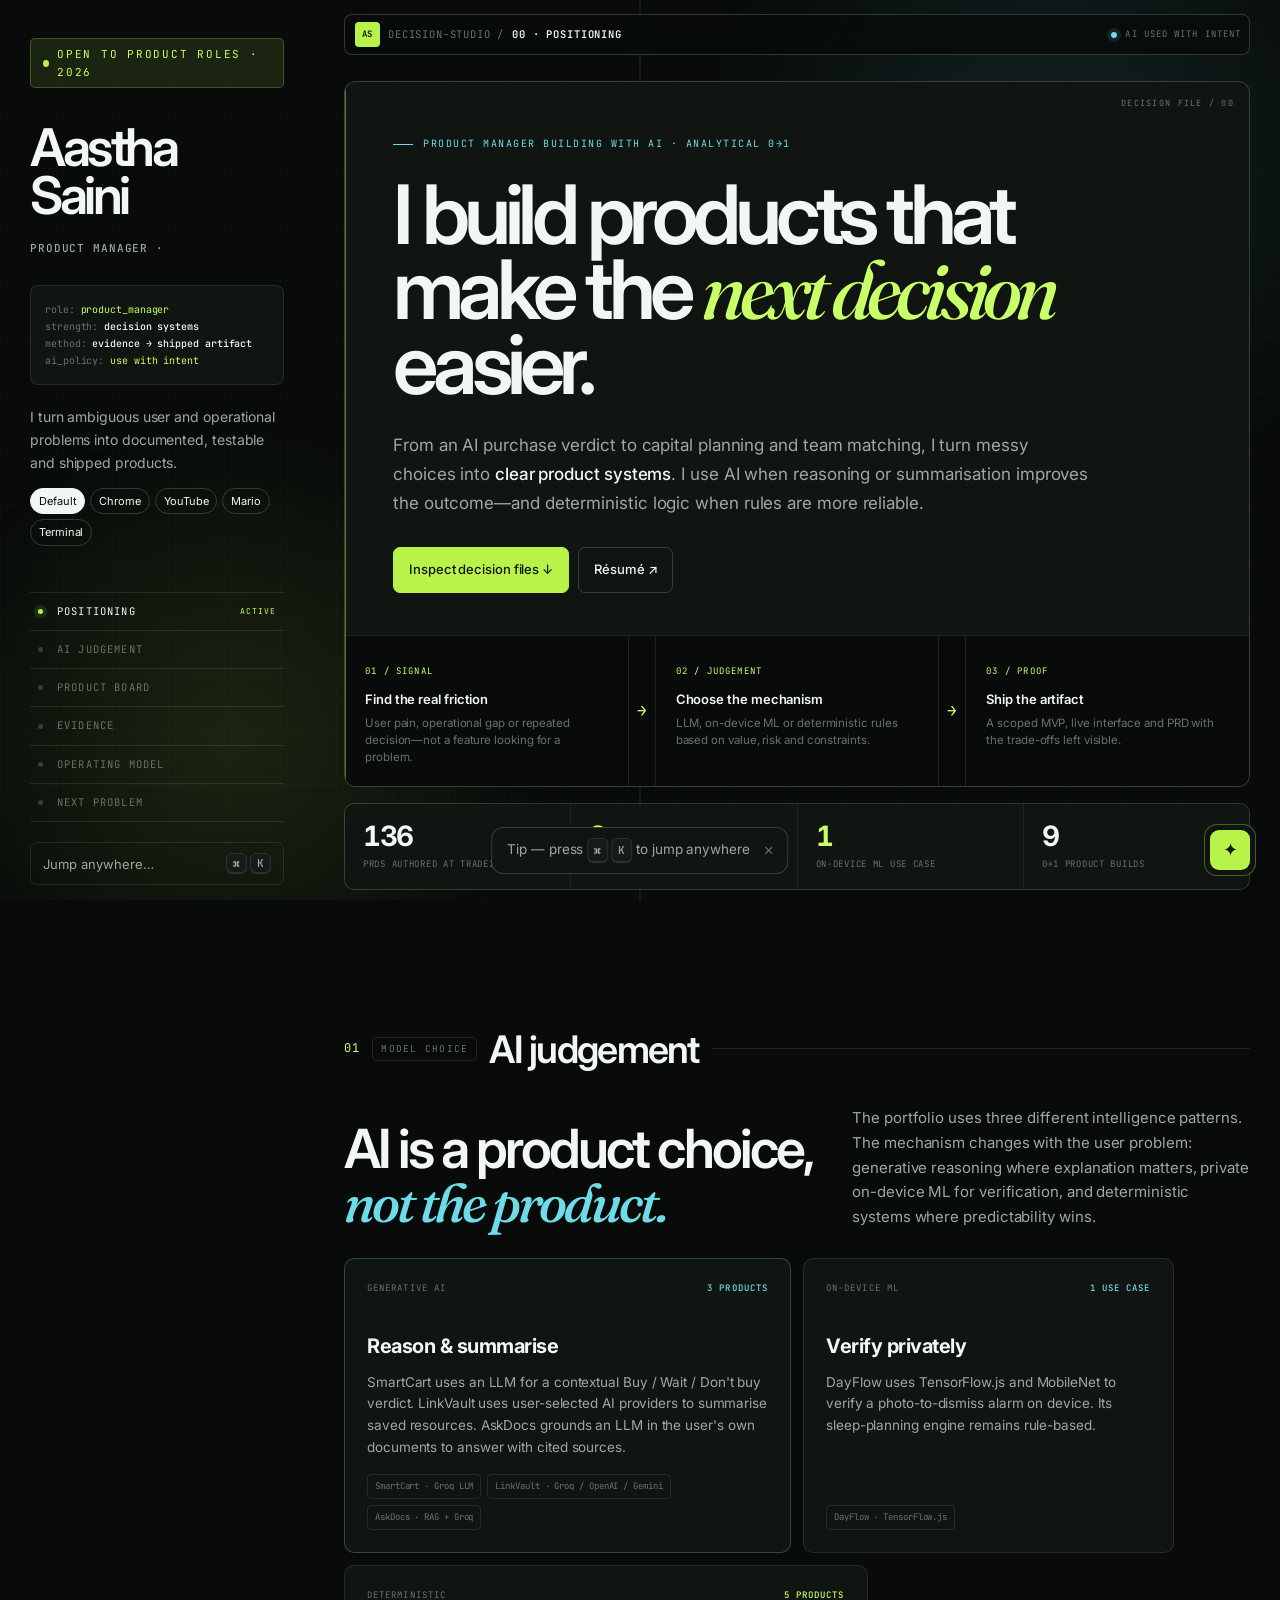
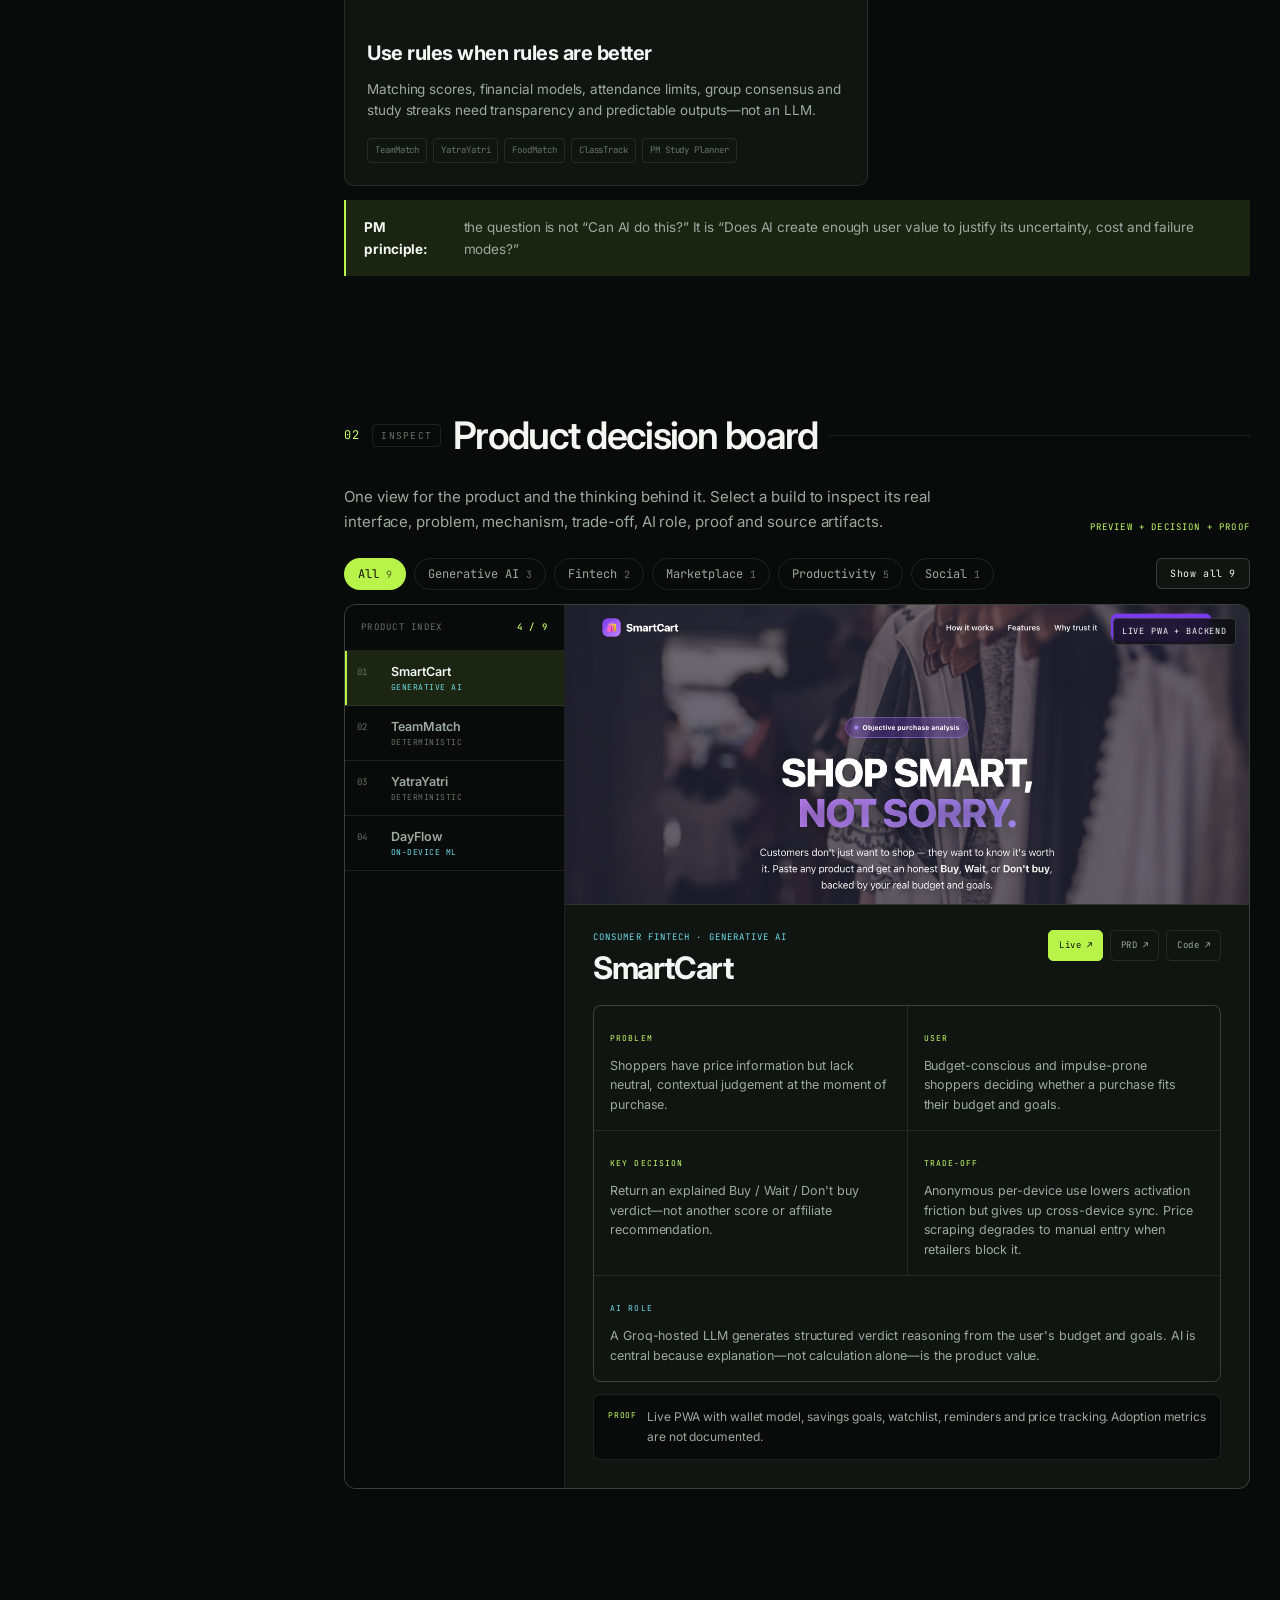
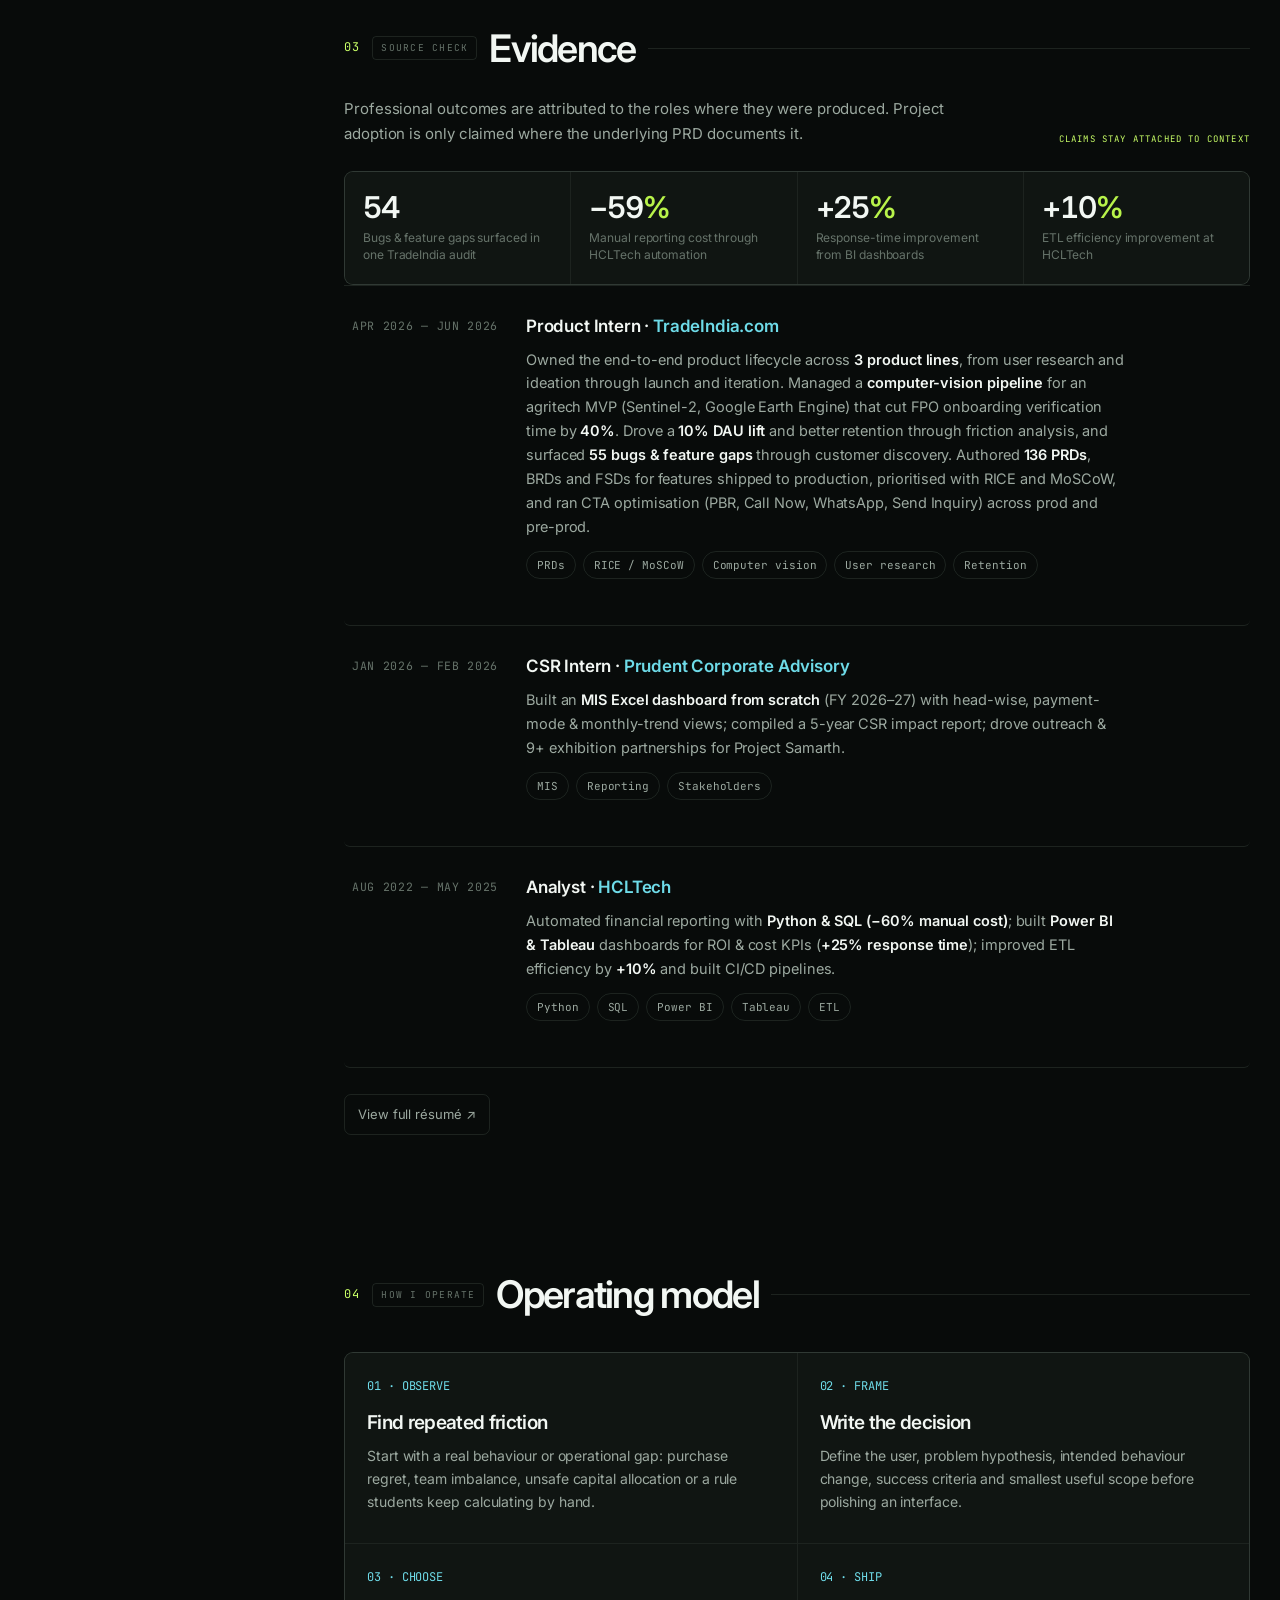
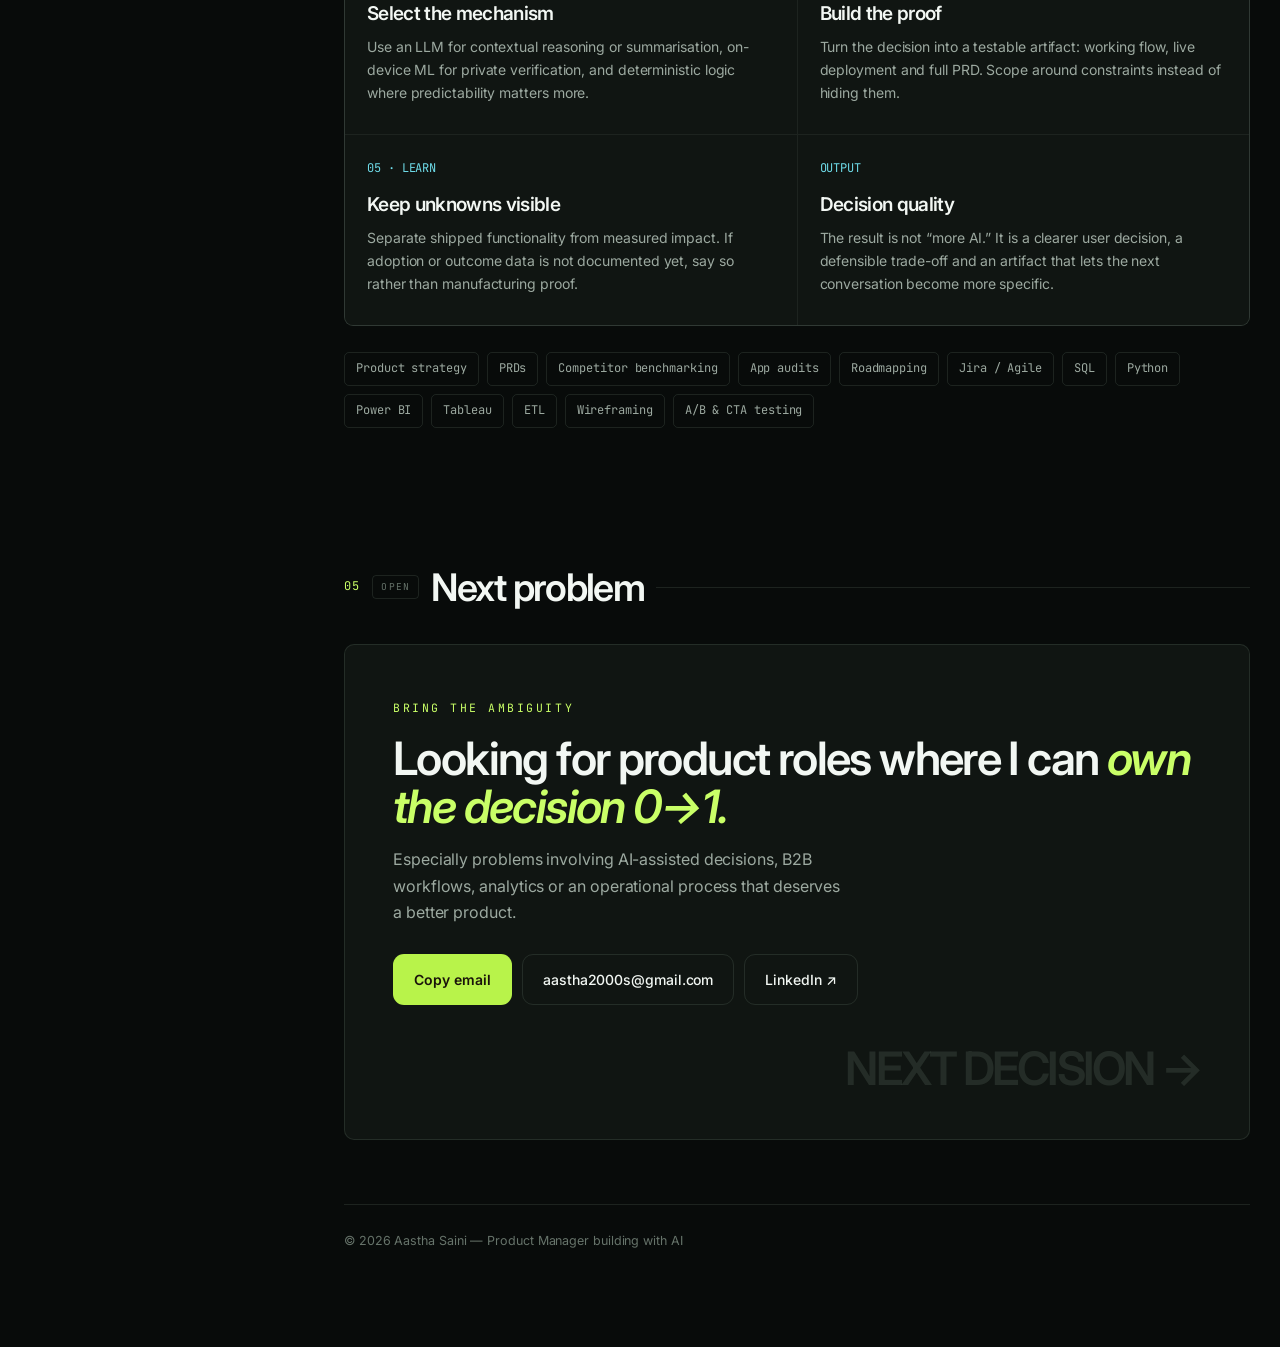
==== index.html @ 3dfda57a "Set YouTube watch-page title to "Product Manager building with AI" Co-authored-by: Copilot <22355621" ====
<!DOCTYPE html>
<html lang="en" data-theme="dark">
<head>
<meta charset="UTF-8" />
<meta name="viewport" content="width=device-width, initial-scale=1.0" />
<meta name="color-scheme" content="dark light" />
<title>Aastha Saini — Product Manager Building with AI</title>
<meta name="description" content="Aastha Saini is an analytical 0→1 product manager building, B2B workflows and useful tools. Nine products shipped; 136 PRDs authored." />
<meta name="author" content="Aastha Saini" />

<!-- Open Graph -->
<meta property="og:type" content="website" />
<meta property="og:title" content="Aastha Saini — Product Manager Building with AI" />
<meta property="og:description" content="AI when reasoning adds value. Deterministic when rules are better. Nine shipped product builds and 136 PRDs." />
<meta property="og:url" content="https://aastha381.github.io/portfolio" />
<meta property="og:image" content="https://aastha381.github.io/portfolio/assets/og.png" />
<meta property="og:image:width" content="1200" />
<meta property="og:image:height" content="630" />
<meta name="twitter:card" content="summary_large_image" />
<meta name="twitter:title" content="Aastha Saini — Product Manager Building with AI" />
<meta name="twitter:description" content="AI when reasoning adds value. Deterministic when rules are better. Nine shipped product builds and 136 PRDs." />
<meta name="twitter:image" content="https://aastha381.github.io/portfolio/assets/og.png" />

<link rel="preconnect" href="https://fonts.googleapis.com" />
<link rel="preconnect" href="https://fonts.gstatic.com" crossorigin />
<link href="https://fonts.googleapis.com/css2?family=Fraunces:opsz,wght@9..144,400;9..144,500;9..144,600;9..144,700&family=Inter:wght@400;450;500;600&family=JetBrains+Mono:wght@400;500&family=Press+Start+2P&display=swap" rel="stylesheet" />

<style>
  :root{
    --bg:#080b0a;
    --surface:#101512;
    --surface-2:#151c18;
    --ink:#f2f7f3;
    --muted:#9ca9a0;
    --faint:#66736a;
    --line:rgba(215,255,226,.10);
    --line-strong:rgba(215,255,226,.19);
    --accent:#b8f34a;
    --accent-soft:rgba(184,243,74,.11);
    --accent-ink:#c9ff67;
    --signal:#6edbe8;
    --signal-soft:rgba(110,219,232,.11);
    --sel:rgba(184,243,74,.22);
    --shadow:0 24px 60px -30px rgba(0,0,0,.7);
    --maxw:1180px;
    --ease:cubic-bezier(.2,.7,.2,1);
  }
  [data-theme="light"]{
    --bg:#eef2eb;
    --surface:#fbfdf8;
    --surface-2:#e4eadf;
    --ink:#101510;
    --muted:#4f5d52;
    --faint:#748078;
    --line:rgba(16,21,16,.11);
    --line-strong:rgba(16,21,16,.20);
    --accent:#5f8d0e;
    --accent-soft:rgba(95,141,14,.11);
    --accent-ink:#3f6500;
    --signal:#007f8c;
    --signal-soft:rgba(0,127,140,.09);
    --sel:rgba(95,141,14,.18);
    --shadow:0 24px 50px -30px rgba(40,30,10,.28);
  }

  *{box-sizing:border-box;margin:0;padding:0;}
  html{scroll-behavior:smooth;}
  @media (prefers-reduced-motion:reduce){html{scroll-behavior:auto;}}
  body{
    font-family:'Inter',-apple-system,BlinkMacSystemFont,'Segoe UI',sans-serif;
    background:var(--bg);color:var(--ink);
    line-height:1.65;-webkit-font-smoothing:antialiased;text-rendering:optimizeLegibility;
    overflow-x:hidden;transition:background .4s var(--ease),color .4s var(--ease);
  }
  ::selection{background:var(--sel);color:var(--ink);}
  a{color:inherit;text-decoration:none;}

  /* Grain / vignette backdrop */
  .backdrop{position:fixed;inset:0;z-index:-2;pointer-events:none;
    background:
      radial-gradient(120% 80% at 15% 0%, rgba(224,164,88,.06), transparent 55%),
      radial-gradient(90% 90% at 100% 100%, rgba(224,164,88,.04), transparent 60%);}
  .canvas-grid{position:fixed;inset:0 0 0 38%;z-index:-1;pointer-events:none;opacity:.28;
    background-image:linear-gradient(var(--line) 1px,transparent 1px),linear-gradient(90deg,var(--line) 1px,transparent 1px);
    background-size:44px 44px;
    -webkit-mask-image:linear-gradient(to bottom,transparent 0,#000 12%,#000 88%,transparent 100%);
    mask-image:linear-gradient(to bottom,transparent 0,#000 12%,#000 88%,transparent 100%);}
  @media(max-width:960px){.canvas-grid{inset:0;opacity:.16;}}
  .spot{position:fixed;width:520px;height:520px;border-radius:50%;z-index:-1;pointer-events:none;
    background:radial-gradient(circle, var(--accent-soft), transparent 65%);
    transform:translate(-50%,-50%);opacity:0;transition:opacity .5s ease;filter:blur(20px);}

  .mono{font-family:'JetBrains Mono',ui-monospace,SFMono-Regular,Menlo,monospace;}
  .serif{font-family:'Fraunces',Georgia,serif;}
  .sr-only{position:absolute;width:1px;height:1px;padding:0;margin:-1px;overflow:hidden;clip:rect(0,0,0,0);white-space:nowrap;border:0;}
  .label{font-family:'JetBrains Mono',monospace;font-size:11.5px;letter-spacing:.22em;text-transform:uppercase;color:var(--accent-ink);}
  .num{font-variant-numeric:tabular-nums;}

  /* ---------- Shell ---------- */
  .shell{max-width:var(--maxw);margin:0 auto;padding:0 28px;
    display:grid;grid-template-columns:minmax(300px,4fr) 6fr;gap:56px;}
  @media(max-width:960px){.shell{grid-template-columns:1fr;gap:0;padding:0 22px;}}

  /* ---------- Left rail ---------- */
  aside{position:sticky;top:0;height:100vh;display:flex;flex-direction:column;overflow-y:auto;
    padding:72px 0 40px;}
  aside::after{content:"";position:absolute;right:-28px;top:56px;bottom:40px;width:1px;background:linear-gradient(transparent,var(--line-strong) 12%,var(--line-strong) 88%,transparent);}
  @media(max-width:960px){aside{position:static;height:auto;padding:72px 0 24px;}}
  @media(max-width:960px){aside::after{display:none;}}

  .avail{display:inline-flex;align-items:center;gap:8px;font-family:'JetBrains Mono',monospace;
    font-size:11px;letter-spacing:.16em;text-transform:uppercase;color:var(--muted);
    border:1px solid var(--line);border-radius:999px;padding:6px 12px;margin-bottom:28px;width:fit-content;}
  .avail .dot{width:7px;height:7px;border-radius:50%;background:#5ec27a;box-shadow:0 0 0 0 rgba(94,194,122,.5);animation:pulse 2.4s infinite;}
  @keyframes pulse{0%{box-shadow:0 0 0 0 rgba(94,194,122,.45);}70%{box-shadow:0 0 0 8px rgba(94,194,122,0);}100%{box-shadow:0 0 0 0 rgba(94,194,122,0);}}

  .name{font-family:'Fraunces',serif;font-weight:600;font-size:clamp(40px,6vw,58px);line-height:.98;letter-spacing:-.02em;}
  .role{font-size:17px;font-weight:500;margin-top:14px;}
  .role b{color:var(--accent-ink);font-weight:600;}
  .rail-lead{color:var(--muted);font-size:15px;margin-top:16px;max-width:340px;}

  /* Section nav */
  nav.rail-nav{margin-top:40px;display:flex;flex-direction:column;gap:2px;}
  @media(max-width:960px){nav.rail-nav{display:none;}}
  nav.rail-nav a{display:flex;align-items:center;gap:14px;padding:8px 0;color:var(--faint);
    font-family:'JetBrains Mono',monospace;font-size:12px;letter-spacing:.14em;text-transform:uppercase;
    transition:color .25s var(--ease);}
  nav.rail-nav a .bar{width:26px;height:1.5px;background:var(--line-strong);transition:all .25s var(--ease);}
  nav.rail-nav a:hover{color:var(--ink);} nav.rail-nav a:hover .bar{background:var(--muted);width:34px;}
  nav.rail-nav a.active{color:var(--ink);} nav.rail-nav a.active .bar{background:var(--accent);width:48px;}

  .socials{margin-top:auto;display:flex;gap:6px;align-items:center;padding-top:28px;flex-wrap:wrap;}
  @media(max-width:960px){.socials{margin-top:32px;}}
  .icbtn{display:inline-flex;align-items:center;gap:8px;font-size:13px;color:var(--muted);
    padding:9px 13px;border:1px solid var(--line);border-radius:10px;transition:all .22s var(--ease);}
  .icbtn:hover{color:var(--ink);border-color:var(--line-strong);transform:translateY(-1px);}
  .icbtn.solid{background:var(--ink);color:var(--bg);border-color:transparent;}
  .icbtn.solid:hover{background:var(--accent);color:#1a130a;}

  .theme{margin-left:auto;width:38px;height:38px;border-radius:10px;border:1px solid var(--line);
    background:transparent;color:var(--muted);cursor:pointer;display:grid;place-items:center;transition:all .22s var(--ease);}
  .theme:hover{color:var(--ink);border-color:var(--line-strong);}
  @media(max-width:960px){.theme{margin-left:0;}}

  /* ---------- Right content ---------- */
  main{padding:16px 0 96px;min-width:0;position:relative;}
  @media(max-width:960px){main{padding:8px 0 72px;}}
  section{margin-bottom:112px;scroll-margin-top:72px;}
  section:last-child{margin-bottom:0;}
  .workspace-bar{position:sticky;top:14px;z-index:70;display:flex;align-items:center;justify-content:space-between;gap:14px;
    margin-bottom:52px;padding:8px 9px 8px 12px;border:1px solid var(--line-strong);border-radius:12px;
    background:color-mix(in srgb,var(--surface) 84%,transparent);backdrop-filter:blur(14px);-webkit-backdrop-filter:blur(14px);box-shadow:var(--shadow);transition:top .3s var(--ease);}
  [data-spec="on"] .workspace-bar{top:76px;}
  .ws-file{min-width:0;display:flex;align-items:center;gap:8px;font-family:'JetBrains Mono',monospace;font-size:10.5px;letter-spacing:.08em;text-transform:uppercase;color:var(--faint);}
  .ws-mark{width:25px;height:25px;border-radius:7px;background:var(--ink);color:var(--bg);display:grid;place-items:center;font-size:9px;font-weight:600;flex:none;}
  .ws-file b{color:var(--accent-ink);font-weight:600;white-space:nowrap;overflow:hidden;text-overflow:ellipsis;}
  .ws-lens{display:flex;align-items:center;gap:3px;padding:3px;border:1px solid var(--line);border-radius:9px;background:var(--bg);flex:none;}
  .ws-lens>span{font-family:'JetBrains Mono',monospace;font-size:9px;letter-spacing:.12em;color:var(--faint);padding:0 6px;}
  .ws-lens button{border:0;background:transparent;color:var(--faint);font-family:inherit;font-size:11px;font-weight:500;padding:5px 9px;border-radius:6px;cursor:pointer;transition:all .2s var(--ease);}
  .ws-lens button:hover{color:var(--ink);}
  .ws-lens button.active{background:var(--surface-2);color:var(--ink);box-shadow:inset 0 0 0 1px var(--line);}
  @media(max-width:650px){.workspace-bar{top:8px;margin-bottom:38px}.ws-file .ws-root,.ws-lens>span{display:none}.ws-lens button{padding:5px 7px;font-size:10px;}}

  .sec-head{display:flex;align-items:center;gap:12px;margin-bottom:34px;}
  .sec-head .idx{font-family:'JetBrains Mono',monospace;font-size:12px;color:var(--accent-ink);letter-spacing:.1em;}
  .sec-head .phase{font-family:'JetBrains Mono',monospace;font-size:9.5px;letter-spacing:.13em;color:var(--faint);border:1px solid var(--line);border-radius:999px;padding:3px 8px;transition:all .25s var(--ease);}
  section.current .sec-head .phase{color:#1a130a;background:var(--accent);border-color:transparent;}
  .sec-head h2{font-family:'Fraunces',serif;font-weight:600;font-size:clamp(24px,3.4vw,32px);letter-spacing:-.01em;}
  .sec-head .rule{flex:1;height:1px;background:var(--line);align-self:center;}

  /* About */
  .prose p{color:var(--muted);font-size:16.5px;margin-bottom:18px;max-width:640px;}
  .prose p b{color:var(--ink);font-weight:600;}
  .prose a.link{color:var(--ink);border-bottom:1px solid var(--accent);transition:color .2s;}
  .prose a.link:hover{color:var(--accent-ink);}

  .evidence-label{display:flex;align-items:center;justify-content:space-between;gap:12px;margin:30px 2px 10px;
    font-family:'JetBrains Mono',monospace;font-size:9.5px;letter-spacing:.13em;text-transform:uppercase;color:var(--faint);}
  .evidence-label span:first-child{color:var(--accent-ink);}

  .stats{display:grid;grid-template-columns:repeat(4,1fr);gap:1px;margin-top:0;
    background:var(--line);border:1px solid var(--line);border-radius:14px;overflow:hidden;}
  @media(max-width:620px){.stats{grid-template-columns:1fr 1fr;}}
  .stat{background:var(--bg);padding:20px 18px;}
  .stat .n{font-family:'Fraunces',serif;font-weight:600;font-size:30px;line-height:1;letter-spacing:-.02em;}
  .stat .n .u{color:var(--accent);}
  .stat .t{color:var(--faint);font-size:12px;margin-top:8px;line-height:1.4;}

  /* Selected work — feature cards */
  .feature{display:grid;grid-template-columns:1fr 1fr;gap:0;border:1px solid var(--line);
    border-radius:18px;overflow:hidden;background:var(--surface);margin-bottom:22px;
    transition:border-color .3s var(--ease),transform .3s var(--ease);}
  .feature:hover{border-color:var(--line-strong);}
  @media(max-width:720px){.feature{grid-template-columns:1fr;}}
  .feature .media{position:relative;overflow:hidden;min-height:260px;background:var(--surface-2);border-right:1px solid var(--line);}
  @media(max-width:720px){.feature .media{border-right:none;border-bottom:1px solid var(--line);min-height:210px;}}
  .feature .media img{position:absolute;inset:0;width:100%;height:100%;object-fit:cover;object-position:top center;
    transition:transform .7s var(--ease);}
  .feature:hover .media img{transform:scale(1.04);}
  .feature .body{padding:30px 30px 26px;display:flex;flex-direction:column;}
  .feature .kicker{display:flex;align-items:center;gap:10px;margin-bottom:12px;}
  .feature .kicker .dom{font-family:'JetBrains Mono',monospace;font-size:11px;letter-spacing:.12em;text-transform:uppercase;color:var(--accent-ink);}
  .feature h3{font-family:'Fraunces',serif;font-weight:600;font-size:25px;letter-spacing:-.01em;}
  .feature .blurb{color:var(--muted);font-size:15px;margin:10px 0 16px;flex:1;}
  .feature .metric{font-size:13.5px;color:var(--ink);margin-bottom:16px;}
  .feature .metric b{font-family:'Fraunces',serif;color:var(--accent-ink);font-weight:600;}
  .tags{display:flex;flex-wrap:wrap;gap:7px;margin-bottom:20px;}
  .tag{font-family:'JetBrains Mono',monospace;font-size:11px;color:var(--muted);
    border:1px solid var(--line);border-radius:999px;padding:4px 10px;}
  .acts{display:flex;gap:8px;flex-wrap:wrap;}
  .acts a{font-size:13px;font-weight:500;padding:8px 14px;border-radius:9px;border:1px solid var(--line);
    color:var(--muted);transition:all .2s var(--ease);}
  .acts a:hover{color:var(--ink);border-color:var(--line-strong);}
  .acts a.primary{background:var(--accent);color:#1a130a;border-color:transparent;font-weight:600;}
  .acts a.primary:hover{filter:brightness(1.08);}

  /* Project gallery + filters */
  .work-intro{color:var(--muted);font-size:15.5px;margin:-14px 0 20px;}
  .work-intro span{color:var(--faint);}
  .filters{display:flex;flex-wrap:wrap;gap:8px;margin-bottom:26px;}
  .chip{font-family:'JetBrains Mono',monospace;font-size:12px;color:var(--muted);background:transparent;
    border:1px solid var(--line);border-radius:999px;padding:7px 13px;cursor:pointer;
    display:inline-flex;align-items:center;gap:7px;transition:all .2s var(--ease);font-family:inherit;}
  .chip{font-family:'JetBrains Mono',monospace;}
  .chip:hover{color:var(--ink);border-color:var(--line-strong);}
  .chip.active{color:#1a130a;background:var(--accent);border-color:transparent;}
  .chip .c-n{font-size:10px;opacity:.65;}

  .gallery{display:grid;grid-template-columns:1fr 1fr;gap:18px;}
  @media(max-width:720px){.gallery{grid-template-columns:1fr;}}
  .card{display:flex;flex-direction:column;position:relative;background:var(--surface);border:1px solid var(--line);
    border-radius:16px;overflow:hidden;box-shadow:0 1px 0 rgba(255,255,255,.03);transition:border-color .3s var(--ease),transform .3s var(--ease),box-shadow .3s var(--ease);}
  .card::before{content:"";position:absolute;inset:0 0 auto;height:2px;z-index:5;background:var(--accent);transform:scaleX(0);transform-origin:left;transition:transform .35s var(--ease);}
  .card::after{content:"#" attr(data-index) " · " attr(data-state);position:absolute;right:10px;top:10px;z-index:4;
    font-family:'JetBrains Mono',monospace;font-size:9px;letter-spacing:.09em;color:#fff;background:rgba(13,12,11,.72);backdrop-filter:blur(8px);padding:4px 8px;border:1px solid rgba(255,255,255,.13);border-radius:6px;}
  .card:hover{border-color:var(--line-strong);transform:translateY(-4px);box-shadow:0 18px 38px -28px rgba(0,0,0,.55);}
  .card:hover::before{transform:scaleX(1);}
  .card.feat{border-color:var(--line-strong);}
  .card.hide{display:none;}
  .card.pop{animation:cardIn .4s var(--ease) both;}
  @keyframes cardIn{from{opacity:0;transform:translateY(10px) scale(.98);}to{opacity:1;transform:none;}}
  .card-media{position:relative;display:block;aspect-ratio:16/10;overflow:hidden;background:var(--surface-2);border-bottom:1px solid var(--line);}
  .card-media img{width:100%;height:100%;object-fit:cover;object-position:top center;transition:transform .6s var(--ease);}
  .card:hover .card-media img{transform:scale(1.04);}
  .feat-badge{position:absolute;top:10px;left:10px;z-index:2;font-family:'JetBrains Mono',monospace;font-size:10px;letter-spacing:.1em;text-transform:uppercase;
    background:var(--accent);color:#1a130a;padding:3px 8px;border-radius:6px;font-weight:600;}
  .card-media.fallback{display:grid;place-items:center;
    background:linear-gradient(135deg,var(--surface-2),var(--surface)),repeating-linear-gradient(45deg,transparent 0 13px,rgba(224,164,88,.05) 13px 14px);}
  .card-media.fallback .fb{display:flex;flex-direction:column;align-items:center;gap:12px;text-align:center;padding:16px;}
  .card-media.fallback .fb-mark{font-family:'Fraunces',serif;font-size:38px;font-weight:600;color:var(--accent-ink);
    width:80px;height:80px;border-radius:20px;border:1px solid var(--line-strong);display:grid;place-items:center;background:var(--surface);}
  .card-media.fallback .fb-note{font-family:'JetBrains Mono',monospace;font-size:10.5px;letter-spacing:.08em;text-transform:uppercase;color:var(--faint);}
  .card-body{padding:18px 20px 20px;display:flex;flex-direction:column;flex:1;}
  .card-dom{font-family:'JetBrains Mono',monospace;font-size:10.5px;letter-spacing:.1em;text-transform:uppercase;color:var(--accent-ink);margin-bottom:8px;}
  .card-body h3{font-family:'Fraunces',serif;font-weight:600;font-size:22px;letter-spacing:-.01em;}
  .card-body p{color:var(--muted);font-size:14px;margin:8px 0 14px;flex:1;}
  .card-body p b{color:var(--ink);font-weight:600;}
  .card .acts{margin-top:auto;}
  .gallery-empty{grid-column:1/-1;padding:34px;text-align:center;color:var(--faint);font-family:'JetBrains Mono',monospace;font-size:13px;}
  .gallery-more{margin-top:22px;display:flex;justify-content:center;}
  .more-btn{display:inline-flex;align-items:center;gap:9px;font-family:'JetBrains Mono',monospace;font-size:12.5px;letter-spacing:.03em;
    color:var(--muted);background:transparent;border:1px solid var(--line);border-radius:999px;padding:11px 22px;cursor:pointer;transition:all .2s var(--ease);}
  .more-btn:hover{color:var(--ink);border-color:var(--line-strong);background:var(--surface);}
  .more-btn::after{content:"↓";font-size:12px;transition:transform .2s var(--ease);}
  .more-btn[aria-expanded="true"]::after{transform:rotate(180deg);}
  @media (prefers-reduced-motion:reduce){.card.pop{animation:none;} .card:hover .card-media img{transform:none;}}

  /* Product view lenses */
  .prose,.stats,.now,.card-body p,.card .tags,.acts,.xrow p,.xrow .tags{transition:opacity .3s var(--ease),filter .3s var(--ease);}
  [data-lens="evidence"] .prose,[data-lens="evidence"] .now,[data-lens="evidence"] .card-body p,[data-lens="evidence"] .card .tags{opacity:.38;}
  [data-lens="evidence"] .stat{background:var(--accent-soft);}
  [data-lens="evidence"] .stat .n,[data-lens="evidence"] .card-body b,[data-lens="evidence"] .xrow p b{color:var(--accent-ink);}
  [data-lens="artifacts"] .prose,[data-lens="artifacts"] .stats,[data-lens="artifacts"] .now,[data-lens="artifacts"] .card-body p,[data-lens="artifacts"] .card .tags,[data-lens="artifacts"] .xrow p{opacity:.3;}
  [data-lens="artifacts"] .card .acts a,[data-lens="artifacts"] #experience .icbtn{border-color:var(--accent);color:var(--accent-ink);background:var(--accent-soft);}
  @media(prefers-reduced-motion:reduce){.prose,.stats,.now,.card-body p,.card .tags,.acts,.xrow p,.xrow .tags{transition:none;}}

  /* Archive list (more projects) */
  .archive{border-top:1px solid var(--line);margin-top:8px;}
  .arow{display:grid;grid-template-columns:1.1fr 1.7fr auto;gap:20px;align-items:center;
    padding:18px 8px;border-bottom:1px solid var(--line);transition:background .25s var(--ease),padding .25s var(--ease);}
  @media(max-width:720px){.arow{grid-template-columns:1fr;gap:6px;}}
  .archive:hover .arow{opacity:.45;}
  .archive .arow:hover{opacity:1;background:var(--surface);padding-left:16px;padding-right:16px;border-radius:10px;}
  .arow .aname{font-family:'Fraunces',serif;font-size:19px;font-weight:600;display:flex;align-items:center;gap:9px;}
  .arow .aname .adom{font-family:'JetBrains Mono',monospace;font-size:10px;letter-spacing:.1em;text-transform:uppercase;color:var(--accent-ink);}
  .arow .adesc{color:var(--muted);font-size:14px;}
  .arow .alinks{display:flex;gap:14px;justify-self:end;}
  @media(max-width:720px){.arow .alinks{justify-self:start;margin-top:6px;}}
  .arow .alinks a{font-family:'JetBrains Mono',monospace;font-size:11px;letter-spacing:.06em;color:var(--faint);
    border-bottom:1px solid transparent;transition:all .2s;}
  .arow .alinks a:hover{color:var(--accent-ink);border-color:var(--accent);}

  /* Experience */
  .xp{border-top:1px solid var(--line);}
  .xrow{display:grid;grid-template-columns:150px 1fr;gap:24px;padding:26px 8px;border-bottom:1px solid var(--line);
    transition:background .25s var(--ease);border-radius:10px;}
  @media(max-width:620px){.xrow{grid-template-columns:1fr;gap:6px;}}
  .xp:hover .xrow{opacity:.5;} .xp .xrow:hover{opacity:1;background:var(--surface);padding-left:16px;padding-right:16px;}
  .xrow .when{font-family:'JetBrains Mono',monospace;font-size:11.5px;letter-spacing:.06em;color:var(--faint);padding-top:5px;}
  .xrow h3{font-size:17px;font-weight:600;letter-spacing:-.01em;}
  .xrow h3 .co{color:var(--accent-ink);}
  .xrow p{color:var(--muted);font-size:14.5px;margin:8px 0 12px;max-width:600px;}
  .xrow p b{color:var(--ink);font-weight:600;}

  /* Approach */
  .principles{display:grid;grid-template-columns:1fr 1fr;gap:1px;background:var(--line);
    border:1px solid var(--line);border-radius:14px;overflow:hidden;}
  @media(max-width:620px){.principles{grid-template-columns:1fr;}}
  .principle{background:var(--bg);padding:24px 22px;}
  .principle .pn{font-family:'JetBrains Mono',monospace;font-size:12px;color:var(--accent-ink);}
  .principle h4{font-family:'Fraunces',serif;font-size:19px;font-weight:600;margin:10px 0 6px;letter-spacing:-.01em;}
  .principle p{color:var(--muted);font-size:14px;}
  .skills{display:flex;flex-wrap:wrap;gap:8px;margin-top:26px;}
  .skill{font-family:'JetBrains Mono',monospace;font-size:12px;color:var(--muted);
    border:1px solid var(--line);border-radius:8px;padding:6px 11px;transition:all .2s var(--ease);}
  .skill:hover{color:var(--ink);border-color:var(--accent);}

  /* Contact */
  .contact-card{border:1px solid var(--line);border-radius:20px;background:var(--surface);
    padding:44px 40px;overflow:hidden;position:relative;}
  .contact-card h2{font-family:'Fraunces',serif;font-weight:600;font-size:clamp(30px,5vw,46px);letter-spacing:-.02em;line-height:1.05;}
  .contact-card h2 em{font-style:italic;color:var(--accent-ink);}
  .contact-card p{color:var(--muted);font-size:16px;margin:16px 0 28px;max-width:460px;}
  .contact-actions{display:flex;gap:10px;flex-wrap:wrap;}
  .cbtn{display:inline-flex;align-items:center;gap:9px;font-size:14px;font-weight:500;padding:13px 20px;border-radius:11px;
    border:1px solid var(--line);color:var(--ink);transition:all .22s var(--ease);cursor:pointer;background:transparent;font-family:inherit;}
  .cbtn:hover{border-color:var(--line-strong);transform:translateY(-1px);}
  .cbtn.solid{background:var(--accent);color:#1a130a;border-color:transparent;font-weight:600;}
  .cbtn.solid:hover{filter:brightness(1.08);}
  .cbtn.copied{border-color:#5ec27a;color:#5ec27a;}

  footer{border-top:1px solid var(--line);margin-top:64px;padding-top:26px;
    display:flex;justify-content:space-between;flex-wrap:wrap;gap:10px;color:var(--faint);font-size:12.5px;}
  footer .mono{font-size:11.5px;}
  footer a{color:var(--muted);border-bottom:1px solid var(--line-strong);}
  footer a:hover{color:var(--accent-ink);}

  /* Hero rotating verb + hand-drawn flourish */
  .rail-verb{font-family:'Fraunces',serif;font-size:21px;font-weight:500;margin-top:16px;color:var(--ink);
    display:inline-flex;align-items:baseline;gap:8px;}
  .rotator{position:relative;display:inline-block;height:1.32em;overflow:hidden;vertical-align:bottom;}
  .rotator .r-track{display:flex;flex-direction:column;transition:transform .55s var(--ease);}
  .rotator .r-item{height:1.32em;line-height:1.32em;color:var(--accent-ink);white-space:nowrap;}
  .flourish{display:block;height:11px;width:210px;max-width:60%;color:var(--accent);margin-top:-3px;overflow:visible;}
  .flourish path{fill:none;stroke:currentColor;stroke-width:2.4;stroke-linecap:round;stroke-dasharray:230;stroke-dashoffset:230;}
  .flourish.draw path{animation:drawFl 1s var(--ease) forwards;}
  @keyframes drawFl{to{stroke-dashoffset:0;}}

  /* Command palette */
  .cmdk-trigger{margin-top:26px;display:inline-flex;align-items:center;justify-content:space-between;gap:16px;width:100%;max-width:300px;
    padding:10px 12px;border:1px solid var(--line);border-radius:11px;background:var(--surface);color:var(--muted);
    font-size:13px;cursor:pointer;transition:all .22s var(--ease);font-family:inherit;}
  .cmdk-trigger:hover{border-color:var(--line-strong);color:var(--ink);}
  @media(max-width:960px){.cmdk-trigger{max-width:none;}}
  .mode-picker{margin:14px 0 16px;display:flex;flex-wrap:wrap;gap:5px;align-items:center;font-size:11px;}
  .mode-picker a{color:var(--ink);text-decoration:none;border:1px solid var(--line-strong);border-radius:999px;padding:3px 8px;white-space:nowrap;}
  .mode-picker a:hover{border-color:var(--ink);}
  .kbd{display:inline-flex;gap:3px;flex:none;}
  .kbd b{font-family:'JetBrains Mono',monospace;font-size:11px;background:var(--surface-2);border:1px solid var(--line);
    border-bottom-width:2px;border-radius:6px;padding:2px 6px;color:var(--muted);font-weight:500;}

  .cmdk{position:fixed;inset:0;z-index:200;display:none;align-items:flex-start;justify-content:center;padding:13vh 20px 20px;}
  .cmdk.open{display:flex;}
  .cmdk-scrim{position:absolute;inset:0;background:rgba(0,0,0,.5);backdrop-filter:blur(4px);opacity:0;transition:opacity .2s;}
  .cmdk.open .cmdk-scrim{opacity:1;}
  .cmdk-box{position:relative;width:100%;max-width:560px;background:var(--surface);border:1px solid var(--line-strong);
    border-radius:16px;box-shadow:0 40px 100px -30px rgba(0,0,0,.7);overflow:hidden;
    transform:translateY(-10px) scale(.985);opacity:0;transition:transform .2s var(--ease),opacity .2s;}
  .cmdk.open .cmdk-box{transform:none;opacity:1;}
  .cmdk-in{display:flex;align-items:center;gap:12px;padding:15px 18px;border-bottom:1px solid var(--line);}
  .cmdk-in svg{flex:none;color:var(--faint);}
  .cmdk-in input{flex:1;background:transparent;border:none;outline:none;color:var(--ink);font-family:inherit;font-size:16px;}
  .cmdk-in input::placeholder{color:var(--faint);}
  .cmdk-esc{font-family:'JetBrains Mono',monospace;font-size:10px;color:var(--faint);border:1px solid var(--line);border-radius:6px;padding:3px 6px;}
  .cmdk-list{max-height:min(52vh,430px);overflow:auto;padding:8px;scrollbar-width:thin;}
  .cmdk-group{font-family:'JetBrains Mono',monospace;font-size:10px;letter-spacing:.16em;text-transform:uppercase;color:var(--faint);padding:12px 12px 6px;}
  .cmdk-item{display:flex;align-items:center;gap:12px;padding:10px 12px;border-radius:10px;cursor:pointer;color:var(--muted);font-size:14.5px;}
  .cmdk-item .ci-ic{width:27px;height:27px;border-radius:7px;background:var(--surface-2);display:grid;place-items:center;font-size:12px;flex:none;
    font-family:'JetBrains Mono',monospace;color:var(--accent-ink);}
  .cmdk-item .ci-meta{margin-left:auto;font-family:'JetBrains Mono',monospace;font-size:10px;letter-spacing:.08em;text-transform:uppercase;color:var(--faint);}
  .cmdk-item.sel,.cmdk-item:hover{background:var(--accent-soft);color:var(--ink);}
  .cmdk-empty{padding:28px 16px;text-align:center;color:var(--faint);font-size:14px;}

  /* Top scroll progress */
  #progress{position:fixed;top:0;left:0;height:2px;width:0;background:var(--accent);z-index:150;transition:width .12s linear;}

  /* First-visit ⌘K hint */
  .khint{position:fixed;left:50%;bottom:26px;transform:translateX(-50%) translateY(20px);z-index:160;
    display:none;align-items:center;gap:12px;background:var(--surface);border:1px solid var(--line-strong);
    border-radius:12px;padding:10px 12px 10px 15px;box-shadow:var(--shadow);opacity:0;transition:opacity .3s var(--ease),transform .3s var(--ease);}
  .khint.show{display:flex;opacity:1;transform:translateX(-50%) translateY(0);}
  .khint span.t{font-size:13.5px;color:var(--muted);}
  .khint button{background:none;border:none;color:var(--faint);cursor:pointer;font-size:17px;line-height:1;padding:0 2px;}
  .khint button:hover{color:var(--ink);}

  /* Three.js surprise game launcher */
  .surprise-launch{position:fixed;right:24px;bottom:24px;z-index:175;width:52px;height:52px;
    display:grid;place-items:center;padding:5px;
    border:1px solid rgba(184,243,74,.34);border-radius:13px;background:color-mix(in srgb,var(--surface) 90%,transparent);
    backdrop-filter:blur(15px);-webkit-backdrop-filter:blur(15px);box-shadow:0 18px 46px -24px rgba(0,0,0,.8);
    transition:transform .22s var(--ease),border-color .22s var(--ease),box-shadow .22s var(--ease);}
  .surprise-launch:hover{transform:translateY(-4px);border-color:var(--accent);box-shadow:0 22px 52px -24px rgba(184,243,74,.28);}
  .surprise-mark{width:40px;height:40px;display:grid;place-items:center;border-radius:9px;background:var(--accent);color:#10150c;
    font-size:18px;box-shadow:0 0 0 0 rgba(184,243,74,.28);animation:surprisePulse 2.8s ease-out infinite;}
  .surprise-copy{position:absolute;right:0;bottom:calc(100% + 10px);width:260px;padding:11px 13px;line-height:1.28;
    border:1px solid var(--line-strong);border-radius:9px;background:var(--surface);box-shadow:var(--shadow);
    opacity:0;visibility:hidden;transform:translateY(6px);pointer-events:none;
    transition:opacity .2s var(--ease),transform .2s var(--ease),visibility .2s;}
  .surprise-copy small{display:block;margin-bottom:3px;font-family:'JetBrains Mono',monospace;font-size:8px;letter-spacing:.14em;text-transform:uppercase;color:var(--signal);}
  .surprise-copy strong{display:block;font-size:11.5px;font-weight:600;color:var(--ink);}
  .surprise-launch:hover .surprise-copy,.surprise-launch:focus-visible .surprise-copy{opacity:1;visibility:visible;transform:none;}
  .surprise-arrow{display:none;}
  @keyframes surprisePulse{0%,55%,100%{box-shadow:0 0 0 0 rgba(184,243,74,.24)}72%{box-shadow:0 0 0 9px rgba(184,243,74,0)}}
  @media(max-width:650px){
    .surprise-launch{right:16px;bottom:16px;width:48px;height:48px;}
    .surprise-mark{width:36px;height:36px;}
    .surprise-copy{display:none;}
    body:has(.khint.show) .surprise-launch{bottom:76px;}
  }
  @media(prefers-reduced-motion:reduce){.surprise-mark{animation:none}.surprise-launch:hover{transform:none}.surprise-launch:hover .surprise-arrow{transform:none}}

  .feature .media{cursor:pointer;}

  /* Utility visibility */
  .print-only{display:none;}

  /* NOW strip */
  .now{margin-top:22px;display:flex;align-items:center;gap:16px;flex-wrap:wrap;
    border:1px solid var(--line);border-radius:14px;padding:14px 18px;background:var(--surface);}
  .now .now-l{font-family:'JetBrains Mono',monospace;font-size:11px;letter-spacing:.18em;text-transform:uppercase;color:var(--accent-ink);}
  .now ul{display:flex;gap:9px;flex-wrap:wrap;list-style:none;}
  .now li{display:inline-flex;align-items:center;gap:8px;font-size:13px;color:var(--muted);}
  .now li::before{content:"";width:6px;height:6px;border-radius:50%;background:var(--accent);flex:none;}
  .now li b{color:var(--ink);font-weight:600;}

  /* SPEC VIEW */
  .spec-tag{display:none;}
  .spec-banner{display:none;}
  [data-spec="on"] main section, [data-spec="on"] aside{position:relative;outline:1.5px dashed var(--accent);outline-offset:12px;border-radius:4px;}
  [data-spec="on"] .spec-tag{display:inline-flex;position:absolute;top:-11px;right:0;z-index:5;
    font-family:'JetBrains Mono',monospace;font-size:10px;letter-spacing:.1em;text-transform:uppercase;
    background:var(--accent);color:#1a130a;padding:4px 10px;border-radius:6px;font-weight:600;white-space:nowrap;box-shadow:var(--shadow);}
  @media(max-width:960px){[data-spec="on"] .spec-tag{position:static;display:inline-flex;align-self:flex-start;margin:0 0 12px;box-shadow:none;}}
  .spec-banner{position:fixed;top:18px;left:50%;transform:translateX(-50%) translateY(-16px);z-index:190;align-items:center;gap:12px;
    background:color-mix(in srgb, var(--surface) 82%, transparent);backdrop-filter:blur(12px);-webkit-backdrop-filter:blur(12px);
    border:1px solid var(--line-strong);border-radius:999px;padding:7px 8px 7px 8px;box-shadow:var(--shadow);max-width:calc(100vw - 32px);
    opacity:0;transition:opacity .35s var(--ease),transform .35s var(--ease);}
  [data-spec="on"] .spec-banner{display:flex;opacity:1;transform:translateX(-50%) translateY(0);}
  .sb-badge{display:inline-flex;align-items:center;gap:7px;font-family:'JetBrains Mono',monospace;font-size:10px;letter-spacing:.16em;font-weight:600;
    color:#1a130a;background:var(--accent);padding:6px 11px;border-radius:999px;flex:none;}
  .sb-badge .sb-dot{width:6px;height:6px;border-radius:50%;background:#1a130a;opacity:.85;animation:sbpulse 1.8s ease infinite;}
  @keyframes sbpulse{0%,100%{opacity:.3;}50%{opacity:.9;}}
  .sb-text{font-size:13px;color:var(--ink);white-space:nowrap;overflow:hidden;text-overflow:ellipsis;}
  .sb-text b{color:var(--accent-ink);font-weight:600;}
  @media(max-width:560px){.sb-text{display:none;}}
  .sb-exit{flex:none;background:transparent;border:1px solid var(--line);color:var(--muted);font-family:inherit;
    font-size:12px;font-weight:500;padding:6px 14px;border-radius:999px;cursor:pointer;transition:all .2s var(--ease);}
  .sb-exit:hover{color:var(--ink);border-color:var(--line-strong);background:var(--surface-2);}
  @media (prefers-reduced-motion:reduce){.sb-badge .sb-dot{animation:none;} .spec-banner{transition:none;}}

  /* PRINT — clean one-pager */
  @media print{
    @page{margin:14mm;}
    .backdrop,.canvas-grid,.spot,#progress,.khint,.surprise-launch,.cmdk,.spec-banner,.spec-tag,.cmdk-trigger,.theme,#specBtn,aside,.workspace-bar,.evidence-label,.work-intro,.gallery-more,
    .rotator,.flourish,.filters,.verdict,.card-media,.now,.avail .dot,.socials{display:none!important;}
    *{background:#fff!important;color:#111!important;box-shadow:none!important;outline:none!important;text-shadow:none!important;}
    .card.hide{display:flex!important;}
    .print-only{display:block!important;}
    body{font-size:11pt;line-height:1.4;}
    .shell{display:block;max-width:none;padding:0;gap:0;}
    aside{position:static;height:auto;padding:0 0 6px;}
    main{padding:0;}
    .name{font-size:26pt;}
    .role,.rail-verb,.rail-lead,.avail{font-size:10pt;}
    section{margin-bottom:16px;scroll-margin-top:0;page-break-inside:avoid;}
    .sec-head h2{font-size:14pt;}
    .reveal{opacity:1!important;transform:none!important;}
    .stats{grid-template-columns:repeat(4,1fr);border:1px solid #ccc;}
    .stat{border:none;} .stat .n{font-size:16pt;} .stat .n .u{color:#111!important;}
    .gallery{display:grid;grid-template-columns:1fr 1fr;gap:8px;}
    .card{border:1px solid #ccc;break-inside:avoid;transform:none!important;}
    .card::before,.card::after{display:none!important;}
    .prose,.stats,.now,.card-body p,.card .tags,.acts,.xrow p,.xrow .tags{opacity:1!important;filter:none!important;}
    .card-body{padding:8px 10px;} .card-body h3{font-size:12pt;} .card-body p{font-size:9pt;margin:4px 0 6px;}
    .card .acts a{color:#111!important;border:none;padding:0;font-size:8pt;text-decoration:underline;}
    .tag,.skill{border-color:#ccc!important;color:#333!important;font-size:8pt;}
    .xrow,.principle{break-inside:avoid;} .xrow{opacity:1!important;background:none!important;}
    .contact-card{border:1px solid #ccc;padding:14px;}
    .contact-card h2{font-size:16pt;} .contact-card h2 em{color:#111!important;}
    footer{border-top:1px solid #ccc;}
    .print-head{border-bottom:2px solid #111;padding-bottom:8px;margin-bottom:14px;}
    .print-head .ph-name{font-family:'Fraunces',serif;font-size:20pt;font-weight:700;}
    .print-head .ph-links{font-size:9.5pt;margin-top:4px;}
  }

  /* Reveal */
  .reveal{opacity:0;transform:translateY(18px);transition:opacity .7s var(--ease),transform .7s var(--ease);}
  .reveal.in{opacity:1;transform:none;}
  @media (prefers-reduced-motion:reduce){
    .reveal{opacity:1!important;transform:none!important;}
    .avail .dot{animation:none;}
    .feature:hover .media img{transform:none;}
    .rotator .r-track{transition:none;}
    .flourish.draw path{animation:none;stroke-dashoffset:0;}
  }

  /* ==========================================================
     PRODUCT DECISION STUDIO
     AI is treated as a product choice, not a visual costume.
     ========================================================== */
  body{letter-spacing:-.005em;}
  .backdrop{
    background:
      linear-gradient(90deg,transparent 0 49.9%,var(--line) 50%,transparent 50.1%),
      radial-gradient(circle at 82% 18%,var(--signal-soft),transparent 28%),
      radial-gradient(circle at 18% 82%,var(--accent-soft),transparent 25%);
  }
  .canvas-grid{inset:0;opacity:.22;background-size:56px 56px;}
  .shell{max-width:1320px;grid-template-columns:280px minmax(0,1fr);gap:34px;padding:0 30px;}
  aside{padding:38px 26px 30px 0;}
  aside::after{right:-17px;top:0;bottom:0;background:var(--line-strong);}
  .avail{border-radius:5px;margin-bottom:36px;background:var(--accent-soft);border-color:rgba(184,243,74,.25);color:var(--accent-ink);}
  .avail .dot{background:var(--accent);}
  .name{font-family:'Inter',sans-serif;font-size:clamp(38px,5vw,52px);font-weight:600;line-height:.92;letter-spacing:-.065em;}
  .role{font-family:'JetBrains Mono',monospace;font-size:11px;line-height:1.55;letter-spacing:.08em;text-transform:uppercase;margin-top:20px;color:var(--muted);}
  .role b{color:var(--signal);font-weight:500;}
  .rail-verb,.flourish{display:none;}
  .rail-code{margin-top:28px;padding:15px 14px;border:1px solid var(--line);border-radius:8px;background:var(--surface);font-family:'JetBrains Mono',monospace;font-size:10px;line-height:1.7;color:var(--faint);}
  .rail-code span{color:var(--accent-ink);}
  .rail-code b{color:var(--ink);font-weight:500;}
  .rail-lead{font-size:14px;line-height:1.65;margin-top:20px;}
  nav.rail-nav{margin-top:30px;gap:0;border-top:1px solid var(--line);}
  nav.rail-nav a{position:relative;padding:10px 8px;border-bottom:1px solid var(--line);font-size:10.5px;letter-spacing:.11em;}
  nav.rail-nav a .bar{width:5px;height:5px;border-radius:50%;}
  nav.rail-nav a:hover .bar,nav.rail-nav a.active .bar{width:5px;background:var(--accent);box-shadow:0 0 0 4px var(--accent-soft);}
  nav.rail-nav a.active::after{content:"ACTIVE";margin-left:auto;font-size:8px;color:var(--accent-ink);letter-spacing:.12em;}
  .cmdk-trigger{margin-top:20px;border-radius:7px;background:transparent;}
  .icbtn,.theme{border-radius:7px;}

  main{padding-top:14px;}
  .workspace-bar{top:10px;margin-bottom:26px;border-radius:8px;padding:7px 8px 7px 10px;background:color-mix(in srgb,var(--bg) 82%,transparent);box-shadow:0 16px 40px -30px #000;}
  .ws-mark{border-radius:4px;background:var(--accent);color:#10150c;}
  .ws-file b{color:var(--ink);}
  .ws-status{display:flex;align-items:center;gap:8px;font-family:'JetBrains Mono',monospace;font-size:9px;letter-spacing:.12em;text-transform:uppercase;color:var(--faint);}
  .ws-status::before{content:"";width:6px;height:6px;border-radius:50%;background:var(--signal);box-shadow:0 0 0 4px var(--signal-soft);}

  section{margin-bottom:128px;}
  .sec-head{align-items:center;margin-bottom:26px;}
  .sec-head .idx{color:var(--accent-ink);}
  .sec-head .phase{border-radius:4px;}
  section.current .sec-head .phase{background:var(--accent);color:#11170b;}
  .sec-head h2{font-family:'Inter',sans-serif;font-weight:600;letter-spacing:-.045em;font-size:clamp(26px,3.4vw,38px);}

  /* Product positioning / decision graph */
  .studio-hero{position:relative;overflow:hidden;border:1px solid var(--line-strong);border-radius:12px;background:var(--surface);}
  .studio-hero::before{content:"DECISION FILE / 00";position:absolute;top:14px;right:15px;font-family:'JetBrains Mono',monospace;font-size:8.5px;letter-spacing:.15em;color:var(--faint);}
  .studio-hero::after{content:"";position:absolute;top:0;bottom:0;width:1px;background:var(--accent);opacity:.45;animation:scanStudio 7s linear infinite;pointer-events:none;}
  @keyframes scanStudio{from{left:0}to{left:100%}}
  .hero-copy{padding:54px 48px 42px;}
  .hero-eyebrow{display:flex;align-items:center;gap:10px;font-family:'JetBrains Mono',monospace;font-size:10px;letter-spacing:.15em;text-transform:uppercase;color:var(--signal);}
  .hero-eyebrow::before{content:"";width:20px;height:1px;background:var(--signal);}
  .studio-hero h2{max-width:760px;margin-top:24px;font-family:'Inter',sans-serif;font-size:clamp(44px,7vw,82px);font-weight:600;letter-spacing:-.07em;line-height:.92;}
  .studio-hero h2 em{font-family:'Fraunces',serif;font-weight:500;color:var(--accent-ink);}
  .hero-lead{max-width:700px;margin-top:28px;color:var(--muted);font-size:17px;line-height:1.7;}
  .hero-lead b{color:var(--ink);font-weight:500;}
  .hero-actions{display:flex;gap:9px;flex-wrap:wrap;margin-top:30px;}
  .hero-action{display:inline-flex;align-items:center;gap:9px;padding:11px 15px;border:1px solid var(--line-strong);border-radius:7px;font-size:13px;font-weight:500;transition:all .2s var(--ease);}
  .hero-action.primary{background:var(--accent);color:#10150c;border-color:var(--accent);}
  .hero-action:hover{transform:translateY(-2px);border-color:var(--accent);}
  .decision-pipeline{display:grid;grid-template-columns:1fr 28px 1fr 28px 1fr;border-top:1px solid var(--line);background:var(--bg);}
  .pipe-node{padding:19px 20px;min-height:112px;}
  .pipe-node .pnum{font-family:'JetBrains Mono',monospace;font-size:9px;color:var(--accent-ink);letter-spacing:.13em;}
  .pipe-node b{display:block;margin:8px 0 4px;font-size:13px;font-weight:600;}
  .pipe-node p{font-size:11.5px;line-height:1.5;color:var(--faint);}
  .pipe-arrow{display:grid;place-items:center;color:var(--accent-ink);border-left:1px solid var(--line);border-right:1px solid var(--line);font-family:'JetBrains Mono',monospace;}

  .studio-stats{display:grid;grid-template-columns:repeat(4,1fr);gap:1px;background:var(--line);border:1px solid var(--line);margin-top:16px;border-radius:10px;overflow:hidden;}
  .studio-stat{background:var(--surface);padding:18px;}
  .studio-stat b{display:block;font-family:'Inter',sans-serif;font-size:28px;line-height:1;color:var(--ink);letter-spacing:-.05em;}
  .studio-stat:nth-child(2) b,.studio-stat:nth-child(3) b{color:var(--accent-ink);}
  .studio-stat span{display:block;margin-top:8px;font-family:'JetBrains Mono',monospace;font-size:9px;letter-spacing:.08em;text-transform:uppercase;color:var(--faint);line-height:1.45;}

  /* AI product judgement */
  .ai-thesis{display:grid;grid-template-columns:1.1fr .9fr;gap:22px;align-items:end;margin-bottom:28px;}
  .ai-thesis h3{font-family:'Inter',sans-serif;font-size:clamp(30px,5vw,54px);line-height:1;letter-spacing:-.055em;font-weight:600;}
  .ai-thesis h3 em{font-family:'Fraunces',serif;color:var(--signal);font-weight:500;}
  .ai-thesis p{color:var(--muted);font-size:15px;}
  .ai-map{display:grid;grid-template-columns:repeat(12,1fr);gap:12px;}
  .ai-card{position:relative;display:flex;flex-direction:column;min-height:220px;padding:22px;border:1px solid var(--line);border-radius:10px;background:var(--surface);overflow:hidden;transition:transform .25s var(--ease),border-color .25s var(--ease);}
  .ai-card:hover{transform:translateY(-3px);border-color:var(--line-strong);}
  .ai-card.core{grid-column:span 6;border-color:rgba(110,219,232,.27);}
  .ai-card.ml{grid-column:span 5;}
  .ai-card.rules{grid-column:span 7;}
  .ai-mode{display:flex;justify-content:space-between;gap:10px;font-family:'JetBrains Mono',monospace;font-size:9px;letter-spacing:.12em;text-transform:uppercase;color:var(--faint);}
  .ai-mode b{color:var(--signal);font-weight:500;}
  .ai-card.rules .ai-mode b{color:var(--accent-ink);}
  .ai-card h4{font-size:20px;letter-spacing:-.025em;margin:34px 0 9px;}
  .ai-card p{font-size:13.5px;color:var(--muted);line-height:1.6;}
  .ai-card .ai-products{margin-top:auto;padding-top:16px;display:flex;gap:6px;flex-wrap:wrap;}
  .ai-products span{font-family:'JetBrains Mono',monospace;font-size:9px;border:1px solid var(--line);padding:4px 7px;border-radius:4px;color:var(--faint);}
  .ai-principle{display:flex;align-items:flex-start;gap:13px;margin-top:14px;padding:16px 18px;border-left:2px solid var(--accent);background:var(--accent-soft);font-size:13.5px;color:var(--muted);}
  .ai-principle b{color:var(--ink);}

  /* Interactive decision case file */
  .decision-intro{display:flex;justify-content:space-between;align-items:end;gap:20px;margin:-8px 0 24px;}
  .decision-intro p{max-width:620px;color:var(--muted);font-size:15px;}
  .decision-intro span{font-family:'JetBrains Mono',monospace;font-size:9px;letter-spacing:.13em;text-transform:uppercase;color:var(--accent-ink);white-space:nowrap;}
  .board-toolbar{display:flex;align-items:flex-start;justify-content:space-between;gap:14px;margin-bottom:14px;}
  .board-toolbar .filters{margin:0;flex:1;}
  .board-toolbar .chip,.board-more{scroll-margin-top:74px;}
  .board-more{flex:none;padding:8px 13px;border:1px solid var(--line-strong);border-radius:6px;background:var(--surface);color:var(--ink);font-family:'JetBrains Mono',monospace;font-size:10px;letter-spacing:.06em;cursor:pointer;transition:all .2s var(--ease);}
  .board-more:hover{border-color:var(--accent);color:var(--accent-ink);transform:translateY(-1px);}
  .board-more[hidden]{display:none;}
  .decision-explorer{display:grid;grid-template-columns:220px minmax(0,1fr);min-height:650px;border:1px solid var(--line-strong);border-radius:12px;overflow:hidden;background:var(--surface);}
  .case-index{border-right:1px solid var(--line);background:var(--bg);}
  .case-index-head{display:flex;justify-content:space-between;gap:8px;padding:15px 16px;border-bottom:1px solid var(--line);font-family:'JetBrains Mono',monospace;font-size:9px;letter-spacing:.14em;text-transform:uppercase;color:var(--faint);}
  .case-index-head b{color:var(--accent-ink);font-weight:500;}
  .case-tab{width:100%;display:grid;grid-template-columns:25px 1fr;gap:9px;text-align:left;padding:13px 12px;border:0;border-bottom:1px solid var(--line);background:transparent;color:var(--muted);cursor:pointer;font-family:inherit;transition:all .2s var(--ease);}
  .case-tab{scroll-margin-top:90px;}
  .case-tab:hover{background:var(--surface);color:var(--ink);}
  .case-tab.active{background:var(--accent-soft);color:var(--ink);box-shadow:inset 2px 0 var(--accent);}
  .case-tab .ct-num{font-family:'JetBrains Mono',monospace;font-size:9px;color:var(--faint);padding-top:2px;}
  .case-tab b{display:block;font-size:12.5px;font-weight:600;}
  .case-tab small{display:block;margin-top:3px;font-family:'JetBrains Mono',monospace;font-size:8px;letter-spacing:.06em;text-transform:uppercase;color:var(--faint);}
  .case-tab small.ai{color:var(--signal);}
  .case-file{min-width:0;display:flex;flex-direction:column;}
  .case-visual{position:relative;aspect-ratio:16/7;overflow:hidden;background:var(--surface-2);border-bottom:1px solid var(--line);}
  .case-visual img{width:100%;height:100%;object-fit:cover;object-position:top center;transition:opacity .25s var(--ease),transform .6s var(--ease);}
  .case-visual.team-preview img{object-position:center 12%;}
  .case-visual.extension-preview{background:#070b14;}
  .case-visual.extension-preview img{object-fit:contain;padding:16px 22px;object-position:center;}
  .case-visual:hover img{transform:scale(1.025);}
  .case-fallback{height:100%;display:grid;place-items:center;font-family:'Inter',sans-serif;font-size:72px;font-weight:600;letter-spacing:-.08em;color:var(--accent-ink);background:repeating-linear-gradient(90deg,transparent 0 55px,var(--line) 56px);}
  .case-state{position:absolute;top:13px;right:13px;padding:5px 8px;border:1px solid rgba(255,255,255,.16);border-radius:4px;background:rgba(8,11,10,.8);backdrop-filter:blur(8px);font-family:'JetBrains Mono',monospace;font-size:8.5px;letter-spacing:.1em;text-transform:uppercase;color:#f2f7f3;}
  .case-content{padding:25px 28px 28px;}
  .case-title-row{display:flex;align-items:flex-start;justify-content:space-between;gap:18px;margin-bottom:22px;}
  .case-kicker{font-family:'JetBrains Mono',monospace;font-size:9px;letter-spacing:.12em;text-transform:uppercase;color:var(--signal);}
  .case-title-row h3{margin-top:7px;font-size:31px;line-height:1;letter-spacing:-.045em;}
  .case-links{display:flex;gap:7px;flex-wrap:wrap;justify-content:flex-end;}
  .case-links a{padding:7px 10px;border:1px solid var(--line);border-radius:5px;font-family:'JetBrains Mono',monospace;font-size:9px;letter-spacing:.05em;color:var(--muted);transition:all .2s;}
  .case-links a:hover,.case-links a.primary{background:var(--accent);color:#11170b;border-color:var(--accent);}
  .case-grid{display:grid;grid-template-columns:1fr 1fr;gap:1px;background:var(--line);border:1px solid var(--line);border-radius:8px;overflow:hidden;}
  .case-cell{background:var(--surface);padding:16px;min-height:122px;}
  .case-cell.wide{grid-column:1/-1;min-height:auto;}
  .case-cell .cc-label{font-family:'JetBrains Mono',monospace;font-size:8px;letter-spacing:.14em;text-transform:uppercase;color:var(--accent-ink);}
  .case-cell.ai-cell .cc-label{color:var(--signal);}
  .case-cell p{margin-top:8px;color:var(--muted);font-size:12.5px;line-height:1.55;}
  .case-cell p strong{color:var(--ink);font-weight:500;}
  .case-proof{margin-top:12px;display:flex;align-items:flex-start;gap:10px;padding:12px 14px;border:1px solid var(--line);border-radius:7px;background:var(--bg);color:var(--muted);font-size:12px;}
  .case-proof::before{content:"PROOF";font-family:'JetBrains Mono',monospace;font-size:8px;letter-spacing:.1em;color:var(--accent-ink);padding-top:2px;}
  .archive-label{display:flex;align-items:center;gap:14px;margin:40px 0 20px;font-family:'JetBrains Mono',monospace;font-size:9px;letter-spacing:.14em;text-transform:uppercase;color:var(--faint);}
  .archive-label::after{content:"";height:1px;flex:1;background:var(--line);}

  /* Existing evidence, experience and principles now share the studio language */
  .stats,.principles{border-radius:9px;}
  .stat,.principle{background:var(--surface);}
  .stat .n,.principle h4,.card-body h3,.contact-card h2{font-family:'Inter',sans-serif;letter-spacing:-.035em;}
  .card,.contact-card{border-radius:10px;}
  .card::after{border-radius:4px;}
  .feature,.card,.contact-card,.now{background:var(--surface);}
  .xrow{border-radius:6px;}
  .xrow h3 .co{color:var(--signal);}
  .principle{position:relative;min-height:190px;}
  .principle .pn{color:var(--signal);}
  .skill{border-radius:5px;}
  .contact-card{padding:48px;background:var(--surface);}
  .contact-card::after{content:"NEXT DECISION →";display:block;margin-top:40px;text-align:right;font-family:'Inter',sans-serif;font-size:clamp(26px,3.6vw,50px);font-weight:600;letter-spacing:-.06em;line-height:1;color:var(--line);white-space:nowrap;overflow:hidden;pointer-events:none;}
  .contact-card>*{position:relative;z-index:1;}

  @media(max-width:960px){
    .shell{grid-template-columns:1fr;padding:0 22px;}
    aside{height:auto;padding:48px 0 20px;}
    .rail-code{max-width:470px;}
    .workspace-bar{margin-top:10px;}
  }
  @media(max-width:760px){
    section{margin-bottom:92px;}
    .hero-copy{padding:46px 25px 30px;}
    .studio-hero h2{font-size:clamp(42px,13vw,66px);}
    .decision-pipeline{grid-template-columns:1fr;}
    .pipe-arrow{height:28px;border:0;border-top:1px solid var(--line);border-bottom:1px solid var(--line);transform:none;}
    .pipe-arrow span{transform:rotate(90deg);}
    .pipe-node{min-height:auto;}
    .studio-stats{grid-template-columns:1fr 1fr;}
    .ai-thesis{grid-template-columns:1fr;align-items:start;}
    .ai-card.core,.ai-card.ml,.ai-card.rules{grid-column:1/-1;}
    .decision-explorer{grid-template-columns:1fr;min-height:0;}
    .case-index{display:flex;overflow-x:auto;border-right:0;border-bottom:1px solid var(--line);scrollbar-width:thin;}
    .case-index-head{display:none;}
    .case-tab{min-width:145px;border-right:1px solid var(--line);border-bottom:0;}
    .case-tab.active{box-shadow:inset 0 -2px var(--accent);}
    .case-visual{aspect-ratio:16/9;}
    .case-content{padding:22px 18px;}
    .case-title-row{display:block;}
    .case-links{justify-content:flex-start;margin-top:16px;}
    .case-grid{grid-template-columns:1fr;}
    .case-cell.wide{grid-column:auto;}
  }
  @media(max-width:520px){
    .workspace-bar .ws-root,.workspace-bar .ws-status{display:none;}
    .studio-stat{padding:15px 12px;}
    .studio-stat b{font-size:24px;}
    .studio-hero::after{display:none;}
    .ai-card{min-height:0;}
    .ai-card .ai-products{position:static;margin-top:18px;}
    .ai-principle{display:block;}
    .ai-principle b{display:block;margin-bottom:5px;}
    .decision-intro{display:block;}
    .decision-intro span{display:block;margin-top:10px;}
    .board-toolbar{display:block;}
    .board-more{width:100%;margin-top:10px;}
    .case-visual.extension-preview{aspect-ratio:4/3;}
    .case-visual.extension-preview img{padding:10px;}
    .contact-card{padding:34px 22px;}
  }
  @media(prefers-reduced-motion:reduce){.studio-hero::after{animation:none;display:none;}}

  @media print{
    #ai,.decision-explorer,.decision-pipeline,.hero-actions,.archive-label,.board-toolbar{display:none!important;}
    .studio-hero{border:0!important;}
    .studio-hero::before,.studio-hero::after{display:none!important;}
    .hero-copy{padding:0!important;}
    .studio-hero h2{font-size:24pt!important;line-height:1!important;}
    .hero-lead{font-size:10pt!important;margin-top:8px!important;}
    .studio-stats{grid-template-columns:repeat(4,1fr)!important;margin-top:10px!important;}
    .studio-stat{padding:8px!important;}
    .studio-stat b{font-size:15pt!important;}
  }
  /* Layout modes: the picker re-skins the whole portfolio in place */
  :root{--top-h:0px;--bot-h:0px;}
  .mode-picker a.on{background:var(--ink);color:var(--bg);border-color:var(--ink);}
  #modeTop,#modeBottom{display:none;}
  html[data-mode] #modeTop{display:block;position:fixed;top:0;left:0;right:0;z-index:120;height:var(--top-h);}
  html[data-mode] #modeBottom:not(:empty){display:block;position:fixed;bottom:0;left:0;right:0;z-index:120;height:var(--bot-h);}
  html[data-mode] :is(.backdrop,.canvas-grid,.spot,.khint,#progress,#themeBtn){display:none;}
  html[data-mode] .shell{padding-top:var(--top-h);padding-bottom:var(--bot-h);}
  html[data-mode] aside{top:var(--top-h);height:calc(100vh - var(--top-h) - var(--bot-h));}
  html[data-mode] section{scroll-margin-top:calc(var(--top-h) + 16px);}
  @media (max-width:960px){html[data-mode] aside{position:static;height:auto;}}

  html[data-mode="chrome"]{--top-h:84px;--bot-h:0px;--bg:#ffffff;--surface:#ffffff;--surface-2:#f1f3f4;--ink:#202124;--muted:#5f6368;--faint:#80868b;--line:rgba(60,64,67,.16);--line-strong:rgba(60,64,67,.32);--accent:#1a73e8;--accent-soft:rgba(26,115,232,.10);--accent-ink:#1a66d1;--signal:#188038;--signal-soft:rgba(24,128,56,.10);--sel:rgba(26,115,232,.2);--shadow:0 2px 8px rgba(60,64,67,.18);}
  html[data-mode="youtube"]{--top-h:104px;--bot-h:0px;--bg:#0f0f0f;--surface:#181818;--surface-2:#272727;--ink:#f1f1f1;--muted:#aaaaaa;--faint:#777777;--line:rgba(255,255,255,.10);--line-strong:rgba(255,255,255,.22);--accent:#ff0033;--accent-soft:rgba(255,0,51,.14);--accent-ink:#ff4e6b;--signal:#3ea6ff;--signal-soft:rgba(62,166,255,.12);--sel:rgba(255,0,51,.3);--shadow:none;}
  html[data-mode="terminal"]{--top-h:36px;--bot-h:40px;--bg:#1e1e2e;--surface:#181825;--surface-2:#24273a;--ink:#cdd6f4;--muted:#a6adc8;--faint:#6c7086;--line:rgba(205,214,244,.10);--line-strong:rgba(205,214,244,.22);--accent:#a6e3a1;--accent-soft:rgba(166,227,161,.12);--accent-ink:#a6e3a1;--signal:#89b4fa;--signal-soft:rgba(137,180,250,.12);--sel:rgba(166,227,161,.25);--shadow:none;}
  html[data-mode="mario"]{--top-h:72px;--bot-h:84px;--bg:#5c94fc;--surface:#ffffff;--surface-2:#fbd39b;--ink:#000000;--muted:#222222;--faint:#333333;--line:#000000;--line-strong:#000000;--accent:#e45c10;--accent-soft:#fbd39b;--accent-ink:#8a2c00;--signal:#00a800;--signal-soft:#c8f0c8;--sel:#fbd39b;--shadow:none;}

  html[data-mode="terminal"] body, html[data-mode="terminal"] body *{font-family:'JetBrains Mono',ui-monospace,Menlo,monospace !important;}
  html[data-mode="mario"] body, html[data-mode="mario"] body *{font-family:'JetBrains Mono',ui-monospace,Menlo,monospace !important;}
  html[data-mode="mario"] :is(.card,.feature,.studio-hero,.studio-stat,.principle,.xrow,.phase,.pipe-node,.case-cell,.ai-card,.skill,.tag,.chip,.icbtn,.cbtn,.stat){border:3px solid #000 !important;border-radius:0 !important;box-shadow:4px 4px 0 #000;}
  html[data-mode="chrome"] body{background:#ffffff;}

  /* Chrome bars */
  .mb-chrome{height:100%;display:flex;flex-direction:column;background:#dee1e6;color:#202124;font-family:'Inter',-apple-system,'Segoe UI',sans-serif;font-size:13px;}
  .mb-tabs{display:flex;align-items:flex-end;gap:4px;height:38px;padding:8px 8px 0;overflow:hidden;}
  .mb-tab{display:flex;align-items:center;gap:8px;height:30px;min-width:0;max-width:190px;padding:0 14px;border:0;border-radius:8px 8px 0 0;background:#cfd3d9;color:#3c4043;font:inherit;font-size:12px;cursor:pointer;white-space:nowrap;}
  .mb-tab span{overflow:hidden;text-overflow:ellipsis;}
  .mb-tab.on{background:#ffffff;color:#202124;}
  .mb-fav{width:14px;height:14px;flex:none;display:grid;place-items:center;border-radius:3px;background:#1a73e8;color:#fff;font-style:normal;font-size:9px;font-weight:700;}
  .mb-bar{flex:1;display:flex;align-items:center;gap:6px;padding:0 12px;background:#ffffff;border-bottom:1px solid #dadce0;}
  .mb-btn{width:28px;height:28px;flex:none;display:grid;place-items:center;border:0;border-radius:50%;background:transparent;color:#5f6368;font:inherit;font-size:16px;cursor:pointer;}
  .mb-btn.dis{opacity:.4;}
  .mb-url{flex:1;min-width:0;display:flex;align-items:center;gap:8px;height:32px;padding:0 14px;border-radius:999px;background:#f1f3f4;color:#202124;white-space:nowrap;overflow:hidden;text-overflow:ellipsis;}
  .mb-lock{width:8px;height:8px;flex:none;border-radius:50%;background:#188038;}
  .mb-pill{flex:none;padding:7px 14px;border-radius:999px;background:#1a73e8;color:#fff;font-weight:500;text-decoration:none;}

  /* YouTube bars */
  .mb-yt{height:100%;background:#0f0f0f;color:#f1f1f1;font-family:'Inter',-apple-system,'Segoe UI',sans-serif;font-size:13px;border-bottom:1px solid #303030;}
  .mb-yt-head{height:56px;display:flex;align-items:center;gap:16px;padding:0 16px;}
  .mb-burger{font-size:20px;}
  .mb-yt-logo{display:flex;align-items:center;gap:6px;font-size:18px;font-weight:700;}
  .mb-play{position:relative;width:28px;height:20px;border-radius:6px;background:#ff0033;}
  .mb-play::after{content:"";position:absolute;left:11px;top:6px;border-left:7px solid #fff;border-top:4px solid transparent;border-bottom:4px solid transparent;}
  .mb-search-form{flex:0 1 560px;margin:0 auto;}
  .mb-search{width:100%;height:40px;padding:0 18px;border:1px solid #303030;border-radius:999px;background:#121212;color:#f1f1f1;font:inherit;font-size:14px;outline:none;}
  .mb-search:focus{border-color:#1c62b9;}
  .mb-av{width:32px;height:32px;flex:none;display:grid;place-items:center;border-radius:50%;background:#ff0033;color:#fff;font-size:12px;font-weight:700;text-decoration:none;}
  .mb-chips{height:48px;display:flex;align-items:center;gap:10px;padding:0 16px;overflow-x:auto;scrollbar-width:none;}
  .mb-chips button{flex:none;height:32px;padding:0 12px;border:0;border-radius:8px;background:#272727;color:#f1f1f1;font:inherit;font-size:13px;cursor:pointer;}
  .mb-chips button.on{background:#f1f1f1;color:#0f0f0f;}

  /* YouTube conversion: player hero, Up next rail, thumbnail shelf */
  .yt-player,.yt-meta,.ct-thumb,.yt-chapters{display:none;}
  html[data-mode="youtube"] .yt-player{display:block;border-radius:12px;overflow:hidden;background:#000;}
  html[data-mode="youtube"] .yt-meta{display:block;margin:18px 0 30px;}
  html[data-mode="youtube"] .shell{grid-template-columns:minmax(0,1fr) 320px;gap:40px;max-width:1240px;}
  html[data-mode="youtube"] main{order:1;padding-top:14px;}
  html[data-mode="youtube"] aside{order:2;padding:20px 0 32px;}
  html[data-mode="youtube"] aside::after{display:none;}
  html[data-mode="youtube"] :is(.avail,.name,.role,.rail-code,.rail-lead,.cmdk-trigger,#themeBtn){display:none;}
  @media(max-width:960px){
    html[data-mode="youtube"] .shell{grid-template-columns:1fr;gap:0;}
    html[data-mode="youtube"] main{order:0;}
    html[data-mode="youtube"] aside{order:1;}
  }
  html[data-mode="youtube"] .workspace-bar{top:calc(var(--top-h) + 10px);border-radius:999px;margin-bottom:28px;}
  html[data-mode="youtube"] section{margin-bottom:56px;}

  html[data-mode="youtube"] .mode-picker{margin:0 0 18px;gap:6px;}
  html[data-mode="youtube"] .mode-picker a{border-color:transparent;background:#272727;color:var(--ink);padding:5px 11px;font-family:'Inter',sans-serif;font-size:12.5px;}
  html[data-mode="youtube"] .mode-picker a.on{background:var(--ink);color:var(--bg);}

  html[data-mode="youtube"] nav.rail-nav{margin-top:0;gap:12px;}
  html[data-mode="youtube"] nav.rail-nav a{display:grid;grid-template-columns:132px minmax(0,1fr);gap:12px;align-items:center;padding:0;color:var(--muted);font-family:'Inter',sans-serif;font-size:13.5px;letter-spacing:0;text-transform:none;}
  html[data-mode="youtube"] nav.rail-nav a .bar{display:none;}
  html[data-mode="youtube"] nav.rail-nav a::before{content:attr(data-th);aspect-ratio:16/9;border-radius:8px;display:grid;place-items:center;font-family:'JetBrains Mono',monospace;font-size:12px;letter-spacing:.08em;color:#fff;background:linear-gradient(rgba(0,0,0,.45),rgba(0,0,0,.45)),var(--thumb) center/cover no-repeat,#141414;text-shadow:0 1px 3px #000;}
  html[data-mode="youtube"] nav.rail-nav a:hover,html[data-mode="youtube"] nav.rail-nav a.active{color:var(--ink);}
  html[data-mode="youtube"] nav.rail-nav a.active::before{box-shadow:0 0 0 2px var(--accent);}
  html[data-mode="youtube"] nav.rail-nav a::after{display:none;}
  html[data-mode="youtube"] .yt-chapters{display:block;margin:0 0 22px;padding:16px 18px 8px;background:var(--surface);border-radius:12px;}
  html[data-mode="youtube"] .yt-chapters-title{font-family:'Inter',sans-serif;font-size:15px;font-weight:600;color:var(--ink);margin:0 0 4px;}
  html[data-mode="youtube"] .yt-chapters a{display:grid;grid-template-columns:52px minmax(0,1fr);gap:12px;align-items:center;padding:10px 0;border-top:1px solid var(--line);color:var(--ink);text-decoration:none;font-family:'Inter',sans-serif;font-size:14px;}
  html[data-mode="youtube"] .yt-chapters a:first-of-type{border-top:0;}
  html[data-mode="youtube"] .yt-chapters .yt-ts{font-family:'JetBrains Mono',monospace;font-size:13px;color:var(--muted);}
  html[data-mode="youtube"] .yt-chapters a:hover,html[data-mode="youtube"] .yt-chapters a.active{color:var(--accent-ink);}

  html[data-mode="youtube"] .yt-screen{position:relative;aspect-ratio:16/9;overflow:hidden;background:radial-gradient(circle at 28% 35%,#3b0d18 0,#161016 42%,#0b0b0b 100%);}
  html[data-mode="youtube"] .yt-play{position:absolute;left:50%;top:50%;width:68px;height:48px;margin:-24px 0 0 -34px;border-radius:14px;background:var(--accent);}
  html[data-mode="youtube"] .yt-play::after{content:"";position:absolute;left:27px;top:15px;border-left:14px solid #fff;border-top:9px solid transparent;border-bottom:9px solid transparent;}
  html[data-mode="youtube"] .yt-screen-text{position:absolute;left:22px;right:22px;bottom:18px;display:grid;gap:4px;}
  html[data-mode="youtube"] .yt-screen-text b{font-size:clamp(22px,3vw,34px);font-weight:700;letter-spacing:-.01em;color:#fff;}
  html[data-mode="youtube"] .yt-screen-text span{font-size:14px;color:#cfcfcf;}
  html[data-mode="youtube"] .yt-progress{position:relative;height:4px;background:#303030;}
  html[data-mode="youtube"] .yt-progress i{position:absolute;left:0;top:0;bottom:0;width:38%;background:var(--accent);}
  html[data-mode="youtube"] .yt-title{font-family:'Inter',sans-serif;font-size:20px;font-weight:600;line-height:1.35;letter-spacing:0;color:var(--ink);}
  html[data-mode="youtube"] .yt-row{display:flex;align-items:center;justify-content:space-between;flex-wrap:wrap;gap:14px;margin-top:14px;}
  html[data-mode="youtube"] .yt-channel{display:flex;align-items:center;gap:12px;flex-wrap:wrap;}
  html[data-mode="youtube"] .yt-channel b{display:block;font-size:15px;font-weight:600;}
  html[data-mode="youtube"] .yt-channel small{display:block;margin-top:2px;font-size:12.5px;color:var(--muted);}
  html[data-mode="youtube"] .yt-av{width:40px;height:40px;flex:none;border-radius:50%;display:grid;place-items:center;background:var(--accent);color:#fff;font-size:13px;font-weight:700;}
  html[data-mode="youtube"] .yt-sub{margin-left:8px;padding:10px 16px;border-radius:999px;background:var(--ink);color:var(--bg);font-size:14px;font-weight:500;text-decoration:none;}
  html[data-mode="youtube"] .yt-actions{display:flex;flex-wrap:wrap;gap:8px;}

  html[data-mode="youtube"] :is(.tag,.skill,.icbtn,.hero-action){border-radius:999px;border-color:transparent;background:#272727;color:var(--ink);}
  html[data-mode="youtube"] .icbtn.solid,html[data-mode="youtube"] .hero-action.primary{background:var(--ink);color:var(--bg);}
  html[data-mode="youtube"] .icbtn:hover{transform:none;background:#3a3a3a;}

  html[data-mode="youtube"] .sec-head{margin-bottom:16px;gap:10px;}
  html[data-mode="youtube"] .sec-head :is(.idx,.rule){display:none;}
  html[data-mode="youtube"] .sec-head .phase,html[data-mode="youtube"] section.current .sec-head .phase{border:0;padding:0;background:none;color:var(--muted);letter-spacing:.06em;font-size:11px;}
  html[data-mode="youtube"] .sec-head h2{font-family:'Inter',sans-serif;font-size:20px;font-weight:600;letter-spacing:0;line-height:1.3;}

  html[data-mode="youtube"] .studio-hero{border-color:transparent;border-radius:12px;background:var(--surface);}
  html[data-mode="youtube"] .studio-hero::before,html[data-mode="youtube"] .studio-hero::after{display:none;}
  html[data-mode="youtube"] :is(.card,.feature,.principle,.xrow,.pipe-node,.case-cell,.ai-card,.stat,.studio-stat){border-color:transparent;border-radius:12px;}
  html[data-mode="youtube"] :is(.card,.principle,.ai-card,.stat,.studio-stat,.pipe-node,.case-cell):hover{background:var(--surface-2);}
  html[data-mode="youtube"] :is(.stats,.studio-stats,.case-grid){background:transparent;border:0;gap:10px;}
  html[data-mode="youtube"] :is(.stat,.studio-stat){background:var(--surface);}

  html[data-mode="youtube"] .decision-explorer{display:flex;flex-direction:column;background:transparent;border:0;border-radius:0;min-height:0;overflow:visible;}
  html[data-mode="youtube"] .case-visual{aspect-ratio:16/9;border:0;border-radius:12px;background:#000;}
  html[data-mode="youtube"] .case-index{order:2;display:grid;grid-template-columns:repeat(auto-fill,minmax(190px,1fr));gap:18px 14px;border:0;background:transparent;margin-top:22px;}
  html[data-mode="youtube"] .case-index-head{grid-column:1/-1;padding:0 0 2px;border:0;font-family:'Inter',sans-serif;font-size:14px;letter-spacing:0;text-transform:none;color:var(--ink);}
  html[data-mode="youtube"] .case-tab{display:block;padding:0;border:0;background:transparent;color:var(--muted);box-shadow:none;}
  html[data-mode="youtube"] .case-tab:hover,html[data-mode="youtube"] .case-tab.active{background:transparent;box-shadow:none;color:var(--ink);}
  html[data-mode="youtube"] .case-tab .ct-thumb{display:block;width:100%;aspect-ratio:16/9;object-fit:cover;object-position:top center;border-radius:12px;background:var(--surface-2);margin-bottom:10px;transition:box-shadow .2s var(--ease);}
  html[data-mode="youtube"] .case-tab:hover .ct-thumb{box-shadow:0 0 0 1px var(--line-strong);}
  html[data-mode="youtube"] .case-tab.active .ct-thumb{box-shadow:0 0 0 2px var(--accent);}
  html[data-mode="youtube"] .case-tab .ct-num{display:none;}
  html[data-mode="youtube"] .case-tab b{font-size:14px;font-weight:600;color:var(--ink);}
  html[data-mode="youtube"] .case-tab small{margin-top:4px;font-family:'Inter',sans-serif;font-size:12px;letter-spacing:0;text-transform:none;color:var(--muted);}

  /* Terminal bars */
  .mb-tbar{height:100%;display:flex;align-items:flex-end;gap:2px;padding:0 8px;background:#11111b;overflow:hidden;}
  .mb-tbar button{height:30px;flex:none;padding:0 14px;border:0;border-radius:6px 6px 0 0;background:#181825;color:#a6adc8;font:inherit;font-size:12px;cursor:pointer;white-space:nowrap;}
  .mb-tbar button.on{background:#1e1e2e;color:#cdd6f4;}
  .mb-tbot{height:100%;display:flex;align-items:center;gap:10px;padding:0 14px;margin:0;background:#181825;border-top:1px solid #313244;color:#cdd6f4;font-size:13px;}
  .mb-ps{flex:none;color:#a6e3a1;white-space:nowrap;}
  .mb-cmd{flex:0 0 260px;min-width:0;border:0;outline:none;background:transparent;color:#cdd6f4;font:inherit;}
  .mb-out{flex:1;min-width:0;overflow:hidden;text-overflow:ellipsis;white-space:nowrap;color:#a6adc8;}
  .mb-stat{flex:none;padding:4px 10px;background:#89b4fa;color:#1e1e2e;white-space:nowrap;}

  /* Mario bars */
  @media (max-width:960px){
    .mb-tabs,.mb-tbar{overflow-x:auto;}
    .mb-cmd{flex-basis:140px;}
    .mb-stat{display:none;}
  }
  /* Mario world: sky, clouds and hills behind the page, brick ground and a walking hero */
  html[data-mode="mario"] .mb-hud,html[data-mode="mario"] .mb-hud *{font-family:'Press Start 2P',monospace !important;}
  html[data-mode="mario"] body{background:#5c94fc;}
  html[data-mode="mario"] .workspace-bar{top:calc(var(--top-h) + 10px);}
  html[data-mode="mario"] #modeTop{background:#5c94fc;}
  html[data-mode="mario"] .shell{position:relative;z-index:1;}
  html[data-mode="mario"] aside{height:calc(100vh - var(--top-h) - var(--bot-h) - 100px);}
  html[data-mode="mario"] #modeBottom{pointer-events:none;}
  html[data-mode="mario"] h1.name{font-family:'Press Start 2P',monospace !important;font-size:22px !important;line-height:1.5 !important;letter-spacing:0 !important;}
  html[data-mode="mario"] .sec-head h2{font-family:'Press Start 2P',monospace !important;font-size:15px !important;line-height:1.6 !important;letter-spacing:0 !important;font-weight:400 !important;}
  html[data-mode="mario"] .sec-head .idx{flex:none;display:grid;place-items:center;width:34px;height:34px;background:#f8b800;border:3px solid #000;box-shadow:3px 3px 0 #000;color:transparent;font-size:0;}
  html[data-mode="mario"] .sec-head .idx::after{content:"?";color:#000;font-family:'Press Start 2P',monospace;font-size:14px;}
  #modeScene{display:none;}
  html[data-mode="mario"] #modeScene{display:block;position:fixed;inset:0;z-index:0;pointer-events:none;overflow:hidden;}
  .px{display:block;width:100%;height:auto;}
  .mb-cloud{position:absolute;width:var(--w);animation:drift 40s ease-in-out infinite alternate;}
  .mb-hill{position:absolute;bottom:var(--bot-h);width:var(--w);}
  @keyframes drift{from{transform:translateX(-24px)}to{transform:translateX(24px)}}

  .mb-hud{height:100%;display:flex;justify-content:space-around;align-items:center;gap:12px;padding:0 16px;color:#fff;font-family:'Press Start 2P',monospace;font-size:12px;letter-spacing:0;text-shadow:3px 3px 0 #000;}
  .mb-hud .hv{display:flex;flex-direction:column;align-items:center;gap:8px;white-space:nowrap;}
  .mb-hud i{font-style:normal;font-size:9px;color:#fbd39b;}
  .mb-hud b{font-weight:400;}
  .mb-coin{display:inline-block;width:10px;height:14px;margin-right:6px;border-radius:50%;background:#f8d800;border:2px solid #000;animation:coinspin 1.2s steps(4) infinite;}
  @keyframes coinspin{0%,100%{transform:scaleX(1)}50%{transform:scaleX(.2)}}

  .mb-ground{position:relative;height:100%;background:repeating-linear-gradient(90deg,#000 0 2px,transparent 2px 48px),repeating-linear-gradient(0deg,#000 0 2px,transparent 2px 24px),#c84c0c;}
  .mb-ground::before{content:"";position:absolute;left:0;right:0;top:0;height:12px;background:#00a800;border-bottom:3px solid #000;}
  .mb-hero{position:absolute;bottom:100%;left:0;width:42px;z-index:3;transition:left .3s linear;}
  .mb-hero.walk .px{animation:bob .3s steps(2) infinite;}
  .mb-hero.jump .px{animation:jump .6s ease-out;}
  @keyframes bob{50%{transform:translateY(-3px)}}
  @keyframes jump{0%{transform:translateY(0)}40%{transform:translateY(-70px)}100%{transform:translateY(0)}}
  .mb-bug{position:absolute;bottom:100%;left:0;width:36px;z-index:2;pointer-events:auto;cursor:pointer;}
  .mb-bug .px{transform-origin:50% 100%;transition:transform .15s;}
  .mb-bug.squash .px{transform:scaleY(.3);}
  .mb-qblock{position:absolute;bottom:calc(100% + 60px);left:0;width:36px;height:36px;z-index:2;display:grid;place-items:center;padding:0;pointer-events:auto;cursor:pointer;background:#f8b800;border:3px solid #000;box-shadow:inset -4px -4px 0 #b87800;font-family:'Press Start 2P',monospace;font-size:14px;color:#000;transition:transform .15s,background .15s;}
  .mb-qblock.hit{background:#8a5a2b;box-shadow:inset -4px -4px 0 #4a2e12;transform:translateY(-6px);}
  .mb-pop{position:fixed;left:50%;bottom:calc(var(--bot-h) + 150px);z-index:130;width:min(440px,calc(100vw - 32px));box-sizing:border-box;padding:16px 44px 16px 16px;background:#fff;color:#111;border:3px solid #000;box-shadow:5px 5px 0 #000;font-family:'Inter',sans-serif;opacity:0;transform:translate(-50%,12px);pointer-events:none;transition:opacity .25s,transform .25s;}
  .mb-pop.show{opacity:1;transform:translate(-50%,0);pointer-events:auto;}
  .mb-pop-tag{font-family:'Press Start 2P',monospace;font-size:10px;line-height:1.5;color:#c84c0c;margin-bottom:8px;}
  .mb-pop-head{font-size:17px;font-weight:700;margin-bottom:6px;}
  .mb-pop-text{margin:0;font-size:14px;line-height:1.5;color:#333;}
  .mb-pop-go{display:inline-block;margin-top:10px;font-size:13px;font-weight:600;color:#8a2c00;}
  .mb-pop-x{position:absolute;top:6px;right:8px;border:0;background:none;font-size:20px;line-height:1;cursor:pointer;color:#000;padding:4px;}
  .mb-flag{position:absolute;bottom:100%;right:56px;width:6px;height:200px;background:#fff;border:2px solid #000;}
  .mb-flag::before{content:"";position:absolute;left:6px;top:150px;width:40px;height:26px;background:#00a800;border:3px solid #000;transition:top 1.4s steps(8);}
  .mb-ground.clear .mb-flag::before{top:6px;}
</style>
</head>
<body>
  <div id="modeScene" aria-hidden="true"></div>
  <div id="modeTop"></div>
  <div id="modeBottom"></div>
  <div class="backdrop"></div>
  <div class="canvas-grid"></div>
  <div class="spot" id="spot"></div>
  <div id="progress"></div>
  <div class="khint" id="khint">
    <span class="t">Tip — press <span class="kbd"><b>⌘</b><b>K</b></span> to jump anywhere</span>
    <button id="khintClose" aria-label="Dismiss tip">×</button>
  </div>
  <div class="spec-banner" id="specBanner" role="status" aria-live="polite">
    <span class="sb-badge"><span class="sb-dot"></span>SPEC</span>
    <span class="sb-text">You're reading this page like one of my <b>PRDs</b> — every section, annotated.</span>
    <button class="sb-exit" id="specExit" aria-label="Exit spec view">Exit</button>
  </div>

  <div class="shell">
    <!-- LEFT RAIL -->
    <aside>
      <span class="avail"><span class="dot"></span>Open to product roles · 2026</span>
      <h1 class="name">Aastha<br>Saini</h1>
      <p class="role">Product Manager · </p>
      <div class="rail-code" aria-label="Product positioning">
        <div>role: <span>product_manager</span></div>
        <div>strength: <b>decision systems</b></div>
        <div>method: <b>evidence → shipped artifact</b></div>
        <div>ai_policy: <span>use with intent</span></div>
      </div>
      <p class="rail-lead">I turn ambiguous user and operational problems into documented, testable and shipped products.</p>
      <div class="mode-picker" aria-label="Choose a layout mode">
        <a href="index.html" data-mode-link="">Default</a>
        <a href="?mode=chrome" data-mode-link="chrome">Chrome</a>
        <a href="?mode=youtube" data-mode-link="youtube">YouTube</a>
        <a href="?mode=mario" data-mode-link="mario">Mario</a>
        <a href="?mode=terminal" data-mode-link="terminal">Terminal</a>
      </div>

      <nav class="yt-chapters" aria-label="Chapters">
        <p class="yt-chapters-title">Chapters</p>
        <a href="#about"><span class="yt-ts">0:00</span><span>Positioning</span></a>
        <a href="#ai"><span class="yt-ts">1:10</span><span>AI judgement</span></a>
        <a href="#work"><span class="yt-ts">2:05</span><span>Product board</span></a>
        <a href="#experience"><span class="yt-ts">3:12</span><span>Evidence</span></a>
        <a href="#approach"><span class="yt-ts">4:00</span><span>Operating model</span></a>
        <a href="#contact"><span class="yt-ts">4:45</span><span>Next problem</span></a>
      </nav>

      <nav class="rail-nav" id="railnav">
        <a href="#about" data-th="01" style="--thumb:url('assets/shots/smartcart.png')"><span class="bar"></span>Positioning</a>
        <a href="#ai" data-th="02" style="--thumb:url('assets/shots/askdocs.png')"><span class="bar"></span>AI judgement</a>
        <a href="#work" data-th="03" style="--thumb:url('assets/shots/yatrayatri.png')"><span class="bar"></span>Product board</a>
        <a href="#experience" data-th="04" style="--thumb:url('assets/shots/pmstudy.png')"><span class="bar"></span>Evidence</a>
        <a href="#approach" data-th="05" style="--thumb:url('assets/shots/dayflow.png')"><span class="bar"></span>Operating model</a>
        <a href="#contact" data-th="06" style="--thumb:url('assets/shots/linkvault.png')"><span class="bar"></span>Next problem</a>
      </nav>

      <button class="cmdk-trigger" id="cmdkTrigger" aria-label="Open command palette">
        <span>Jump anywhere…</span>
        <span class="kbd"><b>⌘</b><b>K</b></span>
      </button>


      <div class="socials">
        <a class="icbtn solid" href="resume/Aastha-Saini-Product-Resume.pdf" target="_blank" rel="noopener">Résumé</a>
        <a class="icbtn" href="https://www.linkedin.com/in/aastha-saini03/" target="_blank" rel="noopener">LinkedIn</a>
        <a class="icbtn" href="https://github.com/AASTHA381" target="_blank" rel="noopener">GitHub</a>
        <button class="theme" id="specBtn" aria-label="Toggle spec view" title="Spec view (press S)">▥</button>
        <button class="theme" id="themeBtn" aria-label="Toggle colour theme" title="Toggle theme">☾</button>
      </div>
    </aside>

    <!-- RIGHT CONTENT -->
    <main>
      <div class="print-head print-only">
        <div class="ph-name">Aastha Saini</div>
        <div>Product Manager · Analytics &amp; B2B Platforms</div>
        <div class="ph-links">aastha2000s@gmail.com · linkedin.com/in/aastha-saini03 · github.com/AASTHA381 · aastha381.github.io/portfolio</div>
      </div>
      <div class="workspace-bar" aria-label="Product portfolio controls">
        <div class="ws-file"><span class="ws-mark">AS</span><span class="ws-root">decision-studio /</span><b id="wsActive">00 · positioning</b></div>
        <div class="ws-status">AI used with intent</div>
      </div>
      <!-- ABOUT -->
      <section id="about" class="reveal">
        <div class="yt-player" aria-hidden="true">
          <div class="yt-screen">
            <span class="yt-play"></span>
            <div class="yt-screen-text"><b>Aastha Saini</b><span>Product Manager · Analytics &amp; B2B Platforms</span></div>
          </div>
          <div class="yt-progress"><i></i></div>
        </div>
        <div class="yt-meta">
          <p class="yt-title">Product Manager building with AI</p>
          <div class="yt-row">
            <div class="yt-channel"><span class="yt-av" aria-hidden="true">AS</span><span><b>Aastha Saini</b><small>Product Manager · AI used with intent</small></span><a class="yt-sub" href="#contact">Hire me</a></div>
            <div class="yt-actions">
              <a class="icbtn solid" href="resume/Aastha-Saini-Product-Resume.pdf" target="_blank" rel="noopener">Résumé</a>
              <a class="icbtn" href="mailto:aastha2000s@gmail.com">Email</a>
              <a class="icbtn" href="https://www.linkedin.com/in/aastha-saini03/" target="_blank" rel="noopener">LinkedIn</a>
            </div>
          </div>
        </div>
        <div class="studio-hero">
          <div class="hero-copy">
            <div class="hero-eyebrow">Product Manager building with AI · Analytical 0→1</div>
            <h2>I build products that make the <em>next decision</em> easier.</h2>
            <p class="hero-lead">From an AI purchase verdict to capital planning and team matching, I turn messy choices into <b>clear product systems</b>. I use AI when reasoning or summarisation improves the outcome—and deterministic logic when rules are more reliable.</p>
            <div class="hero-actions">
              <a class="hero-action primary" href="#work">Inspect decision files ↓</a>
              <a class="hero-action" href="resume/Aastha-Saini-Product-Resume.pdf" target="_blank" rel="noopener">Résumé ↗</a>
            </div>
          </div>
          <div class="decision-pipeline" aria-label="Product decision pipeline">
            <div class="pipe-node"><span class="pnum">01 / SIGNAL</span><b>Find the real friction</b><p>User pain, operational gap or repeated decision—not a feature looking for a problem.</p></div>
            <div class="pipe-arrow" aria-hidden="true"><span>→</span></div>
            <div class="pipe-node"><span class="pnum">02 / JUDGEMENT</span><b>Choose the mechanism</b><p>LLM, on-device ML or deterministic rules based on value, risk and constraints.</p></div>
            <div class="pipe-arrow" aria-hidden="true"><span>→</span></div>
            <div class="pipe-node"><span class="pnum">03 / PROOF</span><b>Ship the artifact</b><p>A scoped MVP, live interface and PRD with the trade-offs left visible.</p></div>
          </div>
        </div>

        <div class="studio-stats" aria-label="Verified portfolio facts">
          <div class="studio-stat"><b class="num">136</b><span>PRDs authored at TradeIndia</span></div>
          <div class="studio-stat"><b class="num">3</b><span>Generative-AI products</span></div>
          <div class="studio-stat"><b class="num">1</b><span>On-device ML use case</span></div>
          <div class="studio-stat"><b class="num">9</b><span>0→1 product builds</span></div>
        </div>
      </section>

      <!-- AI JUDGEMENT -->
      <section id="ai" class="reveal">
        <div class="sec-head"><span class="idx">01</span><span class="phase">MODEL CHOICE</span><h2>AI judgement</h2><span class="rule"></span></div>
        <div class="ai-thesis">
          <h3>AI is a product choice,<br><em>not the product.</em></h3>
          <p>The portfolio uses three different intelligence patterns. The mechanism changes with the user problem: generative reasoning where explanation matters, private on-device ML for verification, and deterministic systems where predictability wins.</p>
        </div>
        <div class="ai-map">
          <article class="ai-card core">
            <div class="ai-mode"><span>GENERATIVE AI</span><b>3 PRODUCTS</b></div>
            <h4>Reason &amp; summarise</h4>
            <p>SmartCart uses an LLM for a contextual Buy / Wait / Don't buy verdict. LinkVault uses user-selected AI providers to summarise saved resources. AskDocs grounds an LLM in the user's own documents to answer with cited sources.</p>
            <div class="ai-products"><span>SmartCart · Groq LLM</span><span>LinkVault · Groq / OpenAI / Gemini</span><span>AskDocs · RAG + Groq</span></div>
          </article>
          <article class="ai-card ml">
            <div class="ai-mode"><span>ON-DEVICE ML</span><b>1 USE CASE</b></div>
            <h4>Verify privately</h4>
            <p>DayFlow uses TensorFlow.js and MobileNet to verify a photo-to-dismiss alarm on device. Its sleep-planning engine remains rule-based.</p>
            <div class="ai-products"><span>DayFlow · TensorFlow.js</span></div>
          </article>
          <article class="ai-card rules">
            <div class="ai-mode"><span>DETERMINISTIC</span><b>5 PRODUCTS</b></div>
            <h4>Use rules when rules are better</h4>
            <p>Matching scores, financial models, attendance limits, group consensus and study streaks need transparency and predictable outputs—not an LLM.</p>
            <div class="ai-products"><span>TeamMatch</span><span>YatraYatri</span><span>FoodMatch</span><span>ClassTrack</span><span>PM Study Planner</span></div>
          </article>
        </div>
        <p class="ai-principle"><b>PM principle:</b> the question is not “Can AI do this?” It is “Does AI create enough user value to justify its uncertainty, cost and failure modes?”</p>
      </section>

      <!-- SELECTED WORK -->
      <section id="work" class="reveal">
        <div class="sec-head"><span class="idx">02</span><span class="phase">INSPECT</span><h2>Product decision board</h2><span class="rule"></span></div>

        <div class="decision-intro">
          <p>One view for the product and the thinking behind it. Select a build to inspect its real interface, problem, mechanism, trade-off, AI role, proof and source artifacts.</p>
          <span>Preview + decision + proof</span>
        </div>

        <div class="board-toolbar">
          <div class="filters" id="caseFilters" aria-label="Filter product decisions by domain">
            <button class="chip active" data-case-filter="all">All<span class="c-n">9</span></button>
            <button class="chip" data-case-filter="ai">Generative AI<span class="c-n">3</span></button>
            <button class="chip" data-case-filter="fintech">Fintech<span class="c-n">2</span></button>
            <button class="chip" data-case-filter="marketplace">Marketplace<span class="c-n">1</span></button>
            <button class="chip" data-case-filter="productivity">Productivity<span class="c-n">5</span></button>
            <button class="chip" data-case-filter="social">Social<span class="c-n">1</span></button>
          </div>
          <button class="board-more" id="caseMore" type="button" aria-expanded="false">Show all 9</button>
        </div>

        <div class="decision-explorer" id="decisionExplorer">
          <div class="case-index" id="caseIndex" role="tablist" aria-label="Select a product decision file"></div>
          <article class="case-file" id="casePanel" role="tabpanel" aria-label="SmartCart decision file" aria-live="polite">
            <div class="case-visual" id="caseVisual">
              <img id="caseImage" src="assets/shots/smartcart.png" alt="SmartCart product interface" />
              <span class="case-state" id="caseState">Live PWA + backend</span>
            </div>
            <div class="case-content">
              <div class="case-title-row">
                <div><div class="case-kicker" id="caseKicker">Consumer fintech · Generative AI</div><h3 id="caseTitle">SmartCart</h3></div>
                <div class="case-links" id="caseLinks"></div>
              </div>
              <div class="case-grid">
                <div class="case-cell"><span class="cc-label">Problem</span><p id="caseProblem">Shoppers have price information but lack neutral, contextual judgement at the moment of purchase.</p></div>
                <div class="case-cell"><span class="cc-label">User</span><p id="caseUser">Budget-conscious and impulse-prone shoppers deciding whether a purchase fits their budget and goals.</p></div>
                <div class="case-cell"><span class="cc-label">Key decision</span><p id="caseDecision">Return an explained <strong>Buy / Wait / Don't buy</strong> verdict—not another score or affiliate recommendation.</p></div>
                <div class="case-cell"><span class="cc-label">Trade-off</span><p id="caseTradeoff">Anonymous per-device use lowers activation friction but gives up cross-device sync. Price scraping degrades to manual entry when retailers block it.</p></div>
                <div class="case-cell wide ai-cell"><span class="cc-label">AI role</span><p id="caseAI">A Groq-hosted LLM generates structured verdict reasoning from the user's budget and goals. AI is central because explanation—not calculation alone—is the product value.</p></div>
              </div>
              <p class="case-proof" id="caseProof">Live PWA with wallet model, savings goals, watchlist, reminders and price tracking. Adoption metrics are not documented.</p>
            </div>
          </article>
        </div>
      </section>

      <!-- EXPERIENCE -->
      <section id="experience" class="reveal">
        <div class="sec-head"><span class="idx">03</span><span class="phase">SOURCE CHECK</span><h2>Evidence</h2><span class="rule"></span></div>
        <div class="decision-intro">
          <p>Professional outcomes are attributed to the roles where they were produced. Project adoption is only claimed where the underlying PRD documents it.</p>
          <span>Claims stay attached to context</span>
        </div>
        <div class="stats" aria-label="Professional evidence">
          <div class="stat"><div class="n num" data-count="55">0</div><div class="t">Bugs &amp; feature gaps surfaced in one TradeIndia audit</div></div>
          <div class="stat"><div class="n num" data-count="60" data-prefix="−" data-suffix="%">0</div><div class="t">Manual reporting cost through HCLTech automation</div></div>
          <div class="stat"><div class="n num" data-count="25" data-prefix="+" data-suffix="%">0</div><div class="t">Response-time improvement from BI dashboards</div></div>
          <div class="stat"><div class="n num" data-count="10" data-prefix="+" data-suffix="%">0</div><div class="t">ETL efficiency improvement at HCLTech</div></div>
        </div>
        <div class="xp" id="xp">
          <div class="xrow">
            <div class="when">APR 2026 — JUN 2026</div>
            <div>
              <h3>Product Intern · <span class="co">TradeIndia.com</span></h3>
              <p>Owned the end-to-end product lifecycle across <b>3 product lines</b>, from user research and ideation through launch and iteration. Managed a <b>computer-vision pipeline</b> for an agritech MVP (Sentinel-2, Google Earth Engine) that cut FPO onboarding verification time by <b>40%</b>. Drove a <b>10% DAU lift</b> and better retention through friction analysis, and surfaced <b>55 bugs &amp; feature gaps</b> through customer discovery. Authored <b>136 PRDs</b>, BRDs and FSDs for features shipped to production, prioritised with RICE and MoSCoW, and ran CTA optimisation (PBR, Call Now, WhatsApp, Send Inquiry) across prod and pre-prod.</p>
              <div class="tags"><span class="tag">PRDs</span><span class="tag">RICE / MoSCoW</span><span class="tag">Computer vision</span><span class="tag">User research</span><span class="tag">Retention</span></div>
            </div>
          </div>
          <div class="xrow">
            <div class="when">JAN 2026 — FEB 2026</div>
            <div>
              <h3>CSR Intern · <span class="co">Prudent Corporate Advisory</span></h3>
              <p>Built an <b>MIS Excel dashboard from scratch</b> (FY 2026–27) with head-wise, payment-mode &amp; monthly-trend views; compiled a 5-year CSR impact report; drove outreach &amp; 9+ exhibition partnerships for Project Samarth.</p>
              <div class="tags"><span class="tag">MIS</span><span class="tag">Reporting</span><span class="tag">Stakeholders</span></div>
            </div>
          </div>
          <div class="xrow">
            <div class="when">AUG 2022 — MAY 2025</div>
            <div>
              <h3>Analyst · <span class="co">HCLTech</span></h3>
              <p>Automated financial reporting with <b>Python &amp; SQL (−60% manual cost)</b>; built <b>Power BI &amp; Tableau</b> dashboards for ROI &amp; cost KPIs (<b>+25% response time</b>); improved ETL efficiency by <b>+10%</b> and built CI/CD pipelines.</p>
              <div class="tags"><span class="tag">Python</span><span class="tag">SQL</span><span class="tag">Power BI</span><span class="tag">Tableau</span><span class="tag">ETL</span></div>
            </div>
          </div>
        </div>
        <p style="margin-top:26px;"><a class="icbtn" href="resume/Aastha-Saini-Product-Resume.pdf" target="_blank" rel="noopener">View full résumé ↗</a></p>
      </section>

      <!-- APPROACH -->
      <section id="approach" class="reveal">
        <div class="sec-head"><span class="idx">04</span><span class="phase">HOW I OPERATE</span><h2>Operating model</h2><span class="rule"></span></div>
        <div class="principles">
          <div class="principle"><div class="pn">01 · OBSERVE</div><h4>Find repeated friction</h4><p>Start with a real behaviour or operational gap: purchase regret, team imbalance, unsafe capital allocation or a rule students keep calculating by hand.</p></div>
          <div class="principle"><div class="pn">02 · FRAME</div><h4>Write the decision</h4><p>Define the user, problem hypothesis, intended behaviour change, success criteria and smallest useful scope before polishing an interface.</p></div>
          <div class="principle"><div class="pn">03 · CHOOSE</div><h4>Select the mechanism</h4><p>Use an LLM for contextual reasoning or summarisation, on-device ML for private verification, and deterministic logic where predictability matters more.</p></div>
          <div class="principle"><div class="pn">04 · SHIP</div><h4>Build the proof</h4><p>Turn the decision into a testable artifact: working flow, live deployment and full PRD. Scope around constraints instead of hiding them.</p></div>
          <div class="principle"><div class="pn">05 · LEARN</div><h4>Keep unknowns visible</h4><p>Separate shipped functionality from measured impact. If adoption or outcome data is not documented yet, say so rather than manufacturing proof.</p></div>
          <div class="principle"><div class="pn">OUTPUT</div><h4>Decision quality</h4><p>The result is not “more AI.” It is a clearer user decision, a defensible trade-off and an artifact that lets the next conversation become more specific.</p></div>
        </div>
        <div class="skills" aria-label="Skills">
          <span class="skill">Product strategy</span><span class="skill">PRDs</span><span class="skill">Competitor benchmarking</span><span class="skill">App audits</span><span class="skill">Roadmapping</span><span class="skill">Jira / Agile</span><span class="skill">SQL</span><span class="skill">Python</span><span class="skill">Power BI</span><span class="skill">Tableau</span><span class="skill">ETL</span><span class="skill">Wireframing</span><span class="skill">A/B &amp; CTA testing</span>
        </div>
      </section>

      <!-- CONTACT -->
      <section id="contact" class="reveal">
        <div class="sec-head"><span class="idx">05</span><span class="phase">OPEN</span><h2>Next problem</h2><span class="rule"></span></div>
        <div class="contact-card">
          <span class="label">Bring the ambiguity</span>
          <h2 style="margin-top:14px;">Looking for product roles where I can <em>own the decision 0→1.</em></h2>
          <p>Especially problems involving AI-assisted decisions, B2B workflows, analytics or an operational process that deserves a better product.</p>
          <div class="contact-actions">
            <button class="cbtn solid" id="copyBtn"><span id="copyLabel">Copy email</span></button>
            <a class="cbtn" href="mailto:aastha2000s@gmail.com">aastha2000s@gmail.com</a>
            <a class="cbtn" href="https://www.linkedin.com/in/aastha-saini03/" target="_blank" rel="noopener">LinkedIn ↗</a>
          </div>
        </div>

        <footer>
          <span>© <span id="yr"></span> Aastha Saini — Product Manager building with AI</span>
        </footer>
      </section>
    </main>
  </div>

  <a class="surprise-launch" href="surprise-game.html" aria-label="You've been working so hard—here's a surprise. Play a 3D game.">
    <span class="surprise-mark" aria-hidden="true">✦</span>
    <span class="surprise-copy"><small>A tiny reward</small><strong>You’ve been working so hard—<br>here’s a surprise.</strong></span>
    <span class="surprise-arrow" aria-hidden="true">→</span>
  </a>

  <!-- Command palette -->
  <div class="cmdk" id="cmdk" role="dialog" aria-modal="true" aria-label="Command palette">
    <div class="cmdk-scrim" data-close></div>
    <div class="cmdk-box">
      <div class="cmdk-in">
        <svg width="17" height="17" viewBox="0 0 24 24" fill="none" stroke="currentColor" stroke-width="2" stroke-linecap="round"><circle cx="11" cy="11" r="7"/><path d="m20 20-3.4-3.4"/></svg>
        <input id="cmdkInput" type="text" placeholder="Jump to a section, open a project…" autocomplete="off" spellcheck="false" aria-label="Search commands" />
        <span class="cmdk-esc">ESC</span>
      </div>
      <div class="cmdk-list" id="cmdkList"></div>
    </div>
  </div>

<script>
  (function(){
    "use strict";
    var reduce = matchMedia('(prefers-reduced-motion:reduce)').matches;
    document.getElementById('yr').textContent = new Date().getFullYear();

    /* Theme toggle (persisted) */
    var root = document.documentElement, tBtn = document.getElementById('themeBtn');
    function applyTheme(t){ root.setAttribute('data-theme', t); tBtn.textContent = t === 'dark' ? '☾' : '☀'; }
    try {
      var saved = localStorage.getItem('theme');
      if (saved) applyTheme(saved);
    } catch(e){}
    tBtn.addEventListener('click', function(){
      var next = root.getAttribute('data-theme') === 'dark' ? 'light' : 'dark';
      applyTheme(next);
      try { localStorage.setItem('theme', next); } catch(e){}
    });

    /* Product decision explorer — facts sourced from each project's PRD/README */
    (function(){
      var cases = [
        {
          name:'SmartCart', tags:['ai','fintech'], mode:'Generative AI', kicker:'Consumer fintech · Generative AI', state:'Live PWA + backend', image:'assets/shots/smartcart.png',
          problem:'Shoppers have price information but lack neutral, contextual judgement at the moment of purchase.',
          user:'Budget-conscious and impulse-prone shoppers deciding whether a purchase fits their budget and goals.',
          decision:'Return an explained Buy / Wait / Don\'t buy verdict—not another score or affiliate recommendation.',
          tradeoff:'Anonymous per-device use lowers activation friction but gives up cross-device sync. Price scraping degrades to manual entry when retailers block it.',
          ai:'A Groq-hosted LLM generates structured verdict reasoning from the user\'s budget and goals. AI is central because explanation—not calculation alone—is the product value.',
          proof:'Live PWA with wallet model, savings goals, watchlist, reminders and price tracking. Adoption metrics are not documented.',
          links:[['Live','https://smartcart-c2ci.onrender.com',1],['PRD','https://github.com/AASTHA381/SmartCart/blob/main/docs/PRD.md'],['Code','https://github.com/AASTHA381/SmartCart']]
        },
        {
          name:'TeamMatch', tags:['marketplace'], mode:'Deterministic', kicker:'Two-sided marketplace · Rule-based matching', state:'Live PWA + Firebase', image:'assets/shots/teammatch.png', fit:'team-preview',
          problem:'MBA project teams form by proximity and friendship rather than complementary skills, creating imbalance and stress.',
          user:'MBA students seeking available teammates with complementary skills, compatible schedules and aligned goals.',
          decision:'Rank fit per subject using complementary-skill scoring instead of similarity, then sync team formation in real time.',
          tradeoff:'Seed only minimal profile data and ask students to self-report the rest. This protects privacy but reduces the data available for matching.',
          ai:'No AI. The matching logic is deterministic: complementary skills, availability, academic diversity and goal/style weights remain inspectable.',
          proof:'Live Firebase PWA. The PRD documents a ~146-student batch and says the product was used by a live MBA batch; retention is not documented.',
          links:[['Live','https://aastha381.github.io/TeamMatch/',1],['PRD','https://github.com/AASTHA381/TeamMatch/blob/main/docs/PRD.md'],['Code','https://github.com/AASTHA381/TeamMatch']]
        },
        {
          name:'YatraYatri', tags:['fintech'], mode:'Deterministic', kicker:'B2B planning tool · Real client', state:'Live planning tool', image:'assets/shots/yatrayatri.png',
          problem:'A trek-tourism founder has capital but no domain-specific framework to allocate it, stress-test seasonality or estimate readiness.',
          user:'A first-time trek-tourism founder making interdependent decisions across operations, marketing, people and emergency reserves.',
          decision:'Use seven live allocation controls, a 0–100 readiness score and off-season survival modelling in one reactive view.',
          tradeoff:'A fully client-side model keeps the tool fast and simple, but saved scenarios remain browser-only with no cross-device sync or accounting integration.',
          ai:'No AI. The value comes from a transparent financial model, domain-specific cost rules, seasonality multipliers and a visible scoring rubric.',
          proof:'Built for a real YatraYatri founder and deployed live. Post-ship usage and business-impact metrics are not documented.',
          links:[['Live','https://aastha381.github.io/yatrayatri-planner/',1],['PRD','https://github.com/AASTHA381/yatrayatri-planner/blob/main/docs/PRD.md'],['Code','https://github.com/AASTHA381/yatrayatri-planner']]
        },
        {
          name:'DayFlow', tags:['productivity'], mode:'On-device ML', kicker:'Health / productivity · On-device ML', state:'Live PWA', image:'assets/shots/dayflow.png',
          problem:'Generic sleep advice ignores that bedtime moves with classes, workouts, meals and tasks, leaving students to guess.',
          user:'Students with irregular schedules who need tonight\'s safe bedtime and a stronger mechanism for waking up.',
          decision:'Compute bedtime from the actual schedule and add a photo-to-dismiss alarm verified on device.',
          tradeoff:'A PWA shipped faster, but iOS cannot reliably ring background alarms when Safari is closed. On-device classification improves privacy but constrains accuracy.',
          ai:'TensorFlow.js and MobileNet verify the wake-up photo locally. The core sleep-planning engine is deliberately rule-based, not generative.',
          proof:'Live PWA with timetable, context inputs, alarms, optional sync and history. Adoption metrics are not documented.',
          links:[['Live','https://aastha381.github.io/DayFlow-Sleep-Planner/',1],['PRD','https://github.com/AASTHA381/DayFlow-Sleep-Planner/blob/main/docs/PRD.md'],['Code','https://github.com/AASTHA381/DayFlow-Sleep-Planner']]
        },
        {
          name:'FoodMatch', tags:['social'], mode:'Deterministic', kicker:'Social utility · Real-time consensus', state:'Live web app', image:'assets/shots/foodmatch.png',
          problem:'Choosing a restaurant as a group becomes an unfair, repetitive negotiation with no shared decision mechanism.',
          user:'Groups of friends and the organiser trying to reach a fair restaurant decision quickly.',
          decision:'Keep swipes private and reveal only the first match under a user-selected Majority or Everyone agreement rule.',
          tradeoff:'A zero-login, serverless experience removes setup friction but gives up persistent accounts and session history.',
          ai:'No AI. Private votes are tallied against a transparent agreement threshold; real-time transport uses MQTT/WebRTC rather than model inference.',
          proof:'Live single-file app with real-time group matching and OpenStreetMap restaurant data. Adoption metrics are not documented.',
          links:[['Live','https://aastha381.github.io/tinder-style-restaurant-matcher/',1],['PRD','https://github.com/AASTHA381/tinder-style-restaurant-matcher/blob/main/docs/PRD.md'],['Code','https://github.com/AASTHA381/tinder-style-restaurant-matcher']]
        },
        {
          name:'ClassTrack', tags:['productivity'], mode:'Deterministic', kicker:'Consumer utility · Rules engine', state:'Live offline PWA', image:'assets/shots/classtrack.png',
          problem:'Students track strict per-subject attendance rules mentally, creating anxiety and accidental policy breaches.',
          user:'MBA students who need to know exactly how many classes they can still miss safely.',
          decision:'Lead with a colour-coded “safe skips left” budget instead of making users interpret attendance percentages.',
          tradeoff:'Device-only storage protects privacy and removes backend cost, but provides no cross-device sync or backup.',
          ai:'No AI. A deterministic rule engine encodes the attendance policy and calculates the skip budget consistently.',
          proof:'Live installable, offline PWA with per-subject session history. Adoption metrics are not documented.',
          links:[['Live','https://aastha381.github.io/Attendence-Tracker-App/',1],['PRD','https://github.com/AASTHA381/Attendence-Tracker-App/blob/main/docs/PRD.md'],['Code','https://github.com/AASTHA381/Attendence-Tracker-App']]
        },
        {
          name:'LinkVault', tags:['ai','productivity'], mode:'Generative AI', kicker:'Knowledge management · Generative AI', state:'Chrome extension · dev mode', image:'assets/shots/linkvault.png', fit:'extension-preview',
          problem:'Saved links and documents lose future value because people cannot remember why they saved them or find them again.',
          user:'Students, knowledge workers and PM aspirants building a personal research library.',
          decision:'Generate a summary at save time, use six fixed categories and search across titles, URLs, summaries and notes.',
          tradeoff:'Local storage and bring-your-own API key protect privacy, but remove cloud sync and require the user to manage provider access and cost.',
          ai:'AI is central to summarisation. The user chooses Groq, OpenAI or Gemini and stores the key locally; the product does not train a proprietary model.',
          proof:'Shipped Manifest V3 extension with summaries, search and JSON portability. It is loaded in developer mode, not distributed through the Chrome Web Store; adoption is not documented.',
          links:[['PRD','https://github.com/AASTHA381/link-vault-extension/blob/main/docs/PRD.md',1],['Code / install','https://github.com/AASTHA381/link-vault-extension']]
        },
        {
          name:'PM Study Planner', tags:['productivity'], mode:'Deterministic', kicker:'Learning utility · Behaviour design', state:'Live offline PWA', image:'assets/shots/pmstudy.png',
          problem:'Self-directed learning becomes inconsistent when resources are scattered and progress is invisible.',
          user:'An aspiring PM studying across multiple resources without a single view of daily progress.',
          decision:'Let the learner choose only what fits today, then reinforce consistency with progress grids, streaks and carry-over reminders.',
          tradeoff:'No-login local storage keeps it private and frictionless but removes sync and backup. Content remains a task library, not hosted coursework.',
          ai:'No AI. Streaks, progress grids, history and carry-over logic are deterministic behaviour-design mechanisms.',
          proof:'Live PWA built for the author\'s own PM study. Broader adoption metrics are not documented.',
          links:[['Live','https://aastha381.github.io/pm-study-planner/pm-tracker.html',1],['PRD','https://github.com/AASTHA381/pm-study-planner/blob/main/docs/PRD.md'],['Code','https://github.com/AASTHA381/pm-study-planner']]
        },
        {
          name:'AskDocs', tags:['ai','productivity'], mode:'Generative AI (RAG)', kicker:'Knowledge tool · Retrieval-Augmented Generation', state:'RAG web app · source + PRD', image:'assets/shots/askdocs.png',
          problem:'People have documents\u2014lecture notes, reports, manuals\u2014and want grounded answers without reading end to end, but general chatbots hallucinate and don\u2019t know private files.',
          user:'Students, knowledge workers and anyone who wants a private \u201Cask my PDF\u201D assistant they can share with a link.',
          decision:'Answer only from the user\u2019s uploaded content and cite the source passages, instead of letting the model answer from memory.',
          tradeoff:'Per-session, in-memory storage keeps uploads private and infrastructure free, but gives up persistent knowledge bases, accounts and cross-session history.',
          ai:'AI is central: a Groq-hosted LLM generates grounded answers from retrieved context. Embeddings run locally (MiniLM) and retrieval uses FAISS\u2014so the model reasons, but only over the user\u2019s own passages.',
          proof:'Working RAG app (Streamlit + FAISS + Groq) with local embeddings, top-k retrieval, cited sources and a one-click sample knowledge base. Adoption metrics are not documented.',
          links:[['PRD','https://github.com/AASTHA381/pom-rag-chatbot/blob/main/docs/PRD.md',1],['Code','https://github.com/AASTHA381/pom-rag-chatbot']]
        }
      ];

      var index = document.getElementById('caseIndex');
      if (!index) return;
      var activeCase = 0, activeFilter = 'all', expanded = false, visibleCases = [];
      var filterButtons = Array.prototype.slice.call(document.querySelectorAll('#caseFilters [data-case-filter]'));
      var moreButton = document.getElementById('caseMore');

      function matchingCases(){
        return cases.map(function(item, i){ return { item:item, index:i }; }).filter(function(entry){
          return activeFilter === 'all' || entry.item.tags.indexOf(activeFilter) !== -1;
        });
      }

      function renderIndex(){
        var matches = matchingCases();
        visibleCases = expanded ? matches : matches.slice(0, 4);
        if (!visibleCases.some(function(entry){ return entry.index === activeCase; })) activeCase = visibleCases[0].index;
        index.textContent = '';
        var head = document.createElement('div');
        head.className = 'case-index-head';
        head.innerHTML = '<span>Product index</span><b>' + visibleCases.length + ' / ' + matches.length + '</b>';
        index.appendChild(head);
        visibleCases.forEach(function(entry){
          var item = entry.item, i = entry.index;
          var button = document.createElement('button');
          button.type = 'button';
          button.setAttribute('role', 'tab');
          button.setAttribute('aria-controls', 'casePanel');
          button.setAttribute('data-case-index', String(i));
          button.className = 'case-tab' + (i === activeCase ? ' active' : '');
          button.setAttribute('aria-selected', i === activeCase ? 'true' : 'false');
          button.tabIndex = i === activeCase ? 0 : -1;
          button.innerHTML = '<img class="ct-thumb" src="' + item.image + '" alt="" loading="lazy" decoding="async" /><span class="ct-num">' + String(i + 1).padStart(2,'0') + '</span><span><b>' + item.name + '</b><small class="' + (item.mode !== 'Deterministic' ? 'ai' : '') + '">' + item.mode + '</small></span>';
          button.addEventListener('click', function(){ renderCase(i); });
          index.appendChild(button);
        });
        if (moreButton){
          moreButton.hidden = matches.length <= 4;
          moreButton.textContent = expanded ? 'Show first 4' : ('Show all ' + matches.length);
          moreButton.setAttribute('aria-expanded', expanded ? 'true' : 'false');
        }
      }

      function renderCase(i){
        activeCase = i;
        var item = cases[i];
        var visual = document.getElementById('caseVisual');
        visual.className = 'case-visual' + (item.fit ? ' ' + item.fit : '');
        visual.textContent = '';
        if (item.image) {
          var image = document.createElement('img');
          image.src = item.image;
          image.alt = item.name + ' product interface';
          visual.appendChild(image);
        } else {
          var fallback = document.createElement('div');
          fallback.className = 'case-fallback';
          fallback.textContent = item.fallback;
          visual.appendChild(fallback);
        }
        var state = document.createElement('span');
        state.className = 'case-state';
        state.textContent = item.state;
        visual.appendChild(state);
        document.getElementById('caseKicker').textContent = item.kicker;
        document.getElementById('caseTitle').textContent = item.name;
        document.getElementById('casePanel').setAttribute('aria-label', item.name + ' decision file');
        document.getElementById('caseProblem').textContent = item.problem;
        document.getElementById('caseUser').textContent = item.user;
        document.getElementById('caseDecision').textContent = item.decision;
        document.getElementById('caseTradeoff').textContent = item.tradeoff;
        document.getElementById('caseAI').textContent = item.ai;
        document.getElementById('caseProof').textContent = item.proof;
        var linkBox = document.getElementById('caseLinks');
        linkBox.textContent = '';
        item.links.forEach(function(link){
          var a = document.createElement('a');
          a.href = link[1]; a.target = '_blank'; a.rel = 'noopener'; a.textContent = link[0] + ' ↗';
          if (link[2]) a.className = 'primary';
          linkBox.appendChild(a);
        });
        Array.prototype.forEach.call(index.querySelectorAll('.case-tab'), function(tab){
          var selected = +tab.getAttribute('data-case-index') === i;
          tab.classList.toggle('active', selected);
          tab.setAttribute('aria-selected', selected ? 'true' : 'false');
          tab.tabIndex = selected ? 0 : -1;
        });
      }

      index.addEventListener('keydown', function(e){
        if (e.key !== 'ArrowDown' && e.key !== 'ArrowUp' && e.key !== 'ArrowRight' && e.key !== 'ArrowLeft') return;
        e.preventDefault();
        var forward = e.key === 'ArrowDown' || e.key === 'ArrowRight';
        var current = visibleCases.findIndex(function(entry){ return entry.index === activeCase; });
        var nextPosition = (current + (forward ? 1 : -1) + visibleCases.length) % visibleCases.length;
        var next = visibleCases[nextPosition].index;
        renderCase(next);
        index.querySelector('[data-case-index="' + next + '"]').focus();
      });

      filterButtons.forEach(function(button){
        button.addEventListener('click', function(){
          filterButtons.forEach(function(other){ other.classList.remove('active'); });
          button.classList.add('active');
          activeFilter = button.getAttribute('data-case-filter');
          expanded = false;
          var matches = matchingCases();
          activeCase = matches[0].index;
          renderIndex();
          renderCase(activeCase);
        });
      });
      if (moreButton){
        moreButton.addEventListener('click', function(){
          expanded = !expanded;
          renderIndex();
          renderCase(activeCase);
        });
      }
      renderIndex();
      renderCase(0);
    })();

    /* Copy email */
    var copyBtn = document.getElementById('copyBtn'), copyLabel = document.getElementById('copyLabel');
    copyBtn.addEventListener('click', function(){
      var email = 'aastha2000s@gmail.com';
      var done = function(){
        copyBtn.classList.add('copied'); copyLabel.textContent = 'Copied ✓';
        setTimeout(function(){ copyBtn.classList.remove('copied'); copyLabel.textContent = 'Copy email'; }, 1800);
      };
      if (navigator.clipboard && navigator.clipboard.writeText) {
        navigator.clipboard.writeText(email).then(done).catch(function(){ window.location.href = 'mailto:' + email; });
      } else { window.location.href = 'mailto:' + email; }
    });

    /* Active nav via IntersectionObserver */
    var links = Array.prototype.slice.call(document.querySelectorAll('#railnav a, .yt-chapters a'));
    var map = {};
    var workbenchNames = {
      about:'00 · positioning', ai:'01 · AI judgement', work:'02 · product board',
      experience:'03 · evidence', approach:'04 · operating model', contact:'05 · next problem'
    };
    var wsActive = document.getElementById('wsActive');
    links.forEach(function(a){ var k = a.getAttribute('href').slice(1); (map[k] = map[k] || []).push(a); });
    var secObserver = new IntersectionObserver(function(entries){
      entries.forEach(function(en){
        if (en.isIntersecting) {
          links.forEach(function(l){ l.classList.remove('active'); });
          document.querySelectorAll('main section').forEach(function(s){ s.classList.remove('current'); });
          (map[en.target.id] || []).forEach(function(l){ l.classList.add('active'); });
          en.target.classList.add('current');
          if (workbenchNames[en.target.id]) wsActive.textContent = workbenchNames[en.target.id];
        }
      });
    }, { rootMargin: '-45% 0px -50% 0px', threshold: 0 });
    document.querySelectorAll('main section').forEach(function(s){ secObserver.observe(s); });

    /* Reveal on scroll */
    if (!reduce) {
      var revObserver = new IntersectionObserver(function(entries){
        entries.forEach(function(en){ if (en.isIntersecting){ en.target.classList.add('in'); revObserver.unobserve(en.target); } });
      }, { threshold: .12 });
      document.querySelectorAll('.reveal').forEach(function(el){ revObserver.observe(el); });
    } else {
      document.querySelectorAll('.reveal').forEach(function(el){ el.classList.add('in'); });
    }

    /* Cursor spotlight (fine pointers only, motion allowed) */
    if (!reduce && matchMedia('(pointer:fine)').matches) {
      var spot = document.getElementById('spot');
      addEventListener('mousemove', function(e){
        spot.style.opacity = '1';
        spot.style.left = e.clientX + 'px';
        spot.style.top = e.clientY + 'px';
      }, { passive:true });
      addEventListener('mouseleave', function(){ spot.style.opacity = '0'; });
    }

    /* Rotating hero verb + drawn flourish */
    (function(){
      var track = document.querySelector('#rotator .r-track');
      var fl = document.getElementById('flourish');
      if (!track) return;
      var verbs = ['write the spec.', 'design the flow.', 'read the data.', 'ship the product.'];
      verbs.concat(verbs[0]).forEach(function(v){
        var s = document.createElement('span'); s.className = 'r-item'; s.textContent = v; track.appendChild(s);
      });
      if (fl) setTimeout(function(){ fl.classList.add('draw'); }, 350);
      if (reduce) { track.style.transform = 'translateY(0)'; return; }
      var i = 0;
      setInterval(function(){
        i++;
        track.style.transition = 'transform .55s cubic-bezier(.2,.7,.2,1)';
        track.style.transform = 'translateY(-' + (i * 1.32) + 'em)';
        if (i === verbs.length) {
          setTimeout(function(){
            track.style.transition = 'none';
            track.style.transform = 'translateY(0)';
            i = 0;
          }, 560);
        }
      }, 2400);
    })();

    /* Count-up stats */
    (function(){
      var nums = Array.prototype.slice.call(document.querySelectorAll('.stat .n[data-count]'));
      function render(el, val){
        var pre = el.getAttribute('data-prefix') || '', suf = el.getAttribute('data-suffix') || '';
        el.innerHTML = pre + Math.round(val) + (suf === '%' ? '<span class="u">%</span>' : suf);
      }
      function run(el){
        var target = +el.getAttribute('data-count'), start = null, dur = 1100;
        if (reduce) { render(el, target); return; }
        function step(ts){
          if (!start) start = ts;
          var p = Math.min((ts - start) / dur, 1);
          var eased = 1 - Math.pow(1 - p, 3);
          render(el, target * eased);
          if (p < 1) requestAnimationFrame(step);
        }
        requestAnimationFrame(step);
      }
      var io = new IntersectionObserver(function(entries){
        entries.forEach(function(en){ if (en.isIntersecting){ run(en.target); io.unobserve(en.target); } });
      }, { threshold: .6 });
      nums.forEach(function(n){ io.observe(n); });
      addEventListener('beforeprint', function(){ nums.forEach(function(n){ render(n, +n.getAttribute('data-count')); }); });
    })();

    /* Top scroll progress */
    var prog = document.getElementById('progress');
    addEventListener('scroll', function(){
      var h = document.documentElement, max = h.scrollHeight - h.clientHeight;
      prog.style.width = (max > 0 ? (h.scrollTop / max) * 100 : 0) + '%';
    }, { passive:true });

    /* Magnetic buttons */
    if (!reduce && matchMedia('(pointer:fine)').matches) {
      document.querySelectorAll('.icbtn.solid, .cbtn.solid, .cmdk-trigger').forEach(function(el){
        el.addEventListener('mousemove', function(e){
          var r = el.getBoundingClientRect();
          el.style.transform = 'translate(' + ((e.clientX - r.left - r.width/2) * .18) + 'px,' + ((e.clientY - r.top - r.height/2) * .3) + 'px)';
        });
        el.addEventListener('mouseleave', function(){ el.style.transform = ''; });
      });
    }

    /* Clickable feature media */
    document.querySelectorAll('.feature .media[data-href]').forEach(function(m){
      m.addEventListener('click', function(){ window.open(m.getAttribute('data-href'), '_blank', 'noopener'); });
    });

    /* First-visit ⌘K hint */
    (function(){
      var hint = document.getElementById('khint');
      if (!hint) return;
      var seen; try { seen = localStorage.getItem('khintSeen'); } catch(e){}
      if (seen) return;
      function hide(){ hint.classList.remove('show'); try { localStorage.setItem('khintSeen', '1'); } catch(e){} }
      var t;
      setTimeout(function(){ hint.classList.add('show'); t = setTimeout(hide, 9000); }, 2400);
      document.getElementById('khintClose').addEventListener('click', function(){ clearTimeout(t); hide(); });
      var trig = document.getElementById('cmdkTrigger');
      if (trig) trig.addEventListener('click', function(){ clearTimeout(t); hide(); });
      addEventListener('keydown', function(e){ if ((e.metaKey || e.ctrlKey) && (e.key === 'k' || e.key === 'K')){ clearTimeout(t); hide(); } });
    })();

    /* Spec view */
    (function(){
      var specBtn = document.getElementById('specBtn'),
          exit = document.getElementById('specExit');
      var tags = [
        ['aside', 'POSITIONING · analytical PM building with AI'],
        ['#about', 'VALUE · make decisions easier'],
        ['#ai', 'JUDGEMENT · AI vs deterministic'],
        ['#work', 'PRODUCT BOARD · preview + decision + proof'],
        ['#experience', 'EVIDENCE · claims with context'],
        ['#approach', 'SYSTEM · how decisions get shipped'],
        ['#contact', 'CTA · bring the next problem']
      ];
      tags.forEach(function(t){
        var host = document.querySelector(t[0]);
        if (host){ var s = document.createElement('span'); s.className = 'spec-tag'; s.textContent = t[1]; host.appendChild(s); }
      });
      function setSpec(on){ root.setAttribute('data-spec', on ? 'on' : 'off'); if (specBtn) specBtn.style.color = on ? 'var(--accent-ink)' : ''; }
      window.__toggleSpec = function(){ setSpec(root.getAttribute('data-spec') !== 'on'); };
      if (specBtn) specBtn.addEventListener('click', window.__toggleSpec);
      if (exit) exit.addEventListener('click', function(){ setSpec(false); });
      addEventListener('keydown', function(e){
        if ((e.key === 's' || e.key === 'S') && !(e.metaKey || e.ctrlKey || e.altKey)){
          var el = document.activeElement, tag = (el && el.tagName) || '';
          if (tag === 'INPUT' || tag === 'TEXTAREA') return;
          if (document.getElementById('cmdk').classList.contains('open')) return;
          window.__toggleSpec();
        }
      });
    })();

    /* ---------- Command palette ---------- */
    (function(){
      var cmdk = document.getElementById('cmdk'),
          input = document.getElementById('cmdkInput'),
          list = document.getElementById('cmdkList'),
          trigger = document.getElementById('cmdkTrigger');

      var commands = [
        { g:'Navigate', ic:'§', label:'Positioning',            meta:'00', run:function(){ go('#about'); } },
        { g:'Navigate', ic:'AI',label:'AI judgement',           meta:'01', run:function(){ go('#ai'); } },
        { g:'Navigate', ic:'§', label:'Product decision board', meta:'02', run:function(){ go('#work'); } },
        { g:'Navigate', ic:'§', label:'Evidence',               meta:'03', run:function(){ go('#experience'); } },
        { g:'Navigate', ic:'§', label:'Operating model',        meta:'04', run:function(){ go('#approach'); } },
        { g:'Navigate', ic:'§', label:'Next problem',           meta:'05', run:function(){ go('#contact'); } },

        { g:'Open a project', ic:'↗', label:'SmartCart — AI buy/wait/don\u2019t-buy verdict', meta:'Live', run:function(){ open('https://smartcart-c2ci.onrender.com'); } },
        { g:'Open a project', ic:'↗', label:'TeamMatch — fit-ranked teammate matching',      meta:'Live', run:function(){ open('https://aastha381.github.io/TeamMatch/'); } },
        { g:'Open a project', ic:'↗', label:'YatraYatri — investment planner (client)',       meta:'Live', run:function(){ open('https://aastha381.github.io/yatrayatri-planner/'); } },
        { g:'Open a project', ic:'↗', label:'DayFlow — sleep planner',                         meta:'Live', run:function(){ open('https://aastha381.github.io/DayFlow-Sleep-Planner/'); } },
        { g:'Open a project', ic:'↗', label:'FoodMatch — group restaurant matcher',           meta:'Live', run:function(){ open('https://aastha381.github.io/tinder-style-restaurant-matcher/'); } },
        { g:'Open a project', ic:'↗', label:'ClassTrack — attendance tracker',                meta:'Live', run:function(){ open('https://aastha381.github.io/Attendence-Tracker-App/'); } },
        { g:'Open a project', ic:'↗', label:'PM Study Planner — daily study planner',          meta:'Live', run:function(){ open('https://aastha381.github.io/pm-study-planner/pm-tracker.html'); } },
        { g:'Open a project', ic:'↗', label:'LinkVault — Chrome extension (PRD)',              meta:'PRD',  run:function(){ open('https://github.com/AASTHA381/link-vault-extension/blob/main/docs/PRD.md'); } },
        { g:'Open a project', ic:'↗', label:'AskDocs — chat with your documents (RAG)',          meta:'PRD',  run:function(){ open('https://github.com/AASTHA381/pom-rag-chatbot/blob/main/docs/PRD.md'); } },

        { g:'Actions', ic:'✦', label:'Play the surprise 3D game', meta:'Fun', run:function(){ open('surprise-game.html'); } },
        { g:'Actions', ic:'✎', label:'Copy email address',  meta:'\u21B5', run:function(){ copyEmail(); } },
        { g:'Actions', ic:'▤', label:'Open résumé (PDF)',   meta:'\u21B5', run:function(){ open('resume/Aastha-Saini-Product-Resume.pdf'); } },
        { g:'Actions', ic:'⎙', label:'Print this as a one-pager', meta:'\u2318P', run:function(){ close(); setTimeout(function(){ window.print(); }, 120); } },
        { g:'Actions', ic:'◐', label:'Toggle colour theme', meta:'\u21B5', run:function(){ tBtn.click(); } },
        { g:'Actions', ic:'▥', label:'Toggle spec view', meta:'S', run:function(){ close(); if (window.__toggleSpec) window.__toggleSpec(); } },
        { g:'Actions', ic:'in',label:'LinkedIn',            meta:'↗', run:function(){ open('https://www.linkedin.com/in/aastha-saini03/'); } },
        { g:'Actions', ic:'gh',label:'GitHub',              meta:'↗', run:function(){ open('https://github.com/AASTHA381'); } }
      ];

      var filtered = commands.slice(), sel = 0;

      function go(hash){ close(); var t = document.querySelector(hash); if (t) t.scrollIntoView({ behavior: reduce ? 'auto' : 'smooth' }); }
      function open(url){ close(); window.open(url, '_blank', 'noopener'); }
      function copyEmail(){ close(); document.getElementById('copyBtn').click(); }

      function render(){
        list.innerHTML = '';
        if (!filtered.length){ list.innerHTML = '<div class="cmdk-empty">No matches. Try “work”, “SmartCart”, “theme”…</div>'; return; }
        var lastG = '';
        filtered.forEach(function(c, idx){
          if (c.g !== lastG){ lastG = c.g; var g = document.createElement('div'); g.className = 'cmdk-group'; g.textContent = c.g; list.appendChild(g); }
          var it = document.createElement('div');
          it.className = 'cmdk-item' + (idx === sel ? ' sel' : '');
          it.innerHTML = '<span class="ci-ic">' + c.ic + '</span><span>' + c.label + '</span><span class="ci-meta">' + c.meta + '</span>';
          it.addEventListener('click', function(){ c.run(); });
          it.addEventListener('mousemove', function(){ if (sel !== idx){ sel = idx; paint(); } });
          list.appendChild(it);
        });
      }
      function paint(){
        var items = list.querySelectorAll('.cmdk-item');
        items.forEach(function(el, i){ el.classList.toggle('sel', i === sel); });
        if (items[sel]) items[sel].scrollIntoView({ block:'nearest' });
      }
      function doFilter(){
        var q = input.value.trim().toLowerCase();
        filtered = !q ? commands.slice() : commands.filter(function(c){ return (c.label + ' ' + c.g).toLowerCase().indexOf(q) !== -1; });
        sel = 0; render();
      }
      function openPal(){ cmdk.classList.add('open'); input.value=''; doFilter(); setTimeout(function(){ input.focus(); }, 30); document.body.style.overflow='hidden'; }
      function close(){ cmdk.classList.remove('open'); document.body.style.overflow=''; }

      trigger.addEventListener('click', openPal);
      cmdk.querySelector('[data-close]').addEventListener('click', close);
      input.addEventListener('input', doFilter);
      input.addEventListener('keydown', function(e){
        if (e.key === 'ArrowDown'){ e.preventDefault(); sel = Math.min(sel + 1, filtered.length - 1); paint(); }
        else if (e.key === 'ArrowUp'){ e.preventDefault(); sel = Math.max(sel - 1, 0); paint(); }
        else if (e.key === 'Enter'){ e.preventDefault(); if (filtered[sel]) filtered[sel].run(); }
      });
      addEventListener('keydown', function(e){
        if ((e.metaKey || e.ctrlKey) && (e.key === 'k' || e.key === 'K')){ e.preventDefault(); cmdk.classList.contains('open') ? close() : openPal(); }
        else if (e.key === 'Escape' && cmdk.classList.contains('open')){ close(); }
      });
    })();
  })();
</script>
  <script>
  (function(){
    "use strict";
    var root = document.documentElement;
    var topEl = document.getElementById('modeTop');
    var botEl = document.getElementById('modeBottom');
    var sceneEl = document.getElementById('modeScene');
    var RESUME = 'resume/Aastha-Saini-Product-Resume.pdf';
    var MAIL = 'mailto:aastha2000s@gmail.com';
    var MODES = ['chrome', 'youtube', 'mario', 'terminal'];
    var SECTIONS = [
      { id:'about',      label:'Positioning',     term:'about.md',    world:'1-1' },
      { id:'ai',         label:'AI judgement',    term:'ai.md',       world:'1-2' },
      { id:'work',       label:'Product board',   term:'work/',       world:'1-3' },
      { id:'experience', label:'Evidence',        term:'experience/', world:'1-4' },
      { id:'approach',   label:'Operating model', term:'approach.md', world:'2-1' },
      { id:'contact',    label:'Next problem',    term:'contact.txt', world:'2-2' }
    ];
    var current = null, activeId = 'about', seen = {};
    var marioTimer = null, marioScore = 0, walkTimer = null, jumpTimer = null;
    var beatDone = {}, popEl = null, popQueue = [], popTimer = null;

    // Original pixel art in a platformer style. It does not reproduce any Nintendo character.
    var HERO = [
      "....KKKKKK....",
      "...KHHHHHHK...",
      "..KHHHHHHHHK..",
      "..KHHSSSSHHK..",
      "..KSSKSSKSSK..",
      "..KSSSSSSSSK..",
      "..KSSSSKKSSK..",
      "...KKKKKKKK...",
      "..KOOOOOOOOK..",
      ".KOOOOOOOOOOK.",
      ".KOOOOOOOOOOK.",
      "..KOOOOOOOOK..",
      "..KBBBKKBBBK..",
      "..KBBBK.KBBBK.",
      "..KBBK..KBBK..",
      "..KKKK..KKKK.."
    ];
    var HERO_PAL = { K:'#000000', H:'#3b2314', S:'#f2b38a', O:'#e8702a', B:'#2d4fa0' };
    var BUG = [
      "...KKKKKK...",
      "..KPPPPPPK..",
      ".KPWWPPWWPK.",
      ".KPWKPPKWPK.",
      "KPPPPPPPPPPK",
      "KPKPPPPPPKPK",
      ".KKKKKKKKKK.",
      "..K.K..K.K.."
    ];
    var BUG_PAL = { K:'#000000', P:'#7b2fbf', W:'#ffffff' };
    var CLOUD = [
      "......WWWW......",
      "....WWWWWWWW....",
      "..WWWWWWWWWWWW..",
      ".WWWWWWWWWWWWWW.",
      "WWWWWWWWWWWWWWWW"
    ];
    var CLOUD_PAL = { W:'#ffffff' };
    // Milestones along the track. Each one uses a fact from the portfolio.
    var BEATS = [
      { p:0.12, kind:'bug', head:'Listening tour', text:'Customer discovery surfaced 55 bugs & feature gaps.' },
      { p:0.24, kind:'block', head:'Problem before feature', text:'Shaped 3 product lines, starting from customer discovery.' },
      { p:0.36, kind:'bug', head:'Friction hunter', text:'Friction analysis drove a 10% DAU lift.' },
      { p:0.48, kind:'block', head:'Right tool, right job', text:'AI when reasoning adds value. Deterministic when rules are better.' },
      { p:0.60, kind:'bug', head:'Automate the boring part', text:'Python & SQL reporting cut manual cost by 60%.' },
      { p:0.72, kind:'block', head:'Paperwork that ships', text:'Authored 136 PRDs, BRDs and FSDs.' },
      { p:0.84, kind:'bug', head:'Field-first thinking', text:'A computer-vision pipeline for an agritech MVP cut FPO onboarding verification time by 40%.' },
      { p:0.94, kind:'block', head:'1-UP: nine builds', text:'Nine shipped product builds. Ready for the next problem?', link:true }
    ];

    function px(rows, pal){
      var w = 0, out = '';
      rows.forEach(function(r){ if (r.length > w) w = r.length; });
      rows.forEach(function(row, y){
        for (var x = 0; x < row.length; x++){
          var c = pal[row.charAt(x)];
          if (c) out += '<rect x="' + x + '" y="' + y + '" width="1" height="1" fill="' + c + '"/>';
        }
      });
      return '<svg class="px" viewBox="0 0 ' + w + ' ' + rows.length + '" shape-rendering="crispEdges" aria-hidden="true" focusable="false">' + out + '</svg>';
    }
    function hillRows(w, h){
      var rows = [];
      for (var y = 0; y < h; y++){
        var row = '';
        for (var x = 0; x < w; x++){
          var nx = (x + 0.5 - w / 2) / (w / 2), ny = (y + 0.5 - h) / h;
          row += nx * nx + ny * ny <= 1 ? 'G' : '.';
        }
        rows.push(row);
      }
      return rows;
    }
    function scene(){
      var cloud = px(CLOUD, CLOUD_PAL), hill = px(hillRows(60, 24), { G:'#00a800' });
      return '' +
        '<div class="mb-cloud" style="left:6%;top:14%;--w:120px;animation-delay:-4s">' + cloud + '</div>' +
        '<div class="mb-cloud" style="left:46%;top:8%;--w:90px;animation-delay:-14s">' + cloud + '</div>' +
        '<div class="mb-cloud" style="left:76%;top:20%;--w:140px;animation-delay:-9s">' + cloud + '</div>' +
        '<div class="mb-hill" style="left:-30px;--w:340px">' + hill + '</div>' +
        '<div class="mb-hill" style="right:4%;--w:240px">' + hill + '</div>';
    }

    var BUILD = {
      chrome: function(){
        var tabs = SECTIONS.map(function(s){
          return '<button type="button" class="mb-tab" data-go="' + s.id + '" data-tab="' + s.id + '"><i class="mb-fav">' + s.label.charAt(0) + '</i><span>' + s.label + '</span></button>';
        }).join('');
        return {
          top: '<div class="mb-chrome">' +
            '<div class="mb-tabs"><button type="button" class="mb-tab" data-go=""><i class="mb-fav">A</i><span>Aastha Saini</span></button>' + tabs + '</div>' +
            '<div class="mb-bar"><span class="mb-btn dis">&larr;</span><span class="mb-btn dis">&rarr;</span><button type="button" class="mb-btn" data-go="" aria-label="Back to top">&#8635;</button>' +
            '<div class="mb-url"><span class="mb-lock"></span><span id="mbUrl">aastha381.github.io/portfolio</span></div>' +
            '<a class="mb-pill" href="' + RESUME + '" target="_blank" rel="noopener">Résumé</a></div></div>',
          bottom: ''
        };
      },
      youtube: function(){
        var chips = '<button type="button" data-go="" data-chip="">All</button>' + SECTIONS.map(function(s){
          return '<button type="button" data-go="' + s.id + '" data-chip="' + s.id + '">' + s.label + '</button>';
        }).join('');
        return {
          top: '<div class="mb-yt"><div class="mb-yt-head"><span class="mb-burger" aria-hidden="true">&#9776;</span>' +
            '<span class="mb-yt-logo"><span class="mb-play" aria-hidden="true"></span>Aastha</span>' +
            '<form class="mb-search-form" data-form="search"><input class="mb-search" name="q" placeholder="Search sections: work, experience, contact" aria-label="Search sections" autocomplete="off" spellcheck="false"></form>' +
            '<a class="mb-av" href="' + MAIL + '" aria-label="Email Aastha">AS</a></div>' +
            '<div class="mb-chips">' + chips + '</div></div>',
          bottom: ''
        };
      },
      mario: function(){
        var stat = function(label, value){ return '<span class="hv"><i>' + label + '</i>' + value + '</span>'; };
        return {
          scene: scene(),
          top: '<div class="mb-hud">' +
            stat('PLAYER', 'AASTHA') +
            stat('PRDS', '×136') +
            stat('WORLD', '<b id="mbWorld">1-1</b>') +
            stat('COINS', '<span class="mb-coin" aria-hidden="true"></span><b id="mbCoins">×0</b>') +
            stat('SCORE', '<b id="mbScore">000000</b>') +
            stat('TIME', '<b id="mbTime">400</b>') +
            '</div>',
          bottom: '<div class="mb-ground" id="mbGround">' +
            '<div class="mb-hero" id="mbHero">' + px(HERO, HERO_PAL) + '</div>' +
            BEATS.map(function(b, i){
              return b.kind === 'bug'
                ? '<div class="mb-bug" data-beat="' + i + '" aria-hidden="true">' + px(BUG, BUG_PAL) + '</div>'
                : '<button type="button" class="mb-qblock" data-beat="' + i + '" aria-label="Power-up block">?</button>';
            }).join('') +
            '<div class="mb-flag" aria-hidden="true"></div>' +
            '</div>'
        };
      },
      terminal: function(){
        var tabs = '<button type="button" data-go="" data-tab="">aastha — zsh</button>' + SECTIONS.map(function(s){
          return '<button type="button" data-go="' + s.id + '" data-tab="' + s.id + '">' + s.term + '</button>';
        }).join('');
        return {
          top: '<div class="mb-tbar">' + tabs + '</div>',
          bottom: '<form class="mb-tbot" data-form="cmd" autocomplete="off"><span class="mb-ps">aastha@mac ~/portfolio %</span>' +
            '<input class="mb-cmd" name="cmd" aria-label="Terminal command" placeholder="type help" spellcheck="false" autocomplete="off">' +
            '<span class="mb-out" id="mbOut"></span><span class="mb-stat" id="mbStatus">~/portfolio</span></form>'
        };
      }
    };

    function find(id){
      for (var i = 0; i < SECTIONS.length; i++){ if (SECTIONS[i].id === id) return SECTIONS[i]; }
      return null;
    }
    function go(id){
      if (!id){ window.scrollTo({ top: 0, behavior: 'smooth' }); return; }
      var el = document.getElementById(id);
      if (el) el.scrollIntoView({ behavior: 'smooth', block: 'start' });
    }

    function runCmd(raw){
      var parts = (raw || '').trim().split(/\s+/);
      var cmd = (parts[0] || '').toLowerCase();
      var arg = (parts[1] || '').toLowerCase().replace(/(\.md|\.txt|\/)$/, '');
      var out = '';
      if (cmd === 'help') out = 'commands: ls · cd <section> · cat <section> · open resume · mail · clear';
      else if (cmd === 'ls') out = SECTIONS.map(function(s){ return s.term; }).join('  ');
      else if (cmd === 'cd' || cmd === 'cat'){
        if (!arg){ go(''); out = '~/portfolio'; }
        else {
          var hit = find(arg);
          if (hit){ go(hit.id); out = (cmd === 'cat' ? 'opening ' : 'moved to ') + hit.term; }
          else out = cmd + ': no such section: ' + arg;
        }
      }
      else if (cmd === 'open' && arg === 'resume'){ window.open(RESUME, '_blank', 'noopener'); out = 'opening resume.pdf'; }
      else if (cmd === 'mail'){ location.href = MAIL; out = 'opening mail…'; }
      else if (cmd === 'clear'){ out = ''; }
      else if (cmd) out = 'command not found: ' + cmd;
      var o = document.getElementById('mbOut');
      if (o) o.textContent = out;
    }

    function onSearch(form){
      var input = form.q, q = (input.value || '').trim().toLowerCase();
      var hit = q && SECTIONS.filter(function(s){ return (s.label + ' ' + s.id + ' ' + s.term).toLowerCase().indexOf(q) > -1; })[0];
      input.value = '';
      if (hit){ go(hit.id); input.placeholder = 'Jumped to ' + hit.label; }
      else input.placeholder = 'No section matches. Try work or contact';
    }

    function paintScore(){
      var el = document.getElementById('mbScore');
      if (el) el.textContent = String(marioScore).padStart(6, '0');
    }
    function jumpHero(){
      var hero = document.getElementById('mbHero');
      if (!hero) return;
      hero.classList.remove('jump');
      void hero.offsetWidth;
      hero.classList.add('jump');
      clearTimeout(jumpTimer);
      jumpTimer = setTimeout(function(){ hero.classList.remove('jump'); }, 600);
    }
    function trackW(){
      var g = document.getElementById('mbGround');
      return (g ? g.clientWidth : innerWidth) - 60;
    }
    function marioPos(silent){
      var hero = document.getElementById('mbHero'), ground = document.getElementById('mbGround');
      if (!hero || !ground) return;
      var max = root.scrollHeight - root.clientHeight;
      var p = max > 0 ? Math.min(1, root.scrollTop / max) : 0;
      var w = trackW();
      hero.style.left = Math.round(p * w) + 'px';
      BEATS.forEach(function(b, i){
        var el = document.querySelector('[data-beat="' + i + '"]');
        if (el) el.style.left = Math.round(b.p * w) + 'px';
      });
      hero.classList.add('walk');
      clearTimeout(walkTimer);
      walkTimer = setTimeout(function(){ hero.classList.remove('walk'); }, 300);
      BEATS.forEach(function(b, i){ if (!beatDone[i] && p >= b.p) triggerBeat(i, silent); });
      var done = p >= 0.98;
      ground.classList.toggle('clear', done);
      if (done && marioTimer){
        clearInterval(marioTimer);
        marioTimer = null;
        var t = document.getElementById('mbTime');
        if (t) t.textContent = 'CLEAR';
      }
    }
    function triggerBeat(i, silent){
      var b = BEATS[i];
      var el = document.querySelector('[data-beat="' + i + '"]');
      beatDone[i] = true;
      if (el) el.classList.add(b.kind === 'bug' ? 'squash' : 'hit');
      if (silent) return;
      jumpHero();
      var pts = b.kind === 'bug' ? 100 : 200;
      marioScore += pts;
      paintScore();
      showPop(b, pts);
    }
    function ensurePop(){
      if (popEl) return;
      popEl = document.createElement('div');
      popEl.className = 'mb-pop';
      popEl.setAttribute('role', 'status');
      popEl.setAttribute('aria-live', 'polite');
      document.body.appendChild(popEl);
    }
    function dropPop(){
      clearTimeout(popTimer);
      popQueue = [];
      if (popEl){ popEl.remove(); popEl = null; }
    }
    function showPop(b, pts){
      ensurePop();
      popQueue = [{ b: b, pts: pts, tag: b.kind === 'bug' ? 'BUG STOMPED' : 'POWER-UP' }];
      nextPop();
    }
    function nextPop(){
      clearTimeout(popTimer);
      var item = popQueue.shift();
      if (!popEl) return;
      if (!item){ popEl.classList.remove('show'); return; }
      var b = item.b;
      popEl.innerHTML = '<div class="mb-pop-tag"></div><div class="mb-pop-head"></div><p class="mb-pop-text"></p>' +
        (b.link ? '<a class="mb-pop-go" href="#contact" data-go="contact">Go to contact &rarr;</a>' : '') +
        '<button type="button" class="mb-pop-x" aria-label="Close">&times;</button>';
      popEl.querySelector('.mb-pop-tag').textContent = item.tag + ' +' + item.pts;
      popEl.querySelector('.mb-pop-head').textContent = b.head;
      popEl.querySelector('.mb-pop-text').textContent = b.text;
      popEl.classList.add('show');
      popTimer = setTimeout(nextPop, 5200);
    }
    function startMarioTimer(){
      var t = 400;
      marioTimer = setInterval(function(){
        t = Math.max(0, t - 1);
        var el = document.getElementById('mbTime');
        if (el) el.textContent = String(t);
        if (t === 0){ clearInterval(marioTimer); marioTimer = null; }
      }, 1000);
    }

    function updateActive(id){
      activeId = id;
      if (!current) return;
      var s = find(id);
      if (current === 'chrome'){
        document.querySelectorAll('.mb-tab[data-tab]').forEach(function(b){ b.classList.toggle('on', b.getAttribute('data-tab') === id); });
        var url = document.getElementById('mbUrl');
        if (url) url.textContent = 'aastha381.github.io/portfolio' + (s ? '#' + id : '');
      } else if (current === 'youtube'){
        document.querySelectorAll('[data-chip]').forEach(function(b){ b.classList.toggle('on', b.getAttribute('data-chip') === id); });
      } else if (current === 'terminal'){
        document.querySelectorAll('.mb-tbar [data-tab]').forEach(function(b){ b.classList.toggle('on', b.getAttribute('data-tab') === id); });
        var st = document.getElementById('mbStatus');
        if (st && s) st.textContent = '~/portfolio/' + s.term;
      } else if (current === 'mario'){
        var w = document.getElementById('mbWorld'); if (w && s) w.textContent = s.world;
        var c = document.getElementById('mbCoins'); if (c) c.textContent = '×' + Object.keys(seen).length;
      }
    }

    function markSeen(id){
      if (seen[id]) return;
      seen[id] = true;
      if (current === 'mario'){ marioScore += 100; paintScore(); }
    }

    function setMode(m){
      if (MODES.indexOf(m) === -1) m = null;
      current = m;
      clearInterval(marioTimer);
      marioTimer = null;
      dropPop();
      beatDone = {};
      if (m){
        var built = BUILD[m]();
        root.setAttribute('data-mode', m);
        sceneEl.innerHTML = built.scene || '';
        topEl.innerHTML = built.top;
        botEl.innerHTML = built.bottom;
        if (m === 'mario'){
          marioScore = 0;
          startMarioTimer();
          marioPos(true);
        }
      } else {
        root.removeAttribute('data-mode');
        sceneEl.innerHTML = '';
        topEl.innerHTML = '';
        botEl.innerHTML = '';
      }
      history.replaceState(null, '', location.pathname + (m ? '?mode=' + m : '') + location.hash);
      document.querySelectorAll('[data-mode-link]').forEach(function(a){
        var key = a.getAttribute('data-mode-link') || null;
        var on = key === m;
        a.classList.toggle('on', on);
        if (on) a.setAttribute('aria-current', 'true'); else a.removeAttribute('aria-current');
      });
      updateActive(activeId);
    }

    var io = new IntersectionObserver(function(entries){
      entries.forEach(function(en){
        if (!en.isIntersecting) return;
        var id = en.target.id;
        var changed = id !== activeId;
        markSeen(id);
        updateActive(id);
        if (changed && current === 'mario') jumpHero();
      });
    }, { rootMargin: '-35% 0px -55% 0px' });
    SECTIONS.forEach(function(s){ var el = document.getElementById(s.id); if (el) io.observe(el); });

    addEventListener('scroll', function(){
      if (current === 'mario') marioPos();
      var max = root.scrollHeight - root.clientHeight;
      if (max > 0 && root.scrollTop >= max - 4 && activeId !== 'contact'){
        markSeen('contact');
        updateActive('contact');
        if (current === 'mario') jumpHero();
      }
    }, { passive: true });

    addEventListener('resize', function(){ if (current === 'mario') marioPos(true); });

    document.addEventListener('click', function(e){
      var el = e.target.closest ? e.target : null;
      if (el && el.closest('.mb-pop-x')){ nextPop(); return; }
      var beat = el && current === 'mario' && el.closest('[data-beat]');
      if (beat){
        var i = +beat.getAttribute('data-beat');
        if (!beatDone[i]){ jumpHero(); triggerBeat(i); }
        return;
      }
      var t = el && el.closest('[data-go]');
      if (t && current){ e.preventDefault(); go(t.getAttribute('data-go')); return; }
      var link = el && el.closest('[data-mode-link]');
      if (link){ e.preventDefault(); setMode(link.getAttribute('data-mode-link') || null); }
    });
    document.addEventListener('submit', function(e){
      var kind = e.target.getAttribute('data-form');
      if (kind === 'search'){ e.preventDefault(); onSearch(e.target); }
      else if (kind === 'cmd'){ e.preventDefault(); runCmd(e.target.cmd.value); e.target.cmd.value = ''; }
    });
    document.addEventListener('keydown', function(e){
      if (e.target.closest && e.target.closest('.mb-search, .mb-cmd')) e.stopPropagation();
    });

    setMode(new URLSearchParams(location.search).get('mode'));
  })();
  </script>
</body>
</html>
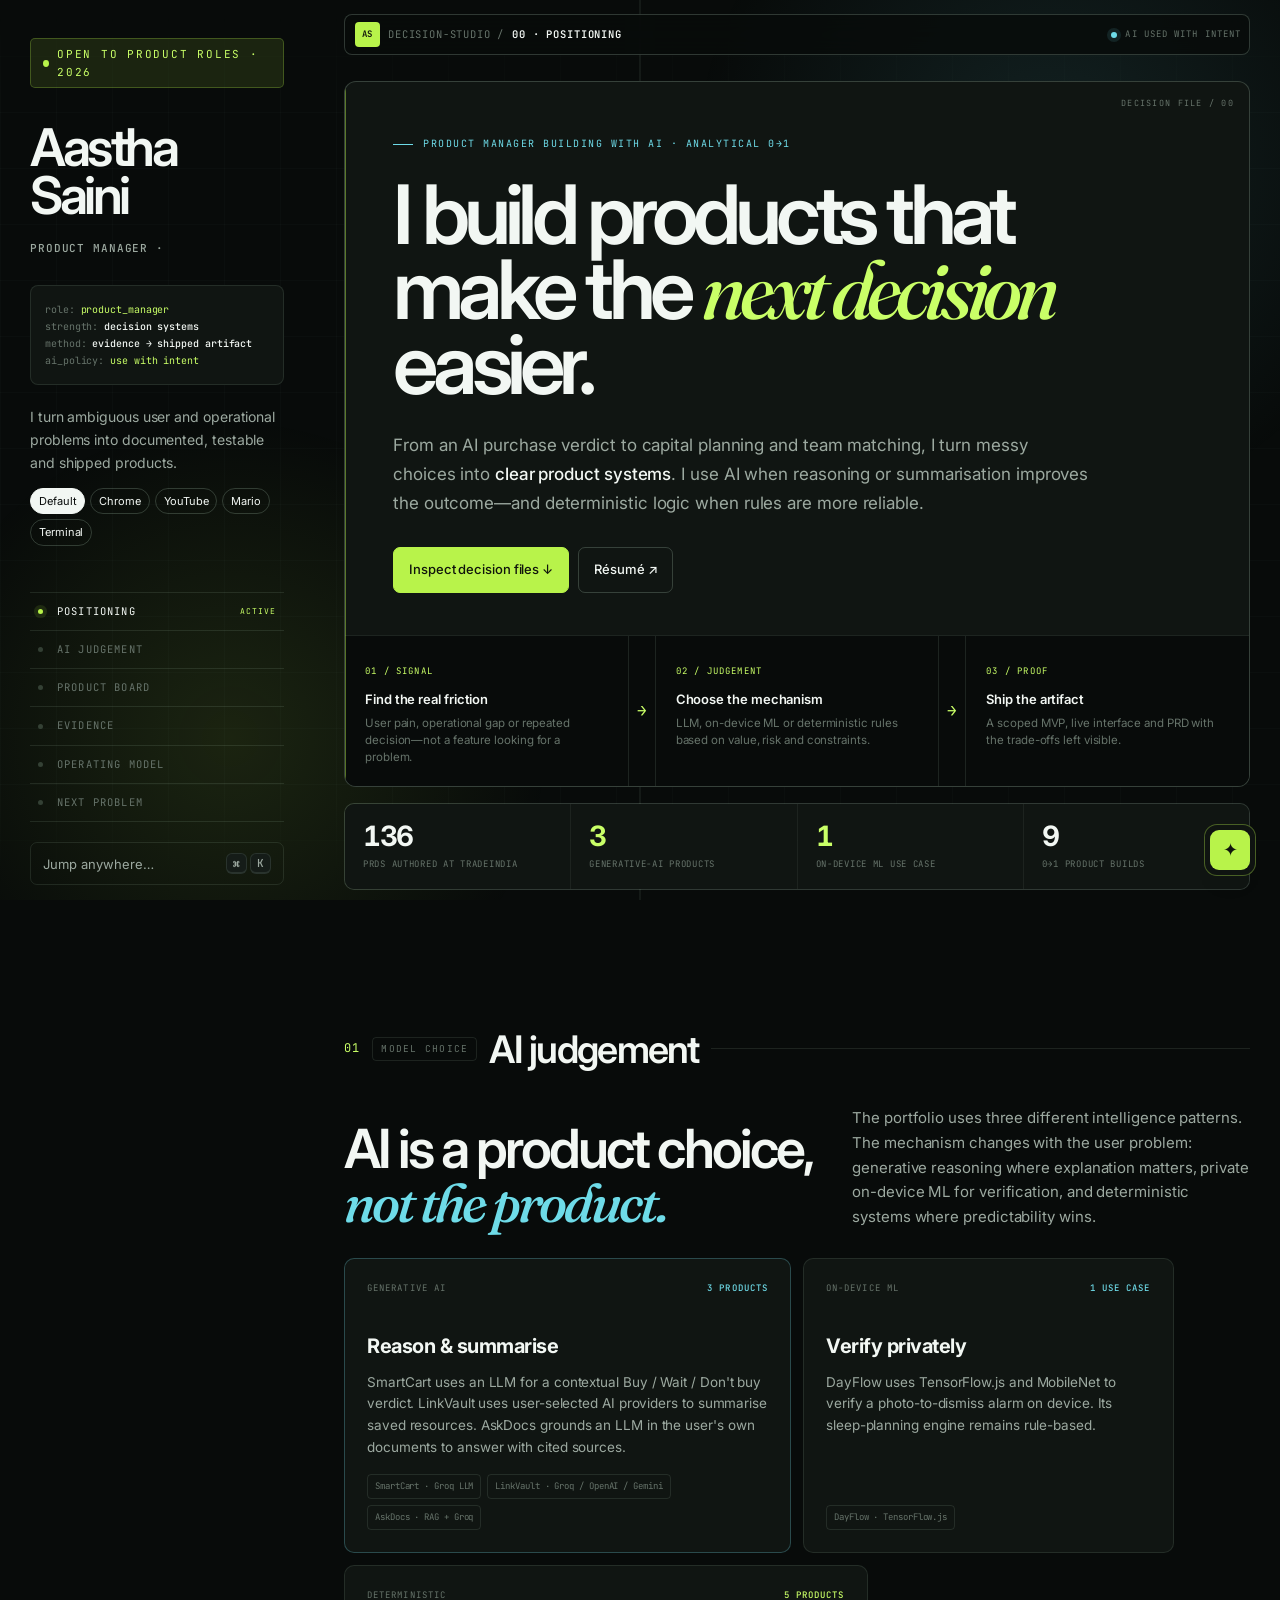
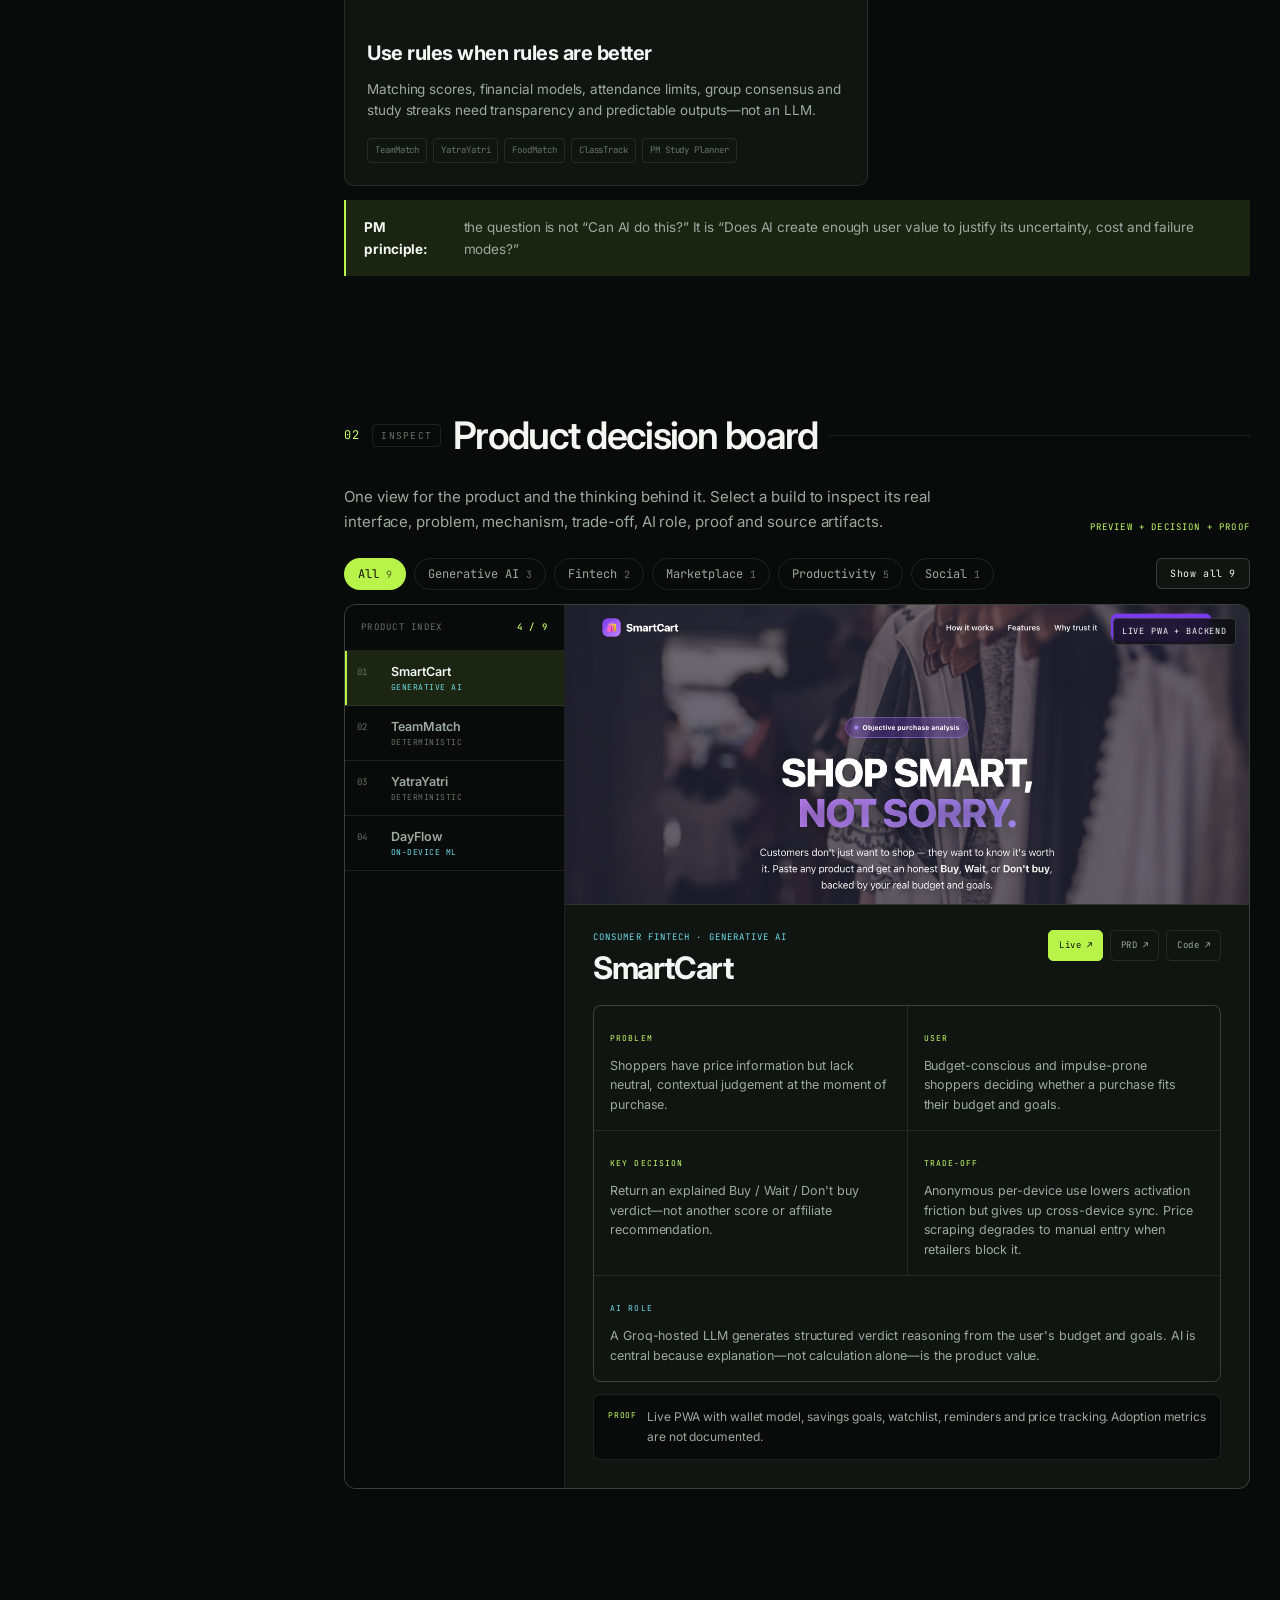
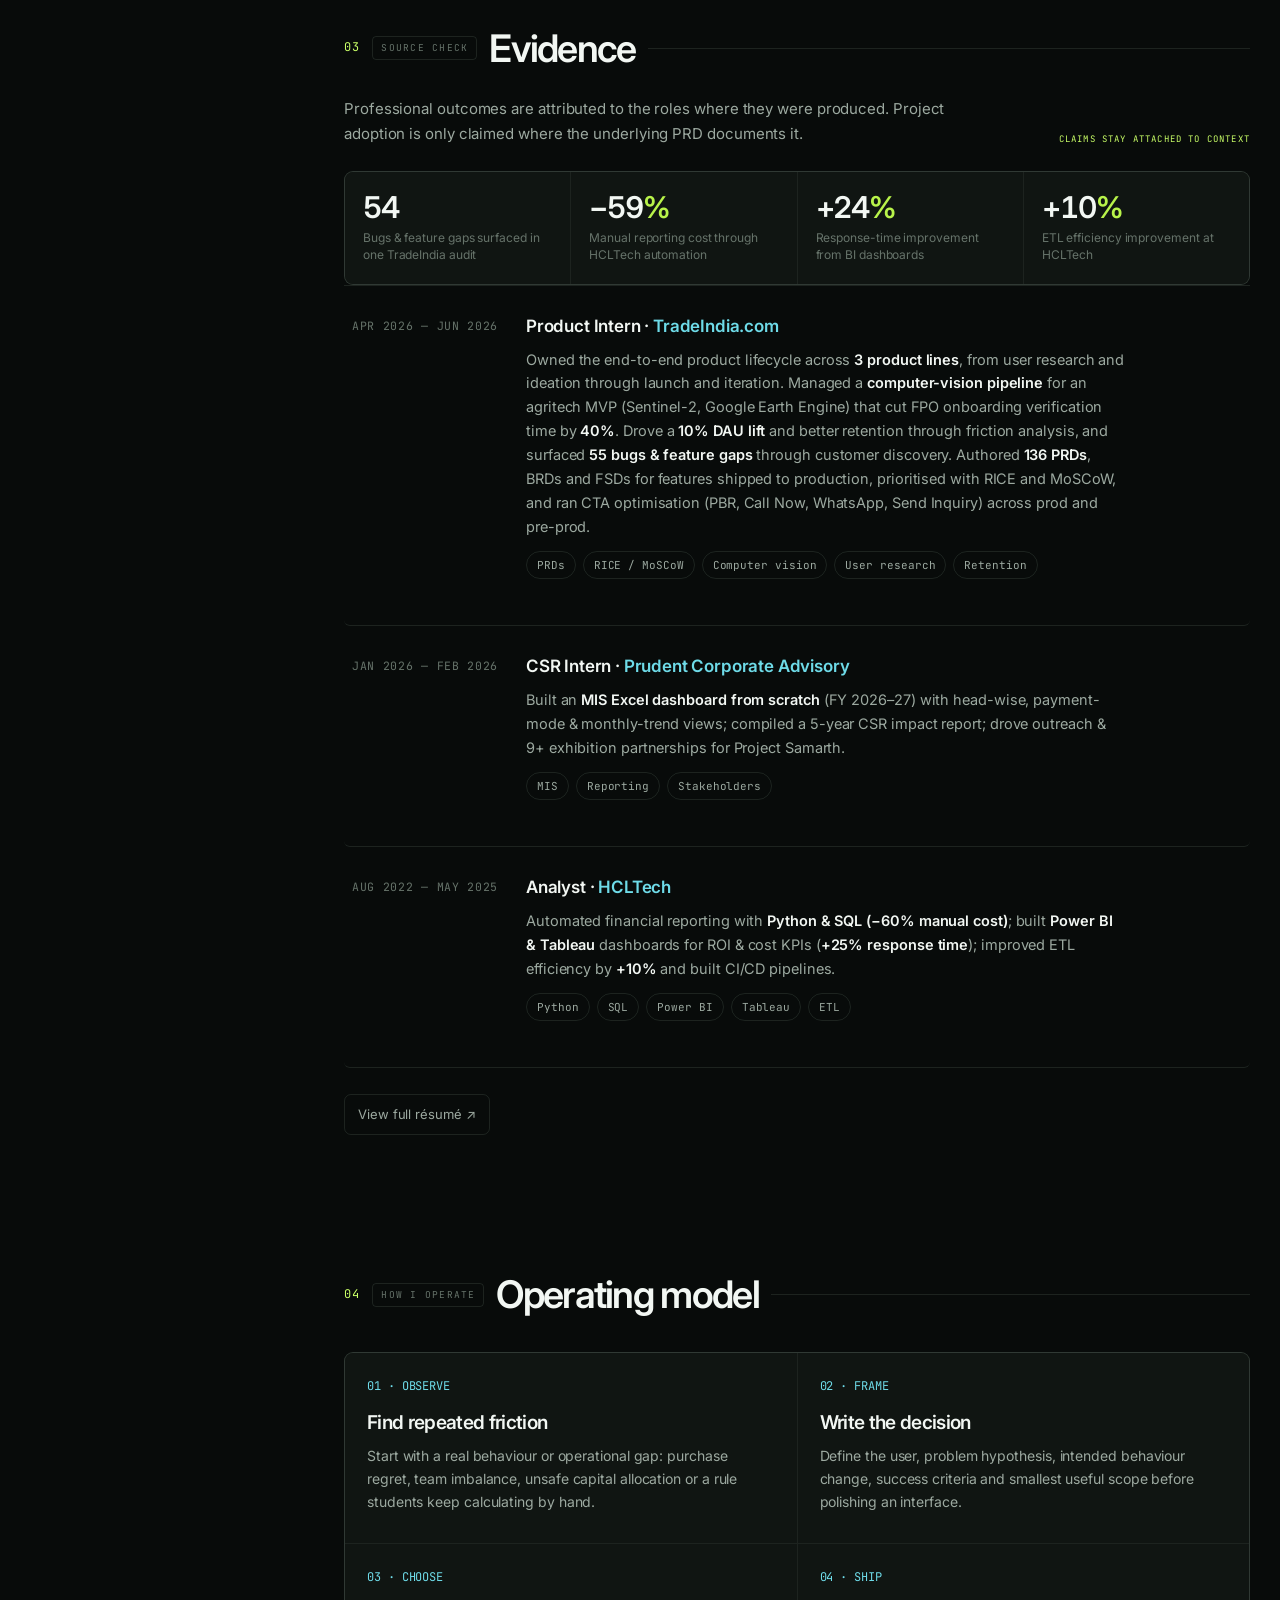
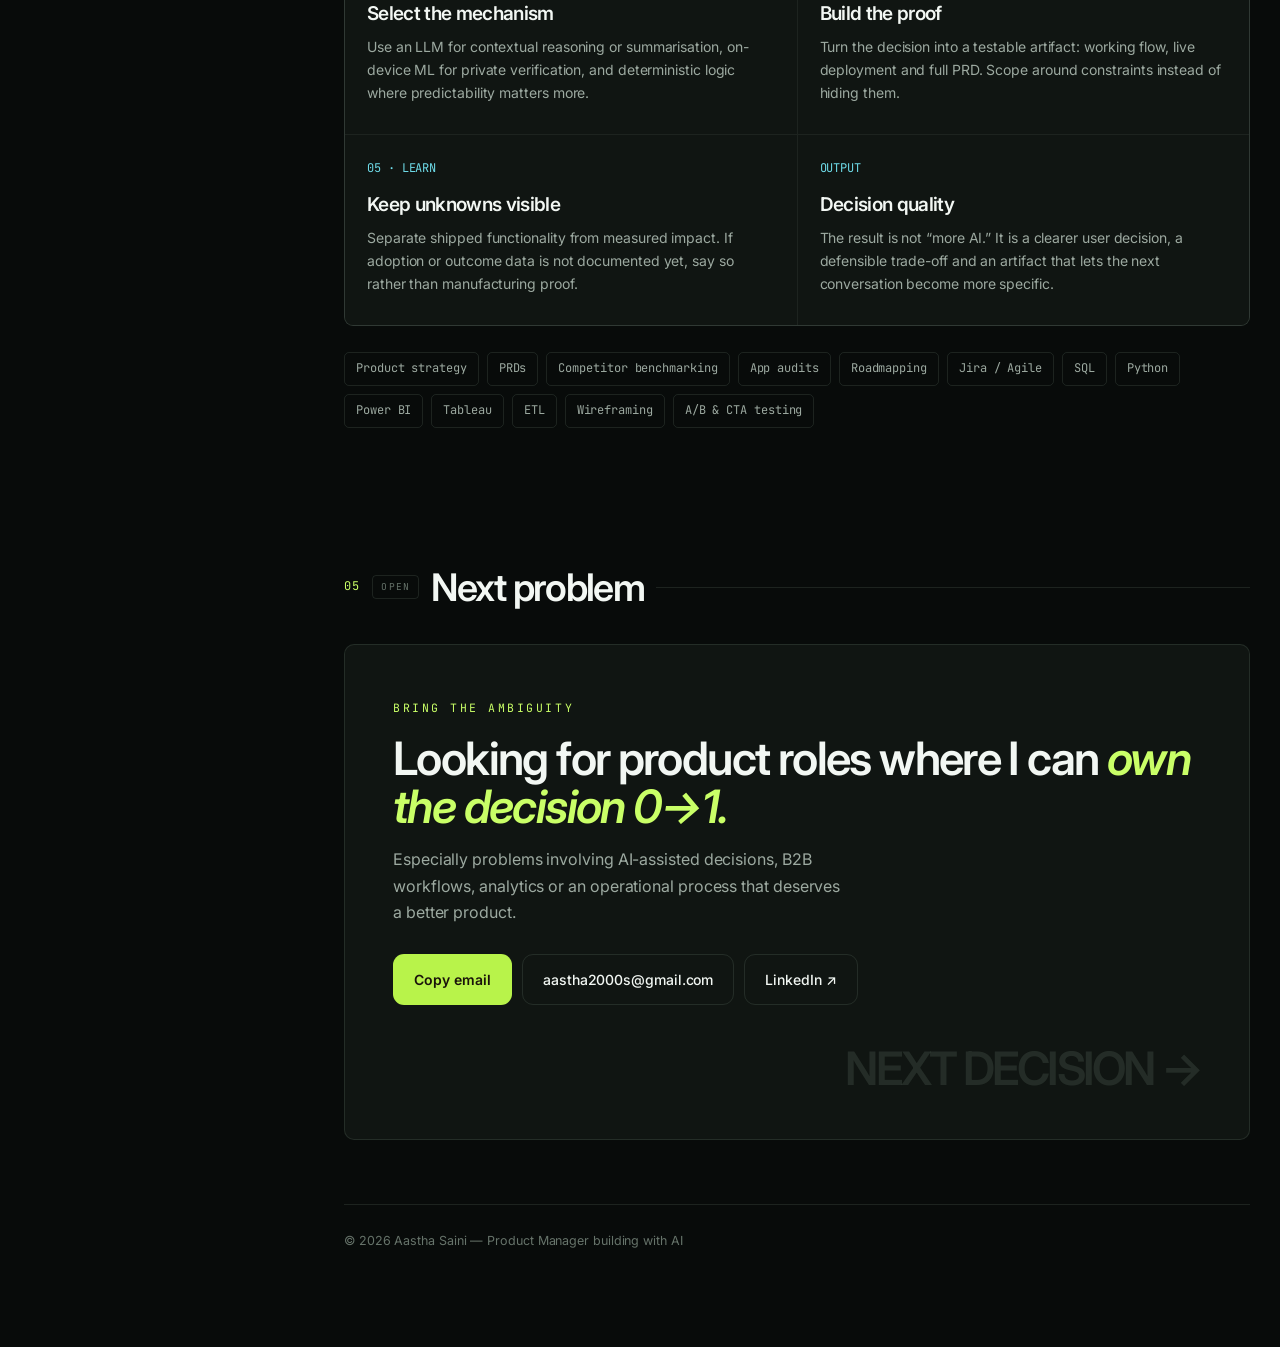
==== commit b0ba1a13: "Set YouTube chapters to five sections Co-authored-by: Copilot <223556219+Copilot@users.noreply.githu" ====
--- a/index.html
+++ b/index.html
@@ -965,12 +965,11 @@
 
       <nav class="yt-chapters" aria-label="Chapters">
         <p class="yt-chapters-title">Chapters</p>
-        <a href="#about"><span class="yt-ts">0:00</span><span>Positioning</span></a>
-        <a href="#ai"><span class="yt-ts">1:10</span><span>AI judgement</span></a>
-        <a href="#work"><span class="yt-ts">2:05</span><span>Product board</span></a>
-        <a href="#experience"><span class="yt-ts">3:12</span><span>Evidence</span></a>
-        <a href="#approach"><span class="yt-ts">4:00</span><span>Operating model</span></a>
-        <a href="#contact"><span class="yt-ts">4:45</span><span>Next problem</span></a>
+        <a href="#ai"><span class="yt-ts">1:10</span><span>AI Judgement</span></a>
+        <a href="#work"><span class="yt-ts">2:05</span><span>Product Projects</span></a>
+        <a href="#experience"><span class="yt-ts">3:12</span><span>Work Experience</span></a>
+        <a href="#approach"><span class="yt-ts">4:00</span><span>How I Operate</span></a>
+        <a href="#contact"><span class="yt-ts">4:45</span><span>Next Problem</span></a>
       </nav>
 
       <nav class="rail-nav" id="railnav">
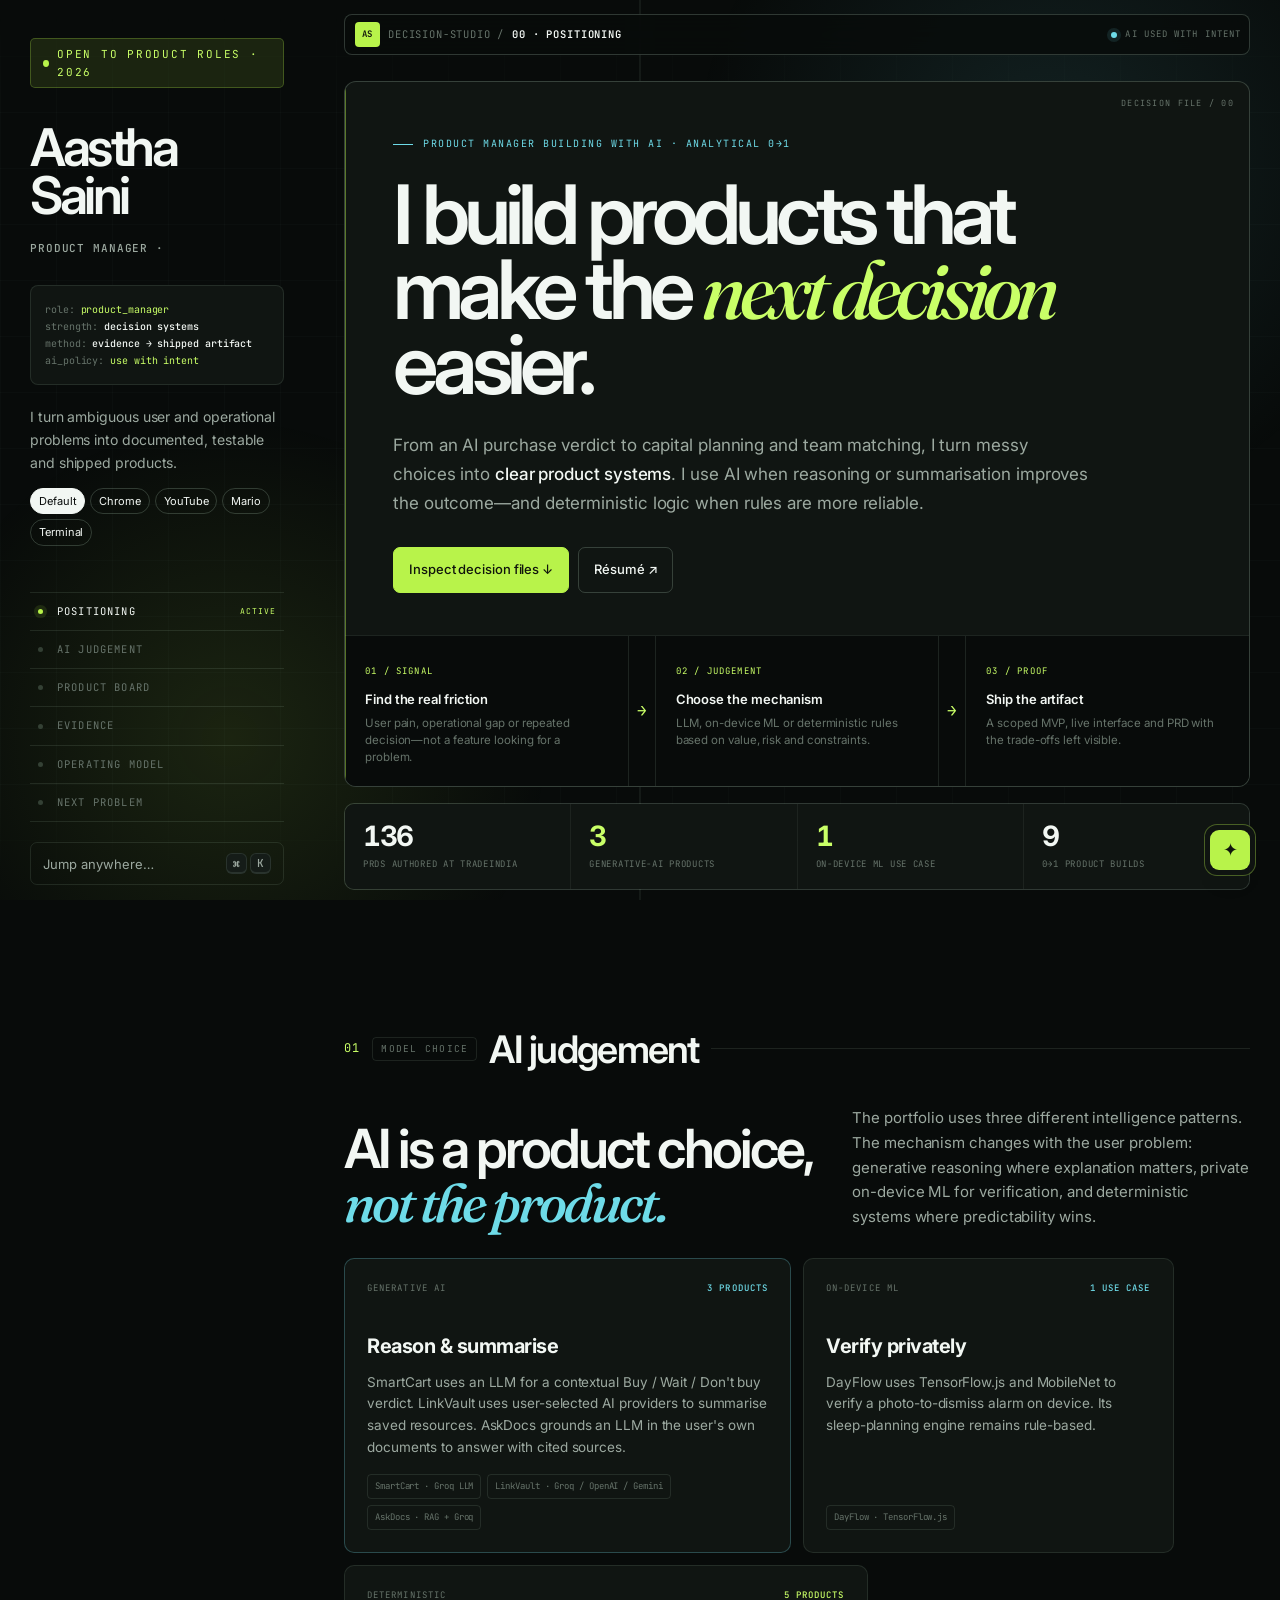
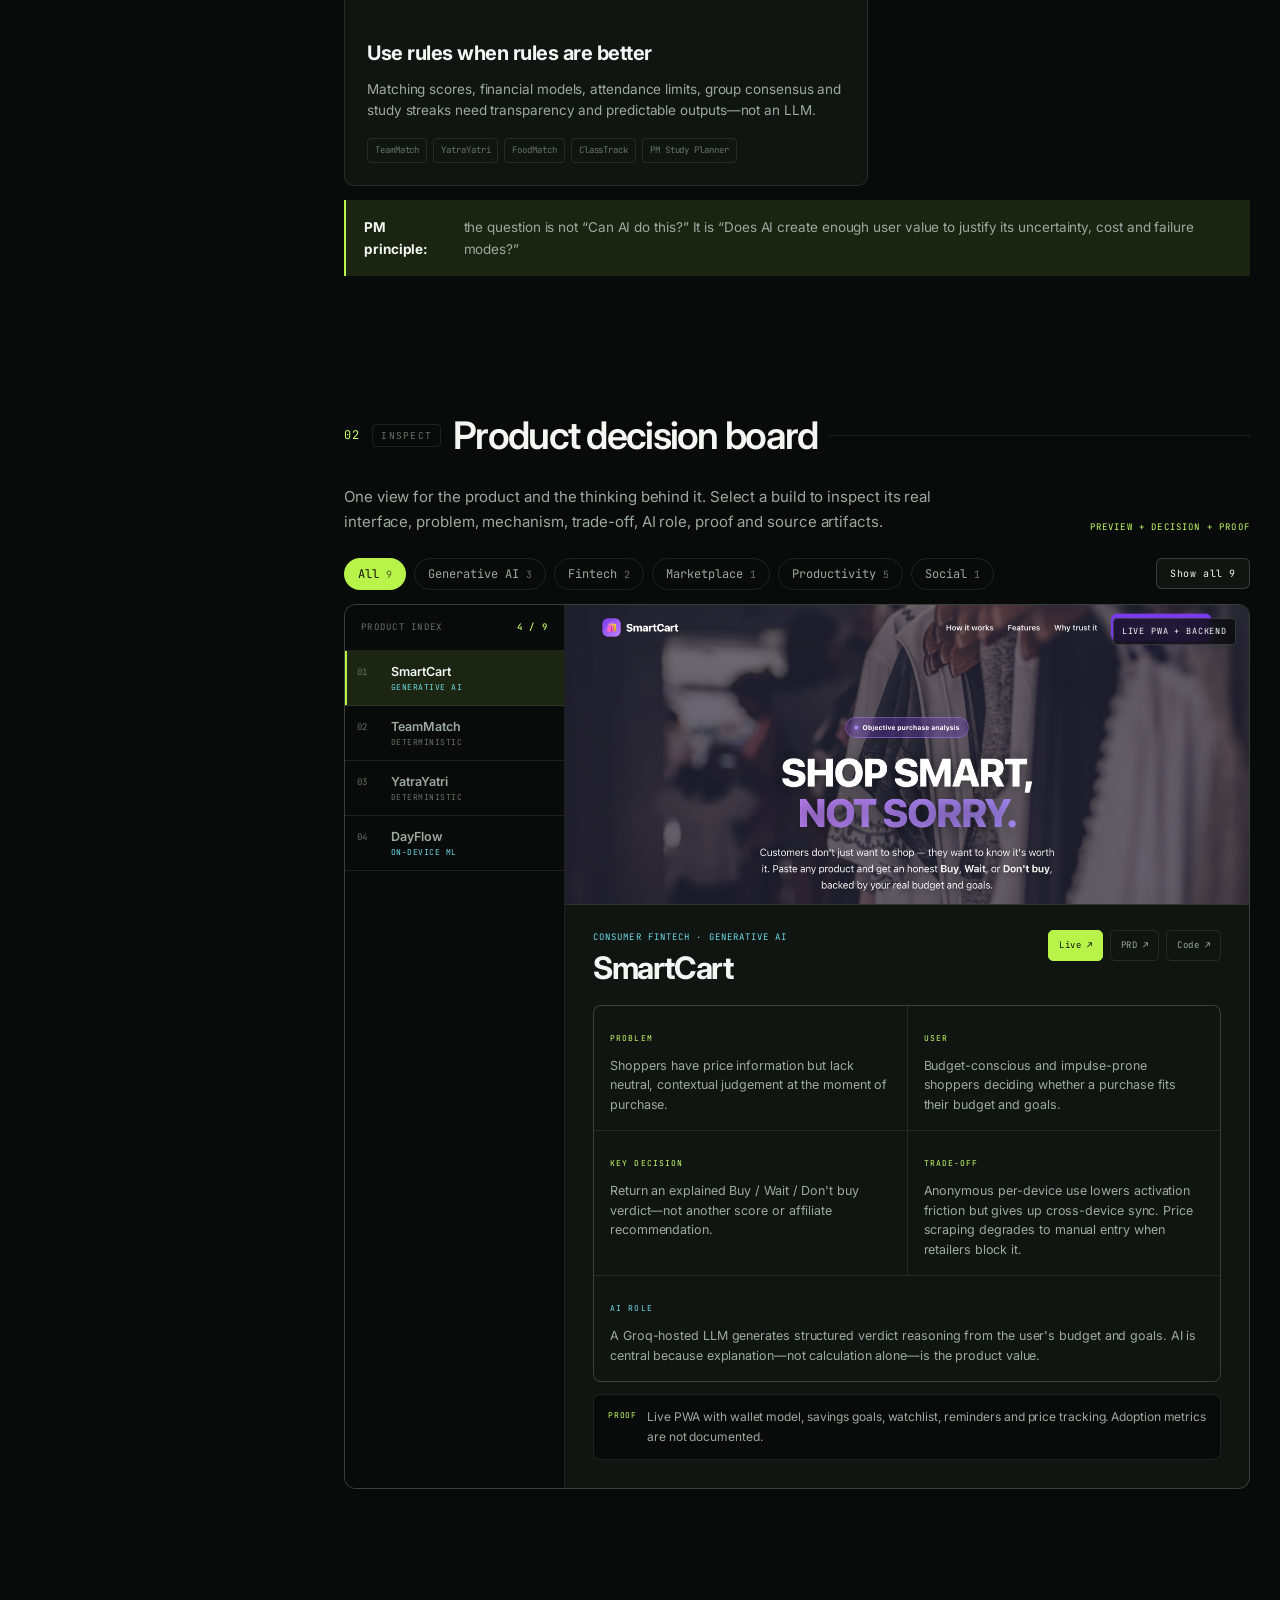
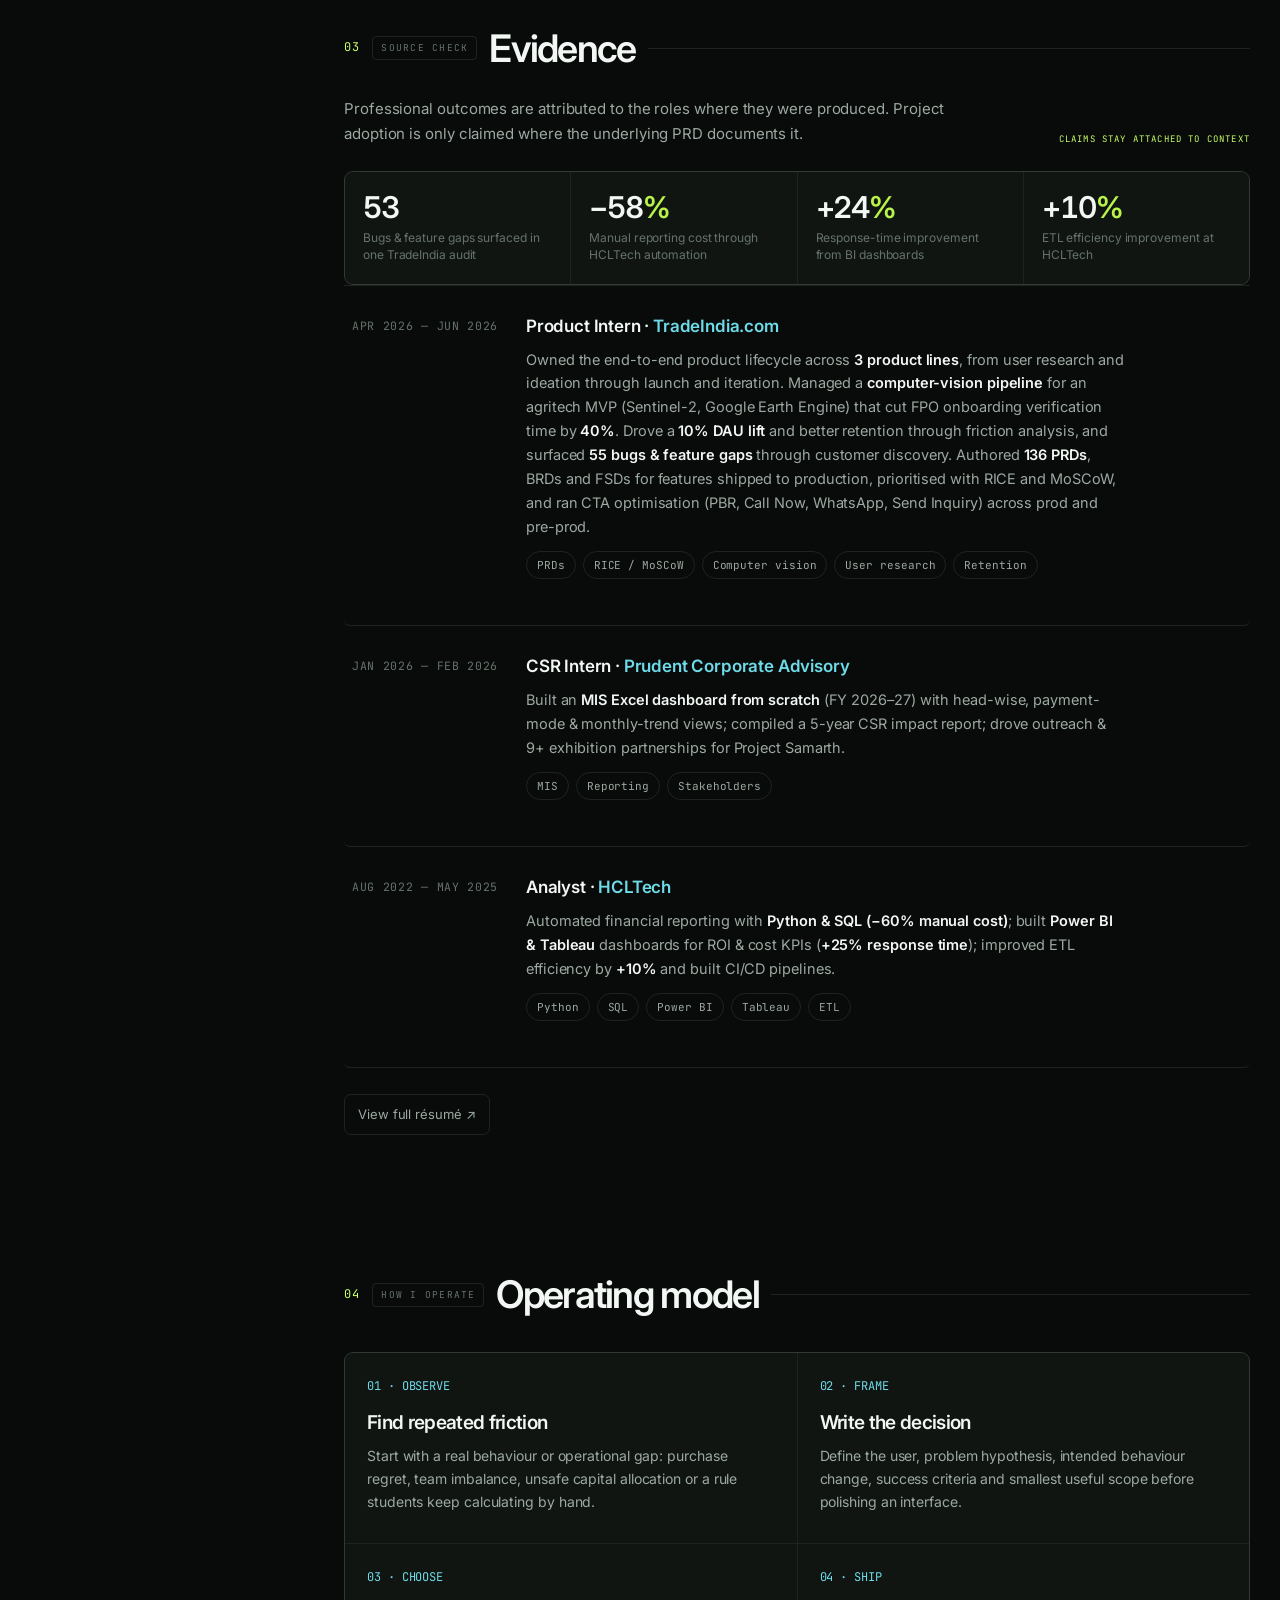
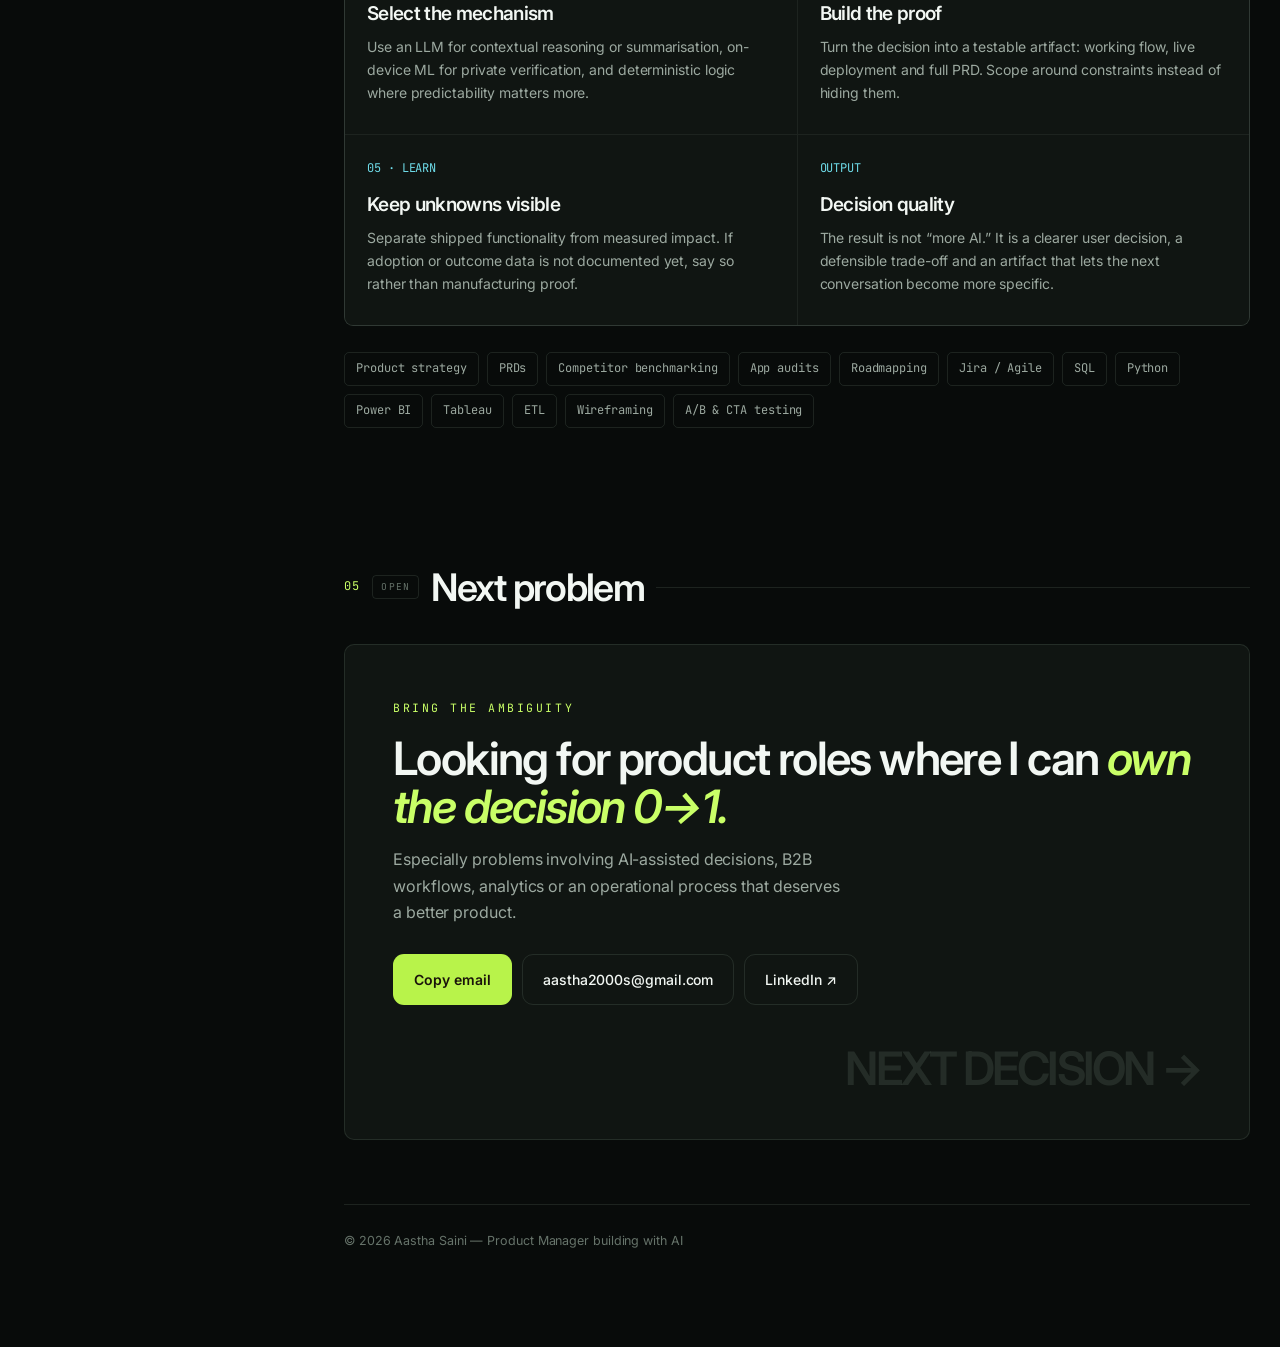
==== commit e23033d3: "Align YouTube mode rail labels with chapters Co-authored-by: Copilot <223556219+Copilot@users.norepl" ====
--- a/index.html
+++ b/index.html
@@ -800,11 +800,12 @@
 
   html[data-mode="youtube"] nav.rail-nav{margin-top:0;gap:12px;}
   html[data-mode="youtube"] nav.rail-nav a{display:grid;grid-template-columns:132px minmax(0,1fr);gap:12px;align-items:center;padding:0;color:var(--muted);font-family:'Inter',sans-serif;font-size:13.5px;letter-spacing:0;text-transform:none;}
-  html[data-mode="youtube"] nav.rail-nav a .bar{display:none;}
+  html[data-mode="youtube"] nav.rail-nav a .bar,html[data-mode="youtube"] nav.rail-nav a .lbl{display:none;}
+  html[data-mode="youtube"] nav.rail-nav a.rail-extra{display:none;}
   html[data-mode="youtube"] nav.rail-nav a::before{content:attr(data-th);aspect-ratio:16/9;border-radius:8px;display:grid;place-items:center;font-family:'JetBrains Mono',monospace;font-size:12px;letter-spacing:.08em;color:#fff;background:linear-gradient(rgba(0,0,0,.45),rgba(0,0,0,.45)),var(--thumb) center/cover no-repeat,#141414;text-shadow:0 1px 3px #000;}
   html[data-mode="youtube"] nav.rail-nav a:hover,html[data-mode="youtube"] nav.rail-nav a.active{color:var(--ink);}
   html[data-mode="youtube"] nav.rail-nav a.active::before{box-shadow:0 0 0 2px var(--accent);}
-  html[data-mode="youtube"] nav.rail-nav a::after{display:none;}
+  html[data-mode="youtube"] nav.rail-nav a::after{content:attr(data-yt);display:block;}
   html[data-mode="youtube"] .yt-chapters{display:block;margin:0 0 22px;padding:16px 18px 8px;background:var(--surface);border-radius:12px;}
   html[data-mode="youtube"] .yt-chapters-title{font-family:'Inter',sans-serif;font-size:15px;font-weight:600;color:var(--ink);margin:0 0 4px;}
   html[data-mode="youtube"] .yt-chapters a{display:grid;grid-template-columns:52px minmax(0,1fr);gap:12px;align-items:center;padding:10px 0;border-top:1px solid var(--line);color:var(--ink);text-decoration:none;font-family:'Inter',sans-serif;font-size:14px;}
@@ -973,12 +974,12 @@
       </nav>
 
       <nav class="rail-nav" id="railnav">
-        <a href="#about" data-th="01" style="--thumb:url('assets/shots/smartcart.png')"><span class="bar"></span>Positioning</a>
-        <a href="#ai" data-th="02" style="--thumb:url('assets/shots/askdocs.png')"><span class="bar"></span>AI judgement</a>
-        <a href="#work" data-th="03" style="--thumb:url('assets/shots/yatrayatri.png')"><span class="bar"></span>Product board</a>
-        <a href="#experience" data-th="04" style="--thumb:url('assets/shots/pmstudy.png')"><span class="bar"></span>Evidence</a>
-        <a href="#approach" data-th="05" style="--thumb:url('assets/shots/dayflow.png')"><span class="bar"></span>Operating model</a>
-        <a href="#contact" data-th="06" style="--thumb:url('assets/shots/linkvault.png')"><span class="bar"></span>Next problem</a>
+        <a href="#about" class="rail-extra" data-th="00" style="--thumb:url('assets/shots/smartcart.png')"><span class="bar"></span><span class="lbl">Positioning</span></a>
+        <a href="#ai" data-th="01" data-yt="AI Judgement" style="--thumb:url('assets/shots/askdocs.png')"><span class="bar"></span><span class="lbl">AI judgement</span></a>
+        <a href="#work" data-th="02" data-yt="Product Projects" style="--thumb:url('assets/shots/yatrayatri.png')"><span class="bar"></span><span class="lbl">Product board</span></a>
+        <a href="#experience" data-th="03" data-yt="Work Experience" style="--thumb:url('assets/shots/pmstudy.png')"><span class="bar"></span><span class="lbl">Evidence</span></a>
+        <a href="#approach" data-th="04" data-yt="How I Operate" style="--thumb:url('assets/shots/dayflow.png')"><span class="bar"></span><span class="lbl">Operating model</span></a>
+        <a href="#contact" data-th="05" data-yt="Next Problem" style="--thumb:url('assets/shots/linkvault.png')"><span class="bar"></span><span class="lbl">Next problem</span></a>
       </nav>
 
       <button class="cmdk-trigger" id="cmdkTrigger" aria-label="Open command palette">
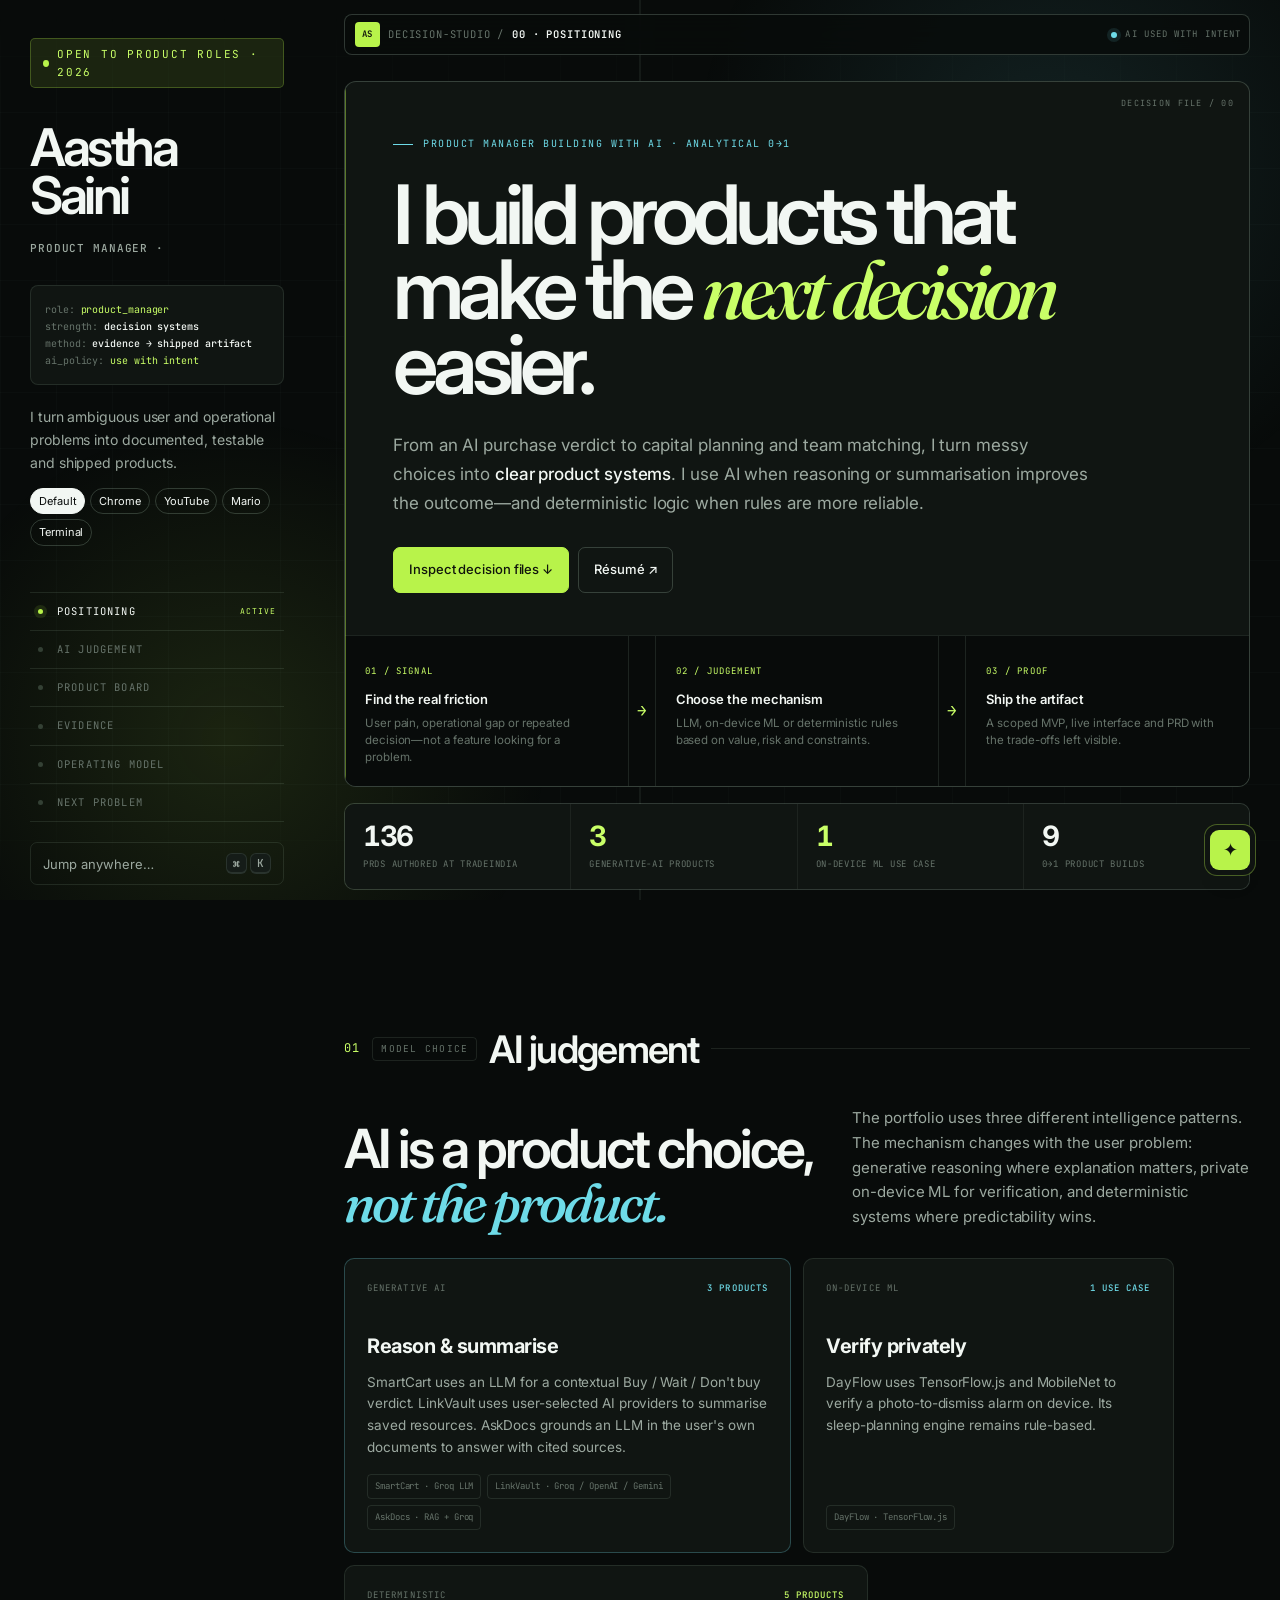
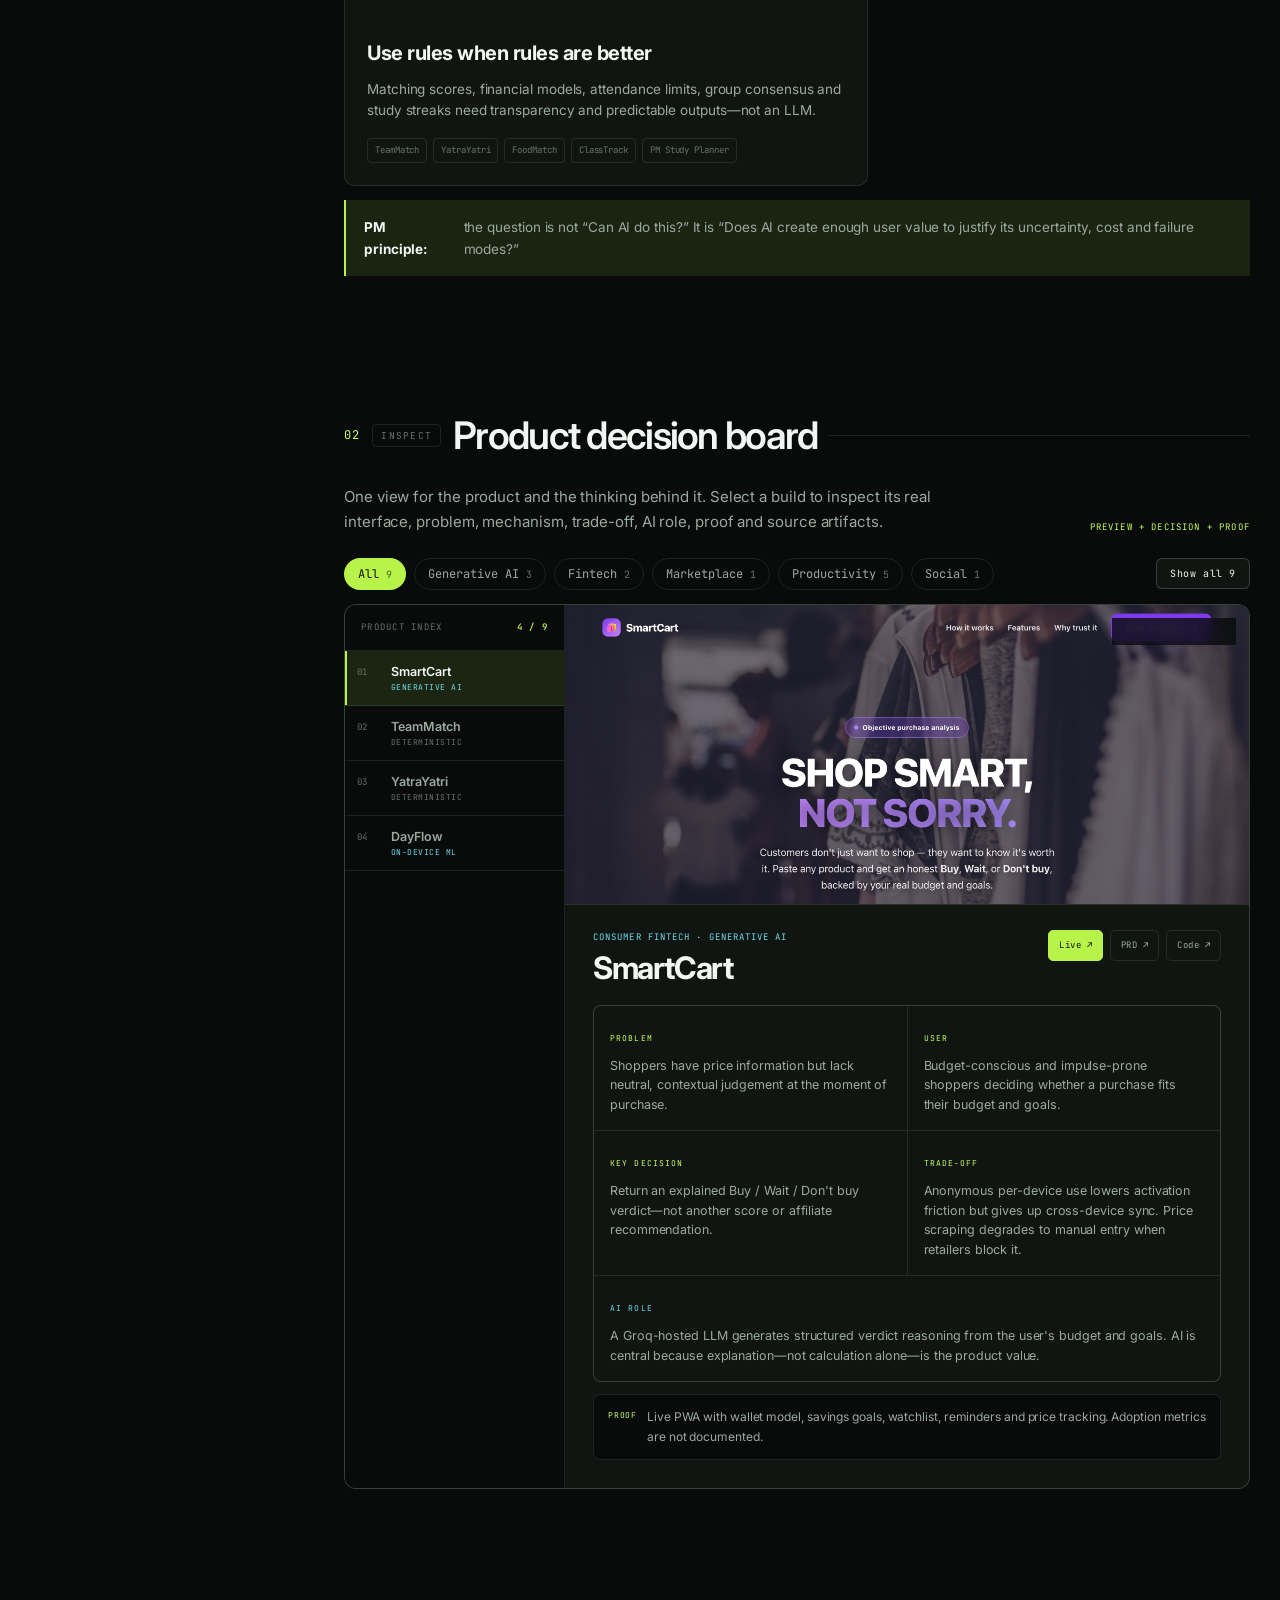
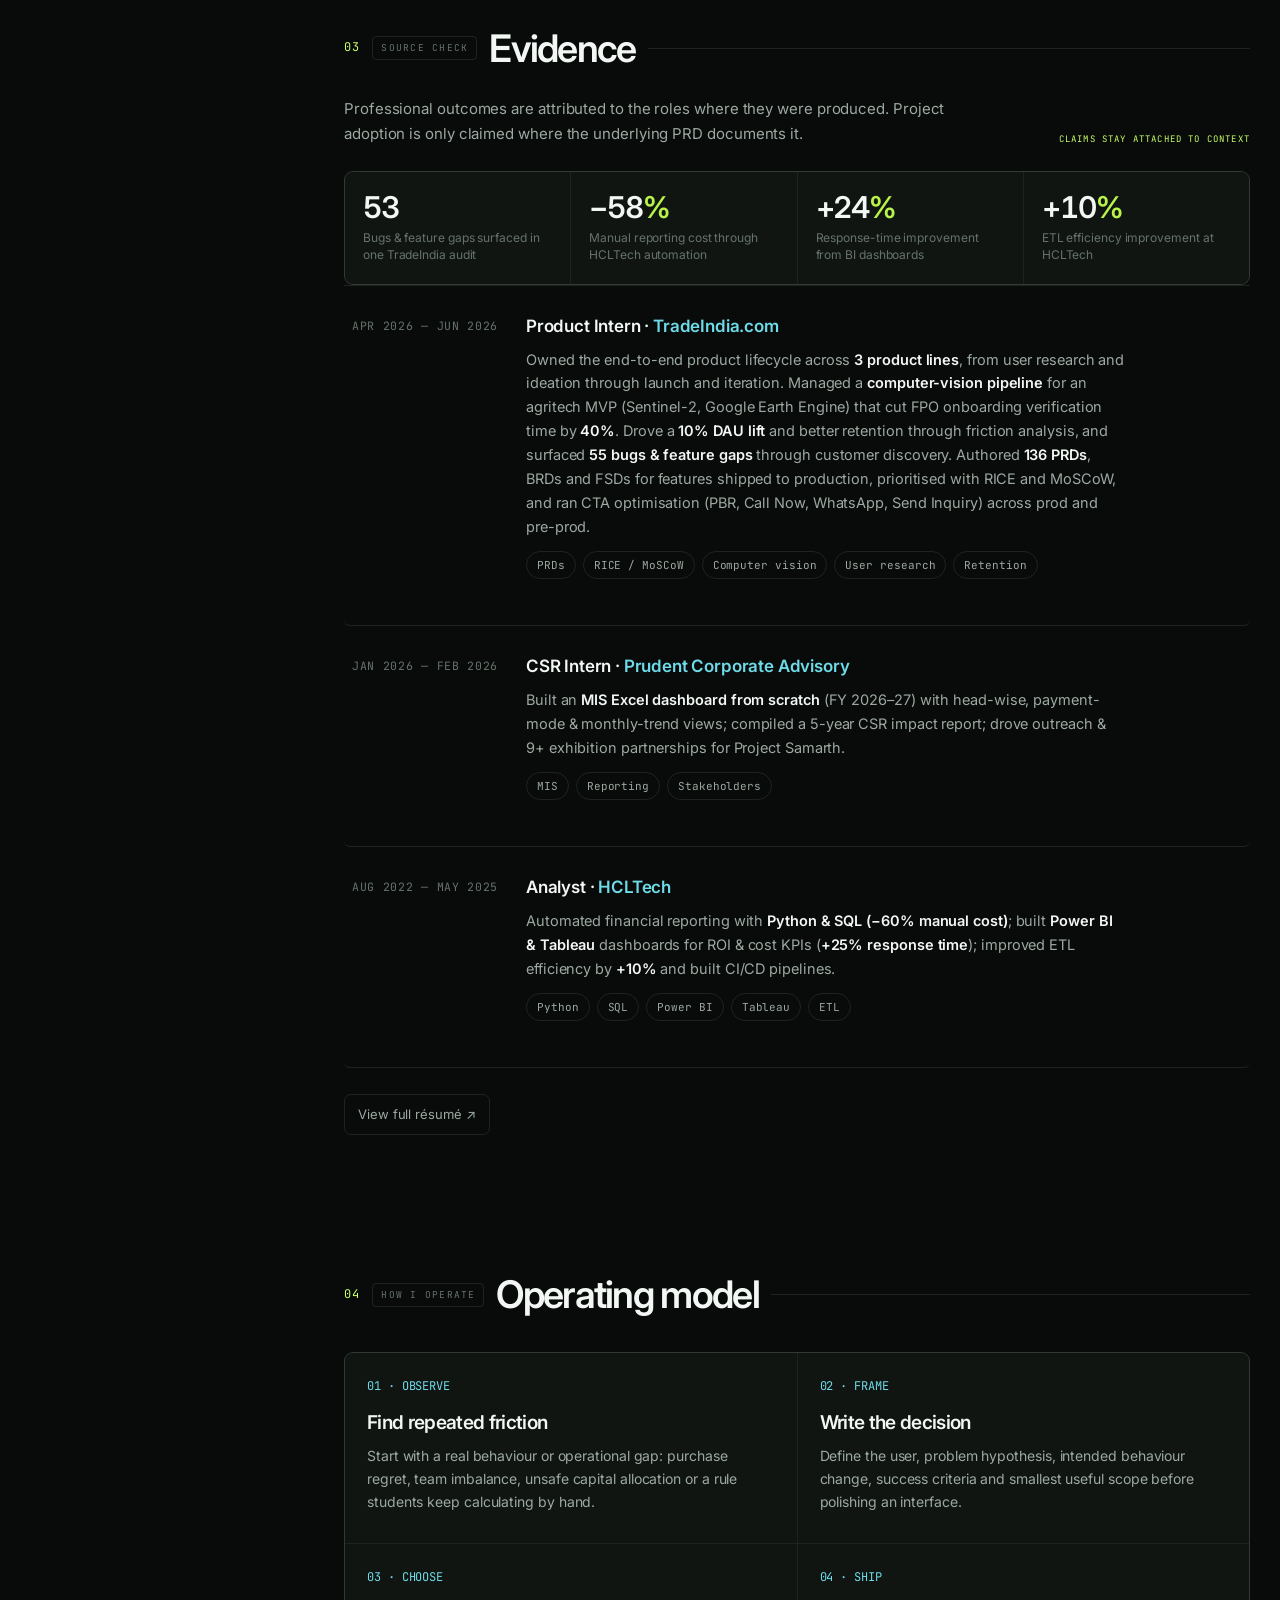
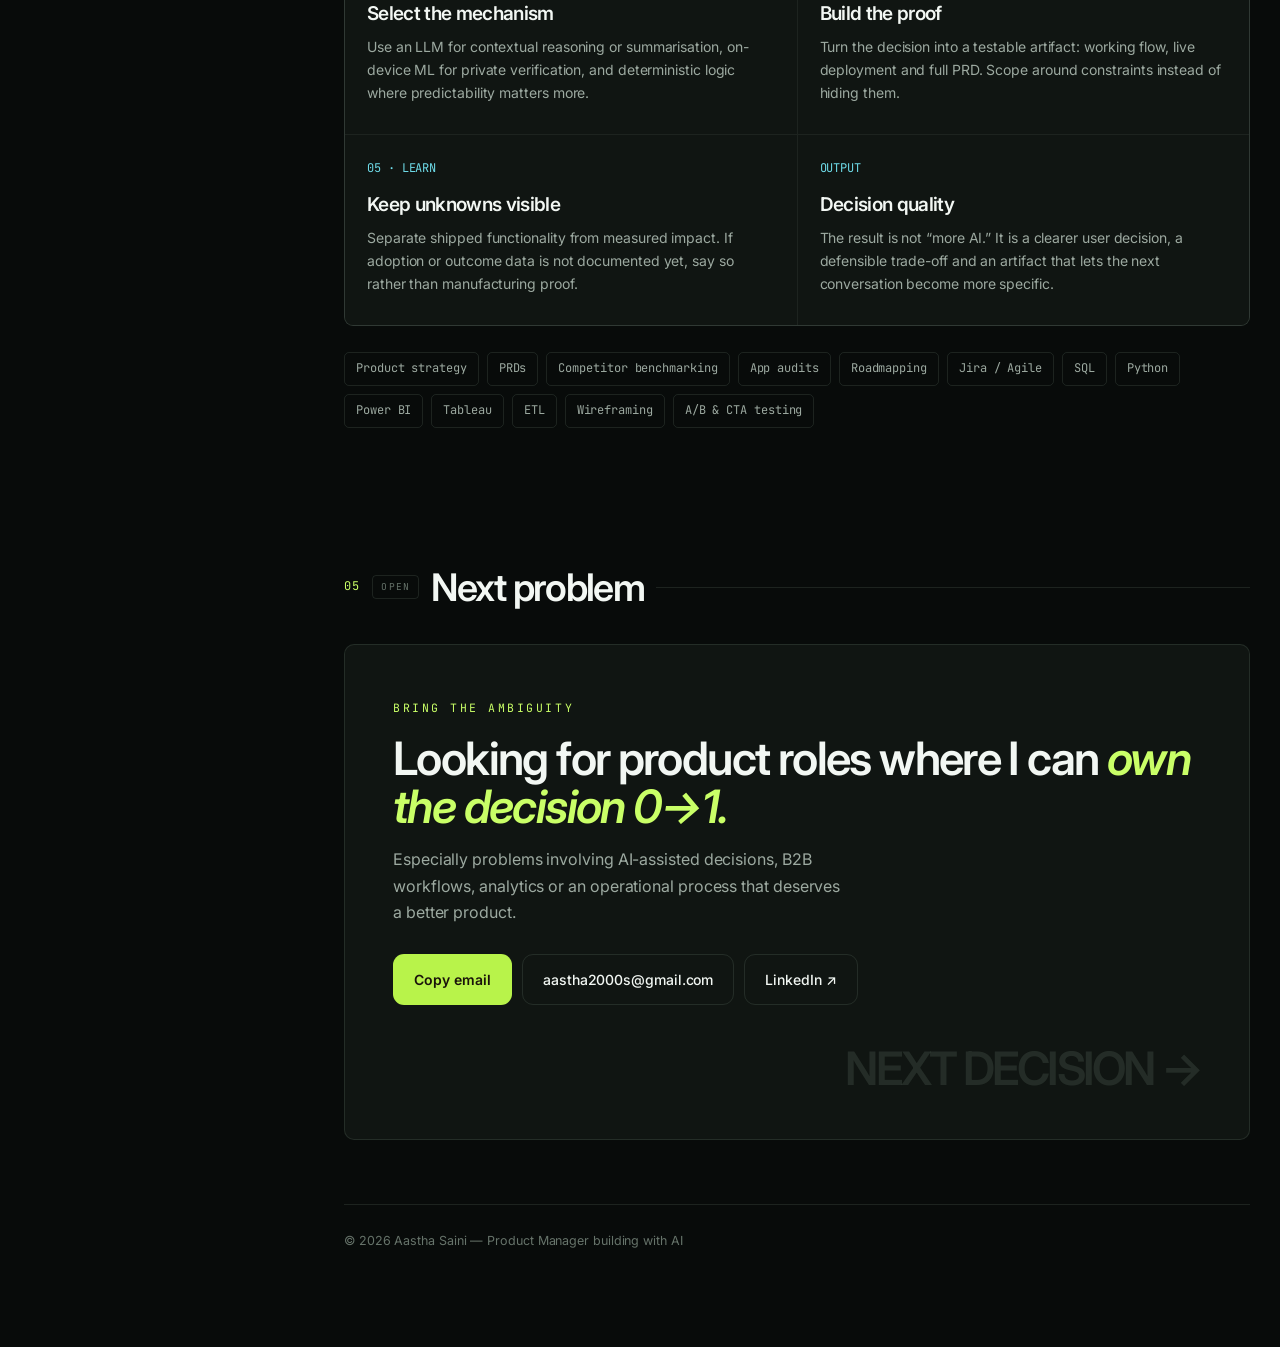
==== commit 23ad1613: "Use new chapter thumbnails in YouTube mode rail Adds 16:9 thumbnails for the five YouTube-mode chapt" ====
--- a/index.html
+++ b/index.html
@@ -975,11 +975,11 @@
 
       <nav class="rail-nav" id="railnav">
         <a href="#about" class="rail-extra" data-th="00" style="--thumb:url('assets/shots/smartcart.png')"><span class="bar"></span><span class="lbl">Positioning</span></a>
-        <a href="#ai" data-th="01" data-yt="AI Judgement" style="--thumb:url('assets/shots/askdocs.png')"><span class="bar"></span><span class="lbl">AI judgement</span></a>
-        <a href="#work" data-th="02" data-yt="Product Projects" style="--thumb:url('assets/shots/yatrayatri.png')"><span class="bar"></span><span class="lbl">Product board</span></a>
-        <a href="#experience" data-th="03" data-yt="Work Experience" style="--thumb:url('assets/shots/pmstudy.png')"><span class="bar"></span><span class="lbl">Evidence</span></a>
-        <a href="#approach" data-th="04" data-yt="How I Operate" style="--thumb:url('assets/shots/dayflow.png')"><span class="bar"></span><span class="lbl">Operating model</span></a>
-        <a href="#contact" data-th="05" data-yt="Next Problem" style="--thumb:url('assets/shots/linkvault.png')"><span class="bar"></span><span class="lbl">Next problem</span></a>
+        <a href="#ai" data-th="01" data-yt="AI Judgement" style="--thumb:url('assets/thumbs/ai-judgement.jpg?v=3')"><span class="bar"></span><span class="lbl">AI judgement</span></a>
+        <a href="#work" data-th="02" data-yt="Product Projects" style="--thumb:url('assets/thumbs/product-projects.jpg?v=3')"><span class="bar"></span><span class="lbl">Product board</span></a>
+        <a href="#experience" data-th="03" data-yt="Work Experience" style="--thumb:url('assets/thumbs/work-experience.jpg?v=3')"><span class="bar"></span><span class="lbl">Evidence</span></a>
+        <a href="#approach" data-th="04" data-yt="How I Operate" style="--thumb:url('assets/thumbs/how-i-operate.jpg?v=3')"><span class="bar"></span><span class="lbl">Operating model</span></a>
+        <a href="#contact" data-th="05" data-yt="Next Problem" style="--thumb:url('assets/thumbs/next-problem.jpg?v=3')"><span class="bar"></span><span class="lbl">Next problem</span></a>
       </nav>
 
       <button class="cmdk-trigger" id="cmdkTrigger" aria-label="Open command palette">
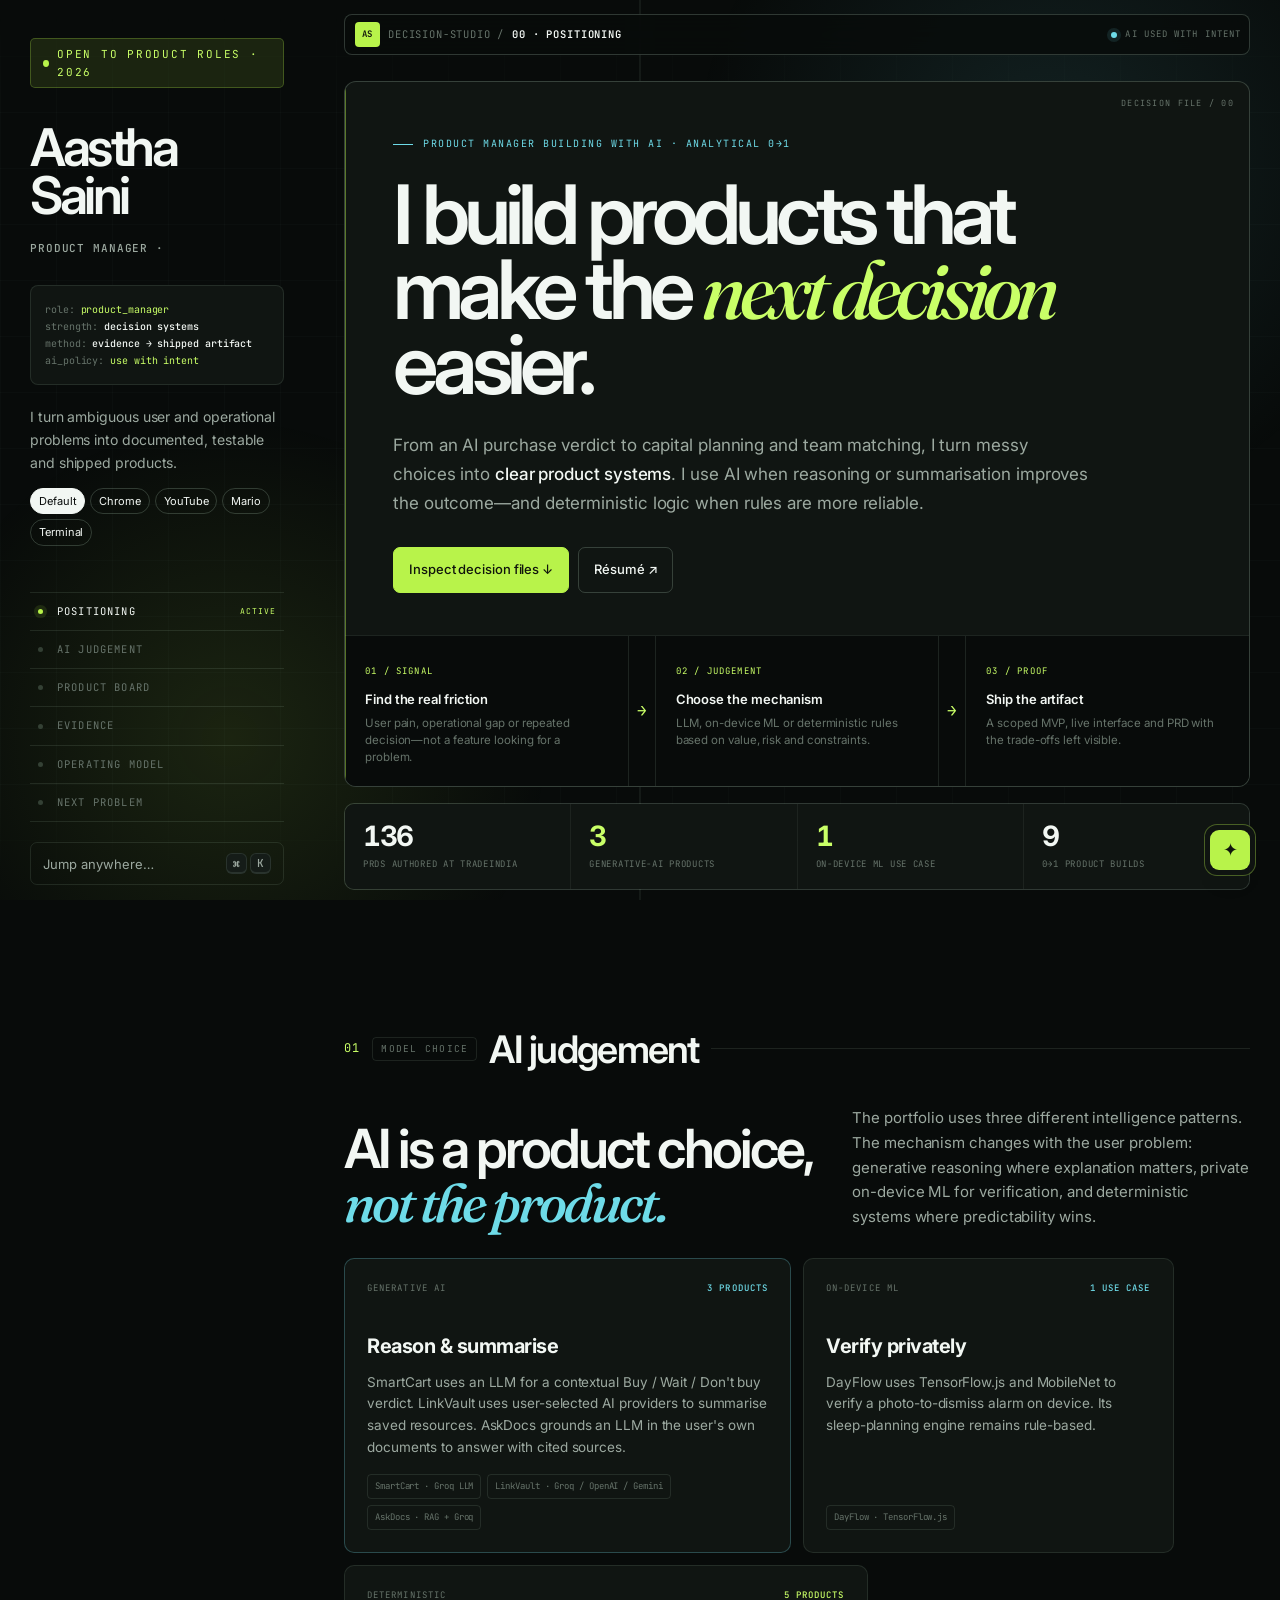
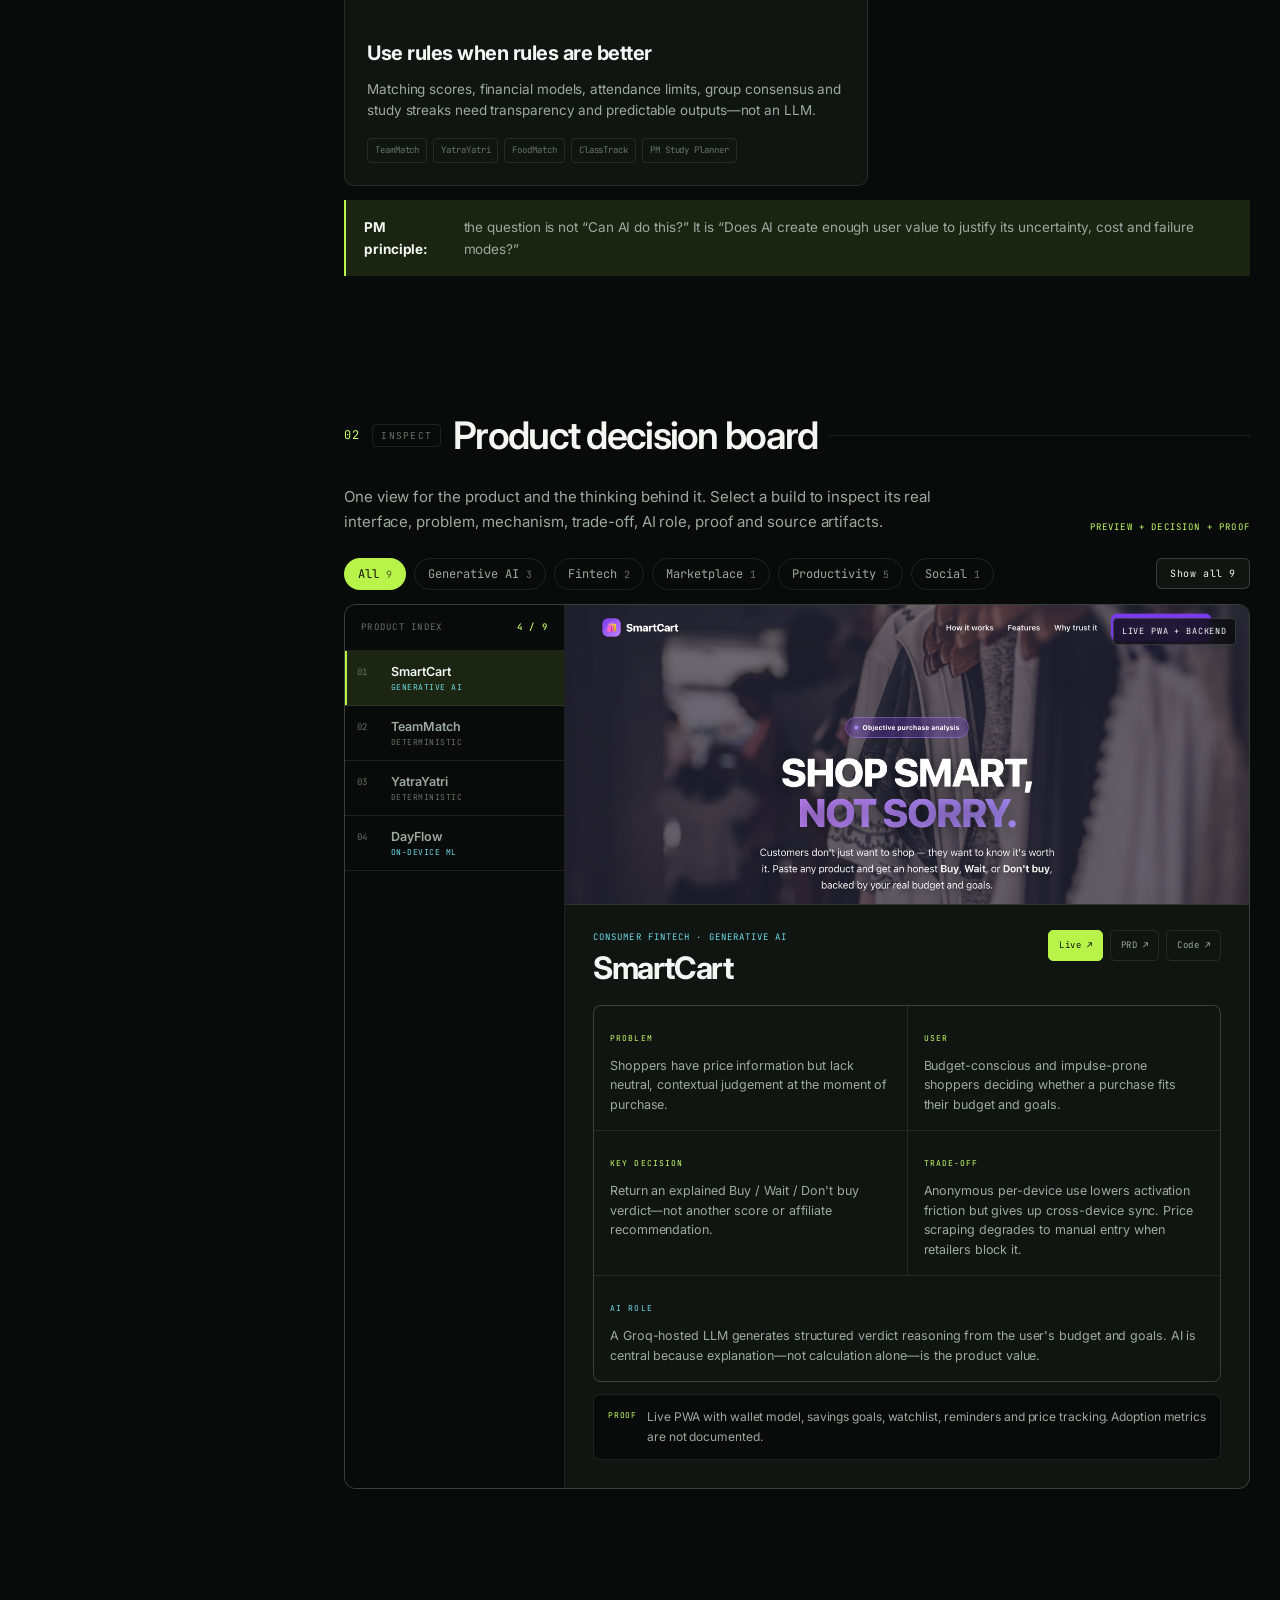
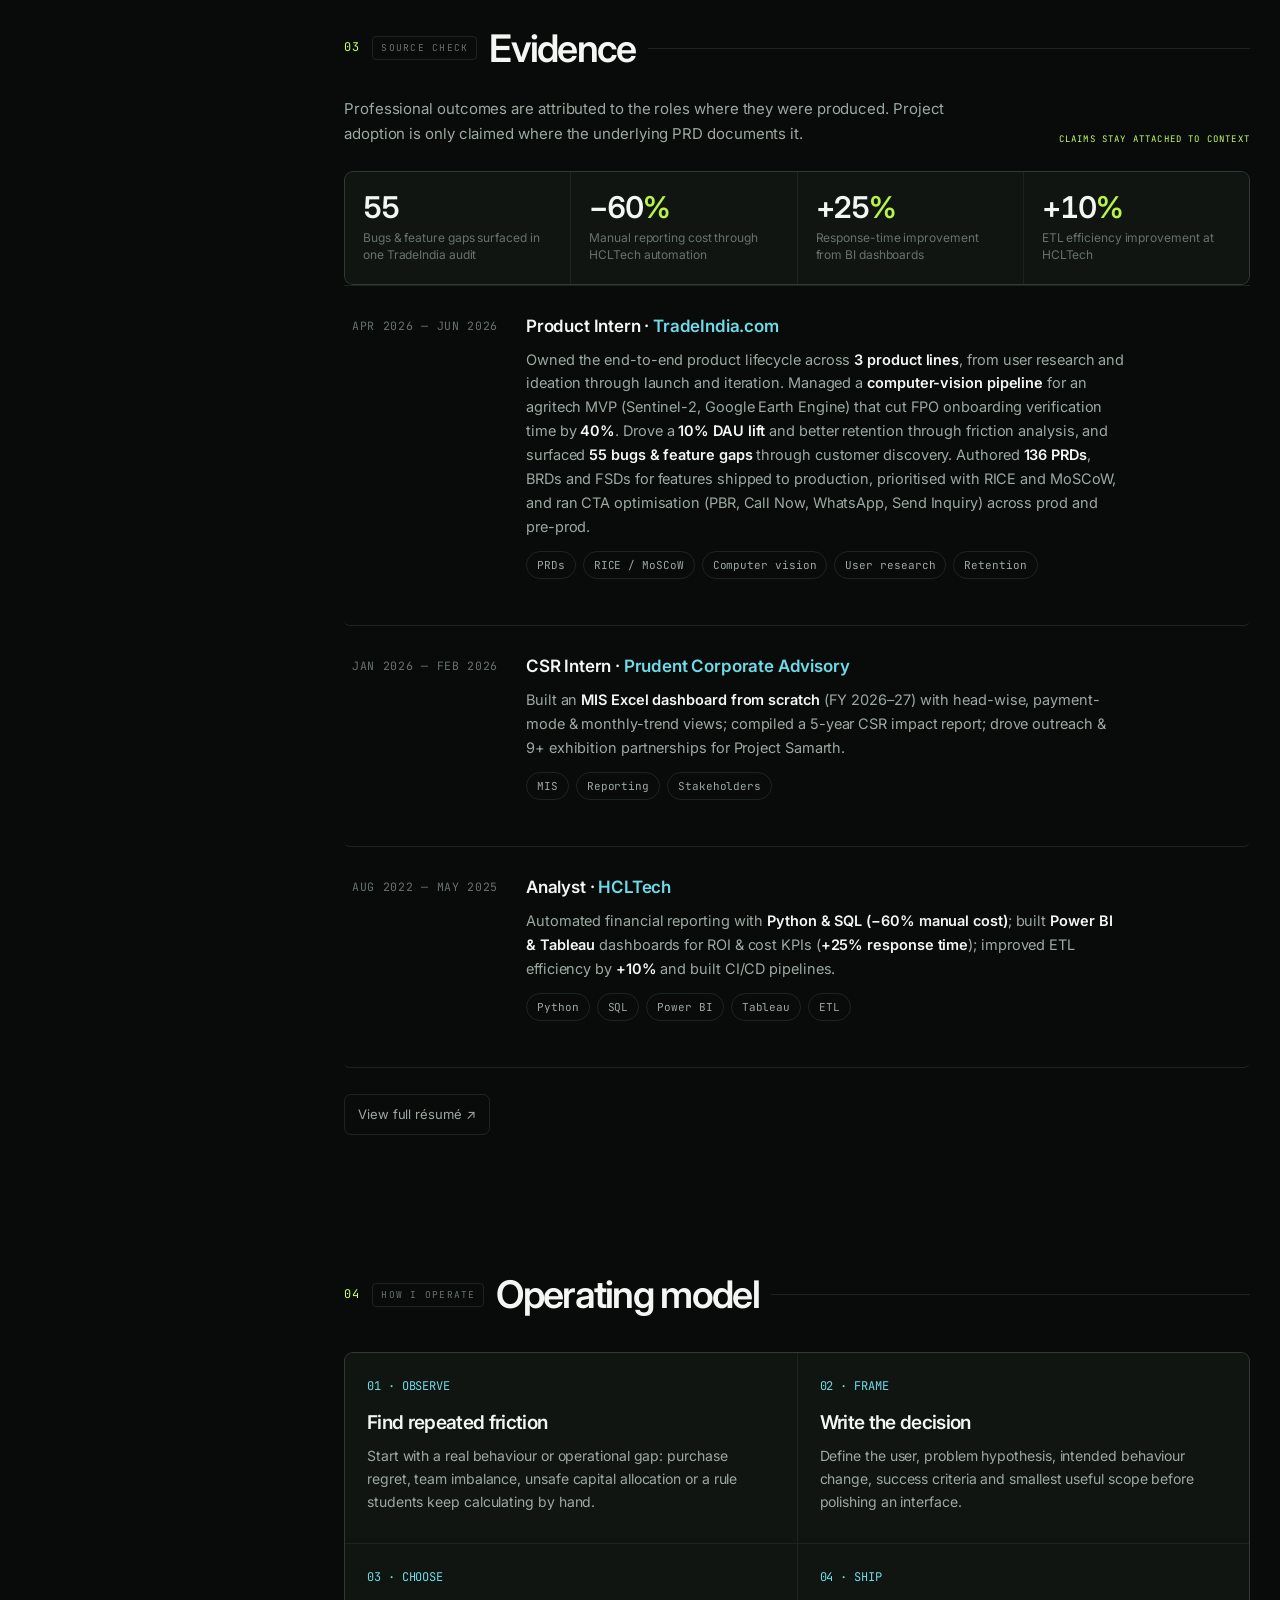
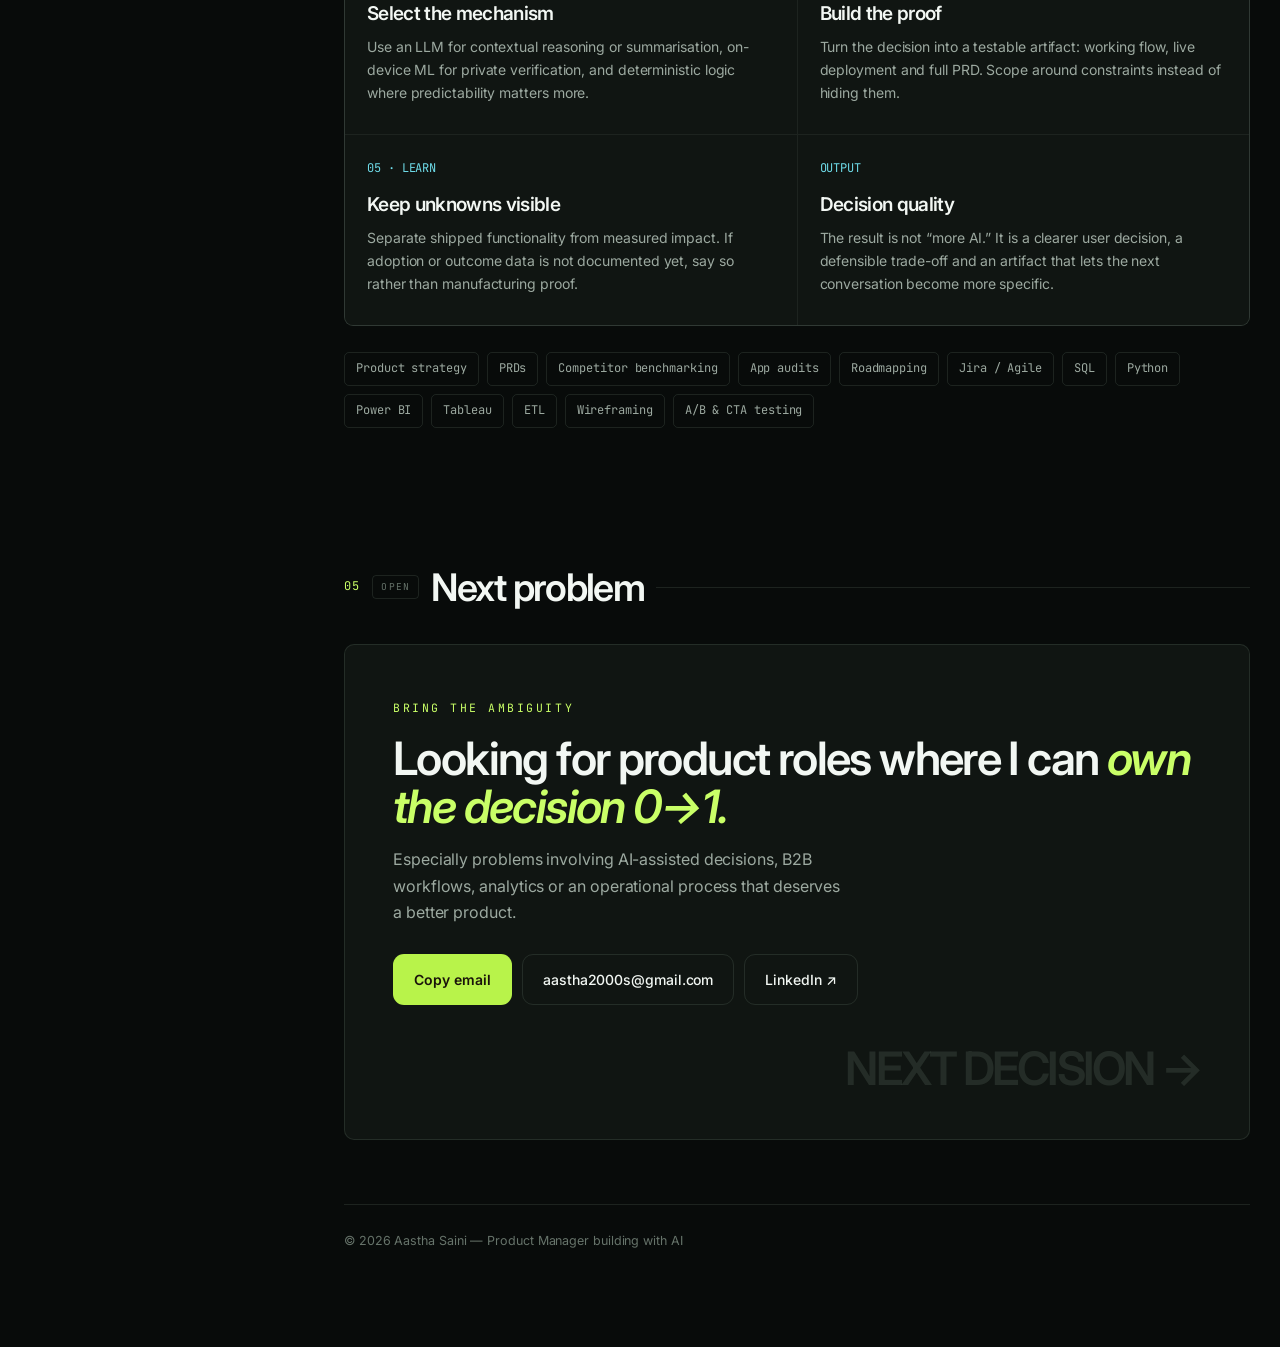
==== commit c6785044: "Add Super Aastha: playable portfolio game in Mario mode Six worlds mirror the page sections; ? block" ====
--- a/index.html
+++ b/index.html
@@ -24,6 +24,7 @@
 <link rel="preconnect" href="https://fonts.googleapis.com" />
 <link rel="preconnect" href="https://fonts.gstatic.com" crossorigin />
 <link href="https://fonts.googleapis.com/css2?family=Fraunces:opsz,wght@9..144,400;9..144,500;9..144,600;9..144,700&family=Inter:wght@400;450;500;600&family=JetBrains+Mono:wght@400;500&family=Press+Start+2P&display=swap" rel="stylesheet" />
+<link rel="stylesheet" href="assets/super-aastha.css" />
 
 <style>
   :root{
@@ -1229,6 +1230,7 @@
     </div>
   </div>
 
+<script src="assets/super-aastha.js"></script>
 <script>
   (function(){
     "use strict";
@@ -1342,6 +1344,8 @@
           links:[['PRD','https://github.com/AASTHA381/pom-rag-chatbot/blob/main/docs/PRD.md',1],['Code','https://github.com/AASTHA381/pom-rag-chatbot']]
         }
       ];
+      // Shared with the Super Aastha game (assets/super-aastha.js) so its pipes use the same decision files.
+      window.PORTFOLIO_CASES = cases;
 
       var index = document.getElementById('caseIndex');
       if (!index) return;
@@ -1869,6 +1873,7 @@
             stat('COINS', '<span class="mb-coin" aria-hidden="true"></span><b id="mbCoins">×0</b>') +
             stat('SCORE', '<b id="mbScore">000000</b>') +
             stat('TIME', '<b id="mbTime">400</b>') +
+            '<button type="button" class="mb-play-game" data-sa-open aria-label="Play the portfolio as a game">&#9654; PLAY</button>' +
             '</div>',
           bottom: '<div class="mb-ground" id="mbGround">' +
             '<div class="mb-hero" id="mbHero">' + px(HERO, HERO_PAL) + '</div>' +
@@ -2059,6 +2064,7 @@
 
     function setMode(m){
       if (MODES.indexOf(m) === -1) m = null;
+      if (m !== 'mario' && window.SuperAastha) window.SuperAastha.close();
       current = m;
       clearInterval(marioTimer);
       marioTimer = null;
@@ -2074,6 +2080,7 @@
           marioScore = 0;
           startMarioTimer();
           marioPos(true);
+          if (window.SuperAastha) window.SuperAastha.autoOpen();
         }
       } else {
         root.removeAttribute('data-mode');
@@ -2118,6 +2125,7 @@
     document.addEventListener('click', function(e){
       var el = e.target.closest ? e.target : null;
       if (el && el.closest('.mb-pop-x')){ nextPop(); return; }
+      if (el && el.closest('[data-sa-open]')){ if (window.SuperAastha) window.SuperAastha.open(); return; }
       var beat = el && current === 'mario' && el.closest('[data-beat]');
       if (beat){
         var i = +beat.getAttribute('data-beat');
--- a/assets/super-aastha.css
+++ b/assets/super-aastha.css
@@ -0,0 +1,120 @@
+/* Super Aastha — playable portfolio for ?mode=mario. Original pixel art; no Nintendo assets. */
+.sa-root{position:fixed;inset:0;z-index:400;display:none;overflow:hidden;background:#5c94fc;color:#fff;font-family:'Press Start 2P',monospace;touch-action:none;-webkit-user-select:none;user-select:none;-webkit-tap-highlight-color:transparent;}
+.sa-root.open{display:block;}
+html.sa-lock,html.sa-lock body{overflow:hidden !important;}
+.sa-root *{box-sizing:border-box;}
+/* Beat the Mario skin's global "body *" mono font override. */
+.sa-root.sa-root,.sa-root.sa-root *{font-family:'Press Start 2P',monospace !important;}
+.sa-root.sa-root :is(.sa-cue span,.sa-body,.sa-body *,.sa-more,.sa-panel p,.sa-case dd){font-family:'JetBrains Mono',ui-monospace,monospace !important;}
+.sa-canvas{position:absolute;inset:0;width:100%;height:100%;display:block;}
+.sa-sr{position:absolute;width:1px;height:1px;margin:-1px;padding:0;overflow:hidden;clip:rect(0 0 0 0);white-space:nowrap;border:0;}
+
+/* HUD */
+.sa-hud{position:absolute;top:0;left:0;right:0;z-index:2;display:flex;justify-content:space-around;gap:10px;padding:12px 16px 0;font-size:11px;line-height:1.8;text-shadow:2px 2px 0 #000;pointer-events:none;}
+.sa-hud span{display:flex;flex-direction:column;align-items:center;white-space:nowrap;}
+.sa-hud i{font-style:normal;font-size:8px;color:#fbd39b;}
+.sa-tools{position:absolute;top:58px;right:12px;z-index:3;display:flex;gap:8px;}
+.sa-root.mode-title .sa-tools,.sa-root.mode-title .sa-hud{visibility:hidden;}
+
+/* Buttons */
+.sa-btn{display:inline-flex;align-items:center;justify-content:center;gap:6px;min-height:34px;padding:9px 12px;border:3px solid #000;border-radius:0;background:#fff;color:#111;box-shadow:3px 3px 0 #000;font:inherit;font-size:9px;line-height:1.4;text-decoration:none;cursor:pointer;}
+.sa-btn:hover{transform:translate(-1px,-1px);box-shadow:4px 4px 0 #000;}
+.sa-btn:active{transform:translate(2px,2px);box-shadow:1px 1px 0 #000;}
+.sa-btn:focus-visible{outline:3px solid #ffd23f;outline-offset:3px;}
+.sa-btn.pri{background:#e45c10;color:#fff;}
+.sa-btn.ghost{background:rgba(0,0,0,.55);color:#fff;border-color:#fff;box-shadow:none;}
+
+/* Speech cue */
+.sa-cue{position:absolute;left:14px;top:104px;z-index:3;display:flex;align-items:flex-start;gap:10px;max-width:min(460px,calc(100vw - 450px));padding:10px 12px;background:rgba(0,0,0,.82);border:3px solid #ffd23f;font-family:'JetBrains Mono',ui-monospace,monospace;font-size:13px;line-height:1.5;color:#fff;opacity:0;transform:translateY(-8px);transition:opacity .2s,transform .2s;pointer-events:none;}
+.sa-cue.show{opacity:1;transform:none;}
+.sa-cue b{flex:none;display:grid;place-items:center;width:28px;height:28px;background:#e45c10;border:2px solid #fff;font-family:'Press Start 2P',monospace;font-size:8px;font-weight:400;}
+
+/* Fact card */
+.sa-card{position:absolute;top:104px;right:14px;z-index:3;width:min(400px,calc(100vw - 28px));max-height:calc(100% - 200px);overflow:auto;padding:14px 40px 14px 14px;background:#fff8ec;color:#111;border:3px solid #000;box-shadow:5px 5px 0 #000;opacity:0;transform:translateY(-8px);transition:opacity .2s,transform .2s;pointer-events:none;}
+.sa-card.show{opacity:1;transform:none;pointer-events:auto;}
+.sa-tag{font-size:8px;line-height:1.7;color:#c84c0c;margin-bottom:8px;}
+.sa-title{font-size:11px;line-height:1.7;margin:0 0 8px;}
+.sa-body{margin:0;font-family:'JetBrains Mono',ui-monospace,monospace;font-size:12.5px;line-height:1.55;color:#222;}
+.sa-body ul{margin:0;padding-left:18px;}
+.sa-chips{display:flex;flex-wrap:wrap;gap:5px;margin-top:9px;}
+.sa-chips span{padding:4px 6px;background:#111;color:#ffd23f;font-size:7px;line-height:1.4;}
+.sa-ability{margin-top:10px;padding:7px 8px;background:#e9f9ff;border:2px dashed #0b6f95;color:#0b4f6a;font-size:8px;line-height:1.7;}
+.sa-more{display:inline-block;margin-top:10px;padding:0;border:0;background:none;color:#8a2c00;font-family:'JetBrains Mono',ui-monospace,monospace;font-size:12px;font-weight:700;text-decoration:underline;cursor:pointer;}
+.sa-x{position:absolute;top:6px;right:6px;width:28px;height:28px;padding:0;border:0;background:none;color:#000;font-size:20px;line-height:1;cursor:pointer;}
+.sa-x:focus-visible{outline:3px solid #e45c10;}
+
+/* Overlays: title, map, pause, case file, course clear */
+.sa-layer{position:absolute;inset:0;z-index:5;display:none;align-items:center;justify-content:center;padding:16px;background:rgba(0,0,0,.45);}
+.sa-layer.show{display:flex;}
+.sa-layer.clear-bg{background:transparent;}
+.sa-panel{position:relative;width:min(720px,100%);max-height:calc(100vh - 32px);overflow:auto;padding:20px;background:#fff8ec;color:#111;border:4px solid #000;box-shadow:7px 7px 0 #000;}
+.sa-panel h2{margin:0 0 6px;font-size:14px;line-height:1.6;font-weight:400;color:#c84c0c;}
+.sa-panel p{font-family:'JetBrains Mono',ui-monospace,monospace;font-size:13px;line-height:1.55;color:#222;margin:0 0 10px;}
+.sa-row{display:flex;flex-wrap:wrap;gap:10px;margin-top:14px;}
+.sa-keys{margin-top:16px;font-size:8px;line-height:2.4;color:#fff;text-shadow:1px 1px 0 #000;}
+.sa-keys kbd{display:inline-block;margin:0 2px;padding:2px 6px;border:2px solid #fff;background:rgba(0,0,0,.35);font:inherit;}
+
+.sa-titlecard{text-align:center;}
+.sa-logo{display:inline-block;padding:18px 26px;background:#c84c0c;border:4px solid #000;box-shadow:7px 7px 0 #000;}
+.sa-logo b{display:block;font-size:clamp(20px,4vw,34px);font-weight:400;color:#ffd23f;text-shadow:3px 3px 0 #000;letter-spacing:1px;}
+.sa-logo small{display:block;margin-top:12px;font-size:9px;}
+.sa-menu{display:flex;flex-direction:column;align-items:center;gap:12px;margin-top:26px;}
+.sa-menu .sa-btn{min-width:min(330px,80vw);font-size:10px;}
+.sa-sub{margin-top:10px;font-size:8px;line-height:1.8;color:#fff;text-shadow:2px 2px 0 #000;}
+
+/* World map */
+.sa-map{display:grid;grid-template-columns:repeat(3,1fr);gap:16px;margin-top:14px;counter-reset:w;}
+.sa-node{position:relative;display:flex;flex-direction:column;align-items:center;gap:8px;padding:12px 8px;border:3px solid #000;background:#e9c46a;box-shadow:3px 3px 0 #000;font:inherit;font-size:8px;line-height:1.6;color:#111;text-align:center;cursor:pointer;}
+.sa-node:hover{background:#ffd23f;}
+.sa-node:focus-visible{outline:3px solid #e45c10;outline-offset:3px;}
+.sa-node .n{display:grid;place-items:center;width:34px;height:34px;background:#f8b800;border:3px solid #000;font-size:11px;}
+.sa-node.done .n{background:#7fd47f;}
+.sa-node.here{background:#fff;}
+.sa-node small{color:#6b4a00;font-size:7px;}
+
+/* Case file */
+.sa-case{display:grid;grid-template-columns:minmax(0,1fr) minmax(0,1.25fr);gap:16px;margin-top:10px;}
+.sa-case img{width:100%;aspect-ratio:16/10;object-fit:cover;object-position:top;border:3px solid #000;background:#ddd;}
+.sa-case dl{margin:0;display:grid;gap:8px;}
+.sa-case dt{font-size:7px;color:#c84c0c;}
+.sa-case dd{margin:2px 0 0;font-family:'JetBrains Mono',ui-monospace,monospace;font-size:12px;line-height:1.5;color:#222;}
+.sa-kicker{font-size:8px;line-height:1.7;color:#555;}
+.sa-state{display:inline-block;margin-top:6px;padding:4px 6px;background:#111;color:#7fd47f;font-size:7px;}
+
+/* Course clear */
+.sa-big{display:block;margin-bottom:14px;text-align:center;font-size:clamp(18px,3.4vw,28px);color:#ffd23f;text-shadow:3px 3px 0 #000;}
+.sa-stats{display:grid;grid-template-columns:repeat(auto-fit,minmax(120px,1fr));gap:8px;margin:12px 0;}
+.sa-stats div{padding:8px;border:2px solid #000;background:#fff;font-size:7px;line-height:1.8;color:#555;}
+.sa-stats b{display:block;font-size:12px;font-weight:400;color:#111;}
+
+/* Touch controls */
+.sa-touch{position:absolute;left:0;right:0;bottom:0;z-index:4;display:none;justify-content:space-between;align-items:flex-end;padding:0 16px 16px;pointer-events:none;}
+.sa-root.touch .sa-touch{display:flex;}
+.sa-pad{display:flex;gap:10px;pointer-events:auto;}
+.sa-pad button{width:62px;height:62px;border:3px solid #000;border-radius:50%;background:rgba(255,255,255,.82);box-shadow:3px 3px 0 #000;font:inherit;font-size:14px;color:#111;touch-action:none;}
+.sa-pad button.a{background:#e45c10;color:#fff;}
+.sa-pad button.b{background:#2d4fa0;color:#fff;}
+.sa-pad button.on{transform:translate(2px,2px);box-shadow:1px 1px 0 #000;}
+
+/* Launch button in the Mario HUD */
+.mb-play-game{align-self:center;padding:9px 12px;border:3px solid #000;background:#e45c10;color:#fff;box-shadow:3px 3px 0 #000;font-family:'Press Start 2P',monospace !important;font-size:10px;text-shadow:none;cursor:pointer;white-space:nowrap;}
+.mb-play-game:hover{background:#ff7a2e;}
+.mb-play-game:focus-visible{outline:3px solid #fff;outline-offset:2px;}
+
+@media (max-width:900px){
+  .sa-cue{top:92px;max-width:calc(100vw - 28px);font-size:12px;}
+  .sa-root:has(.sa-card.show) .sa-cue{opacity:0;}
+}
+@media (max-width:760px){
+  .sa-hud{font-size:8px;gap:4px;padding:8px 6px 0;}
+  .sa-hud i{font-size:6px;}
+  .sa-hud .opt{display:none;}
+  .sa-tools{top:44px;right:6px;gap:5px;}
+  .sa-tools .sa-btn{font-size:7px;padding:6px 7px;min-height:28px;}
+  .sa-card{top:92px;right:8px;width:calc(100vw - 16px);max-height:calc(100% - 230px);}
+  .sa-case{grid-template-columns:1fr;}
+  .sa-map{grid-template-columns:repeat(2,1fr);}
+  .sa-panel{padding:14px;}
+}
+@media (prefers-reduced-motion:reduce){.sa-cue,.sa-card{transition:none;}.sa-btn:hover,.sa-btn:active{transform:none;}}
+@media print{.sa-root{display:none !important;}}
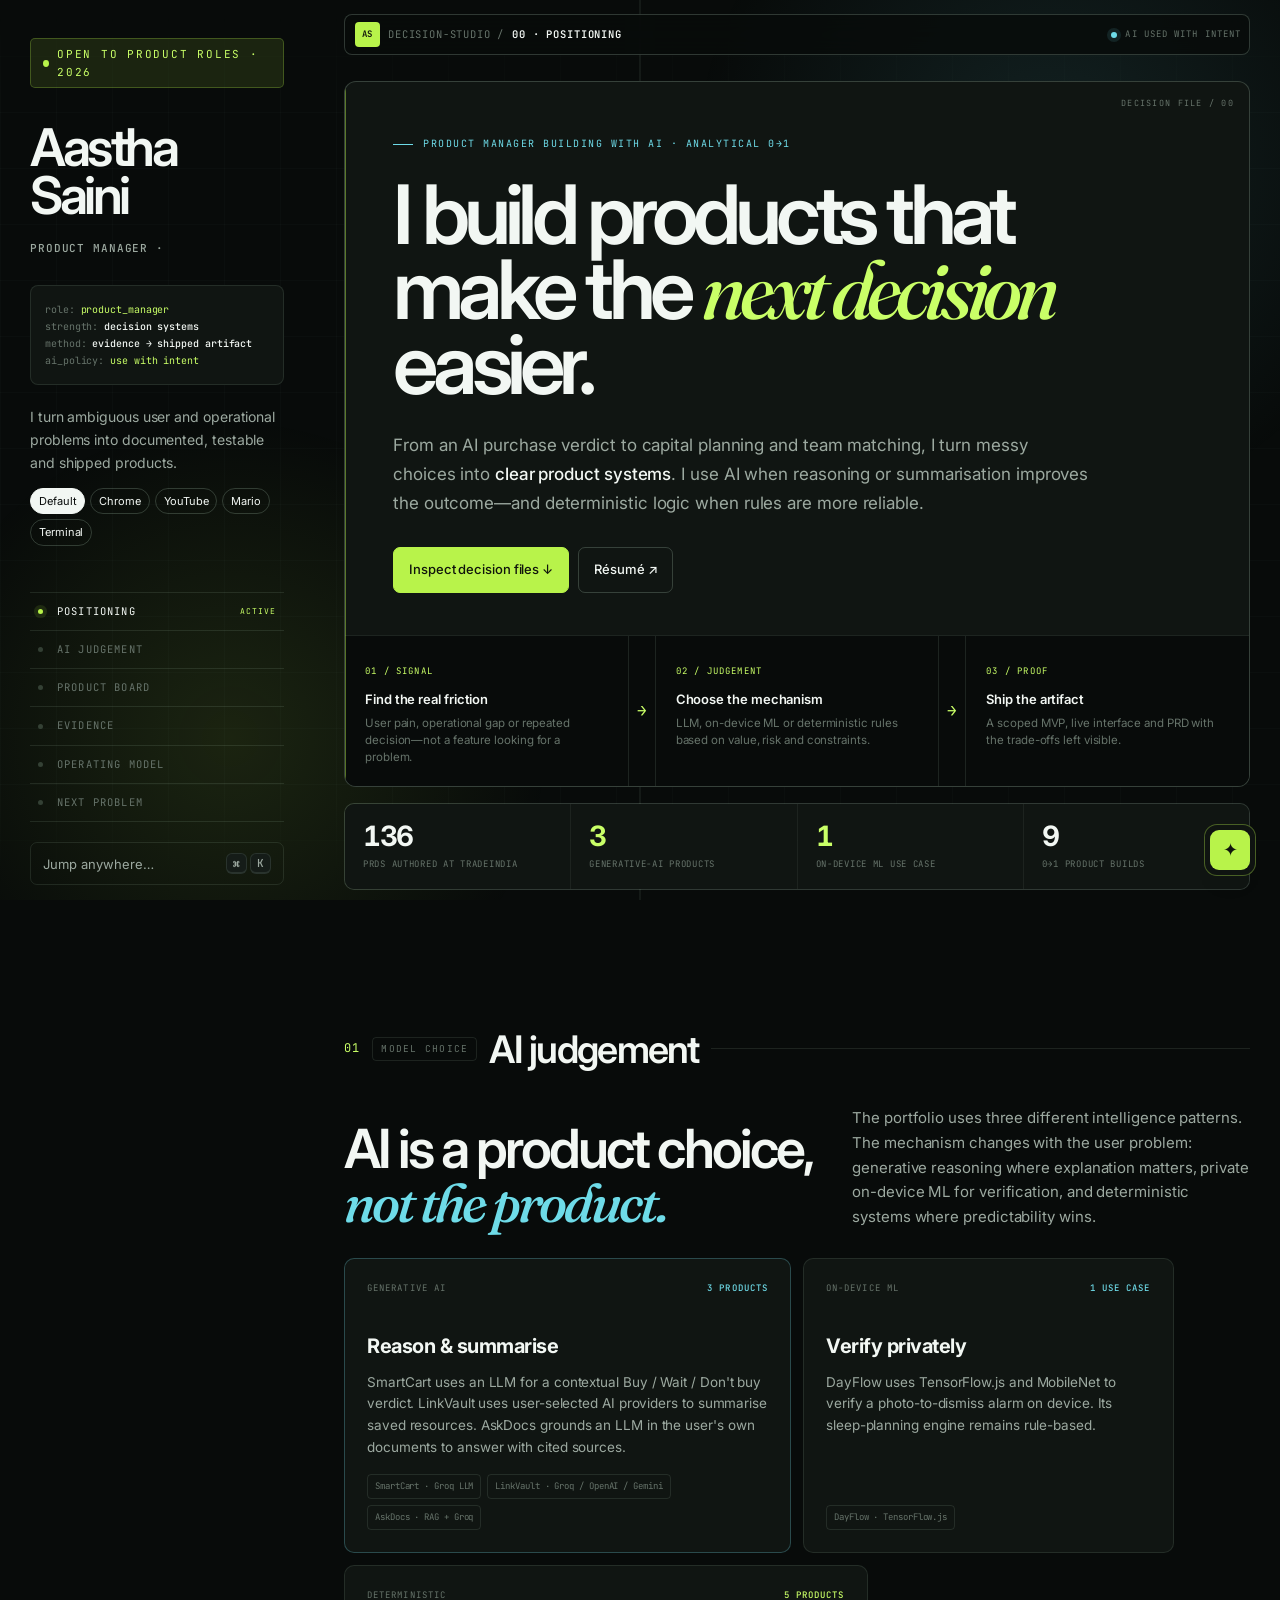
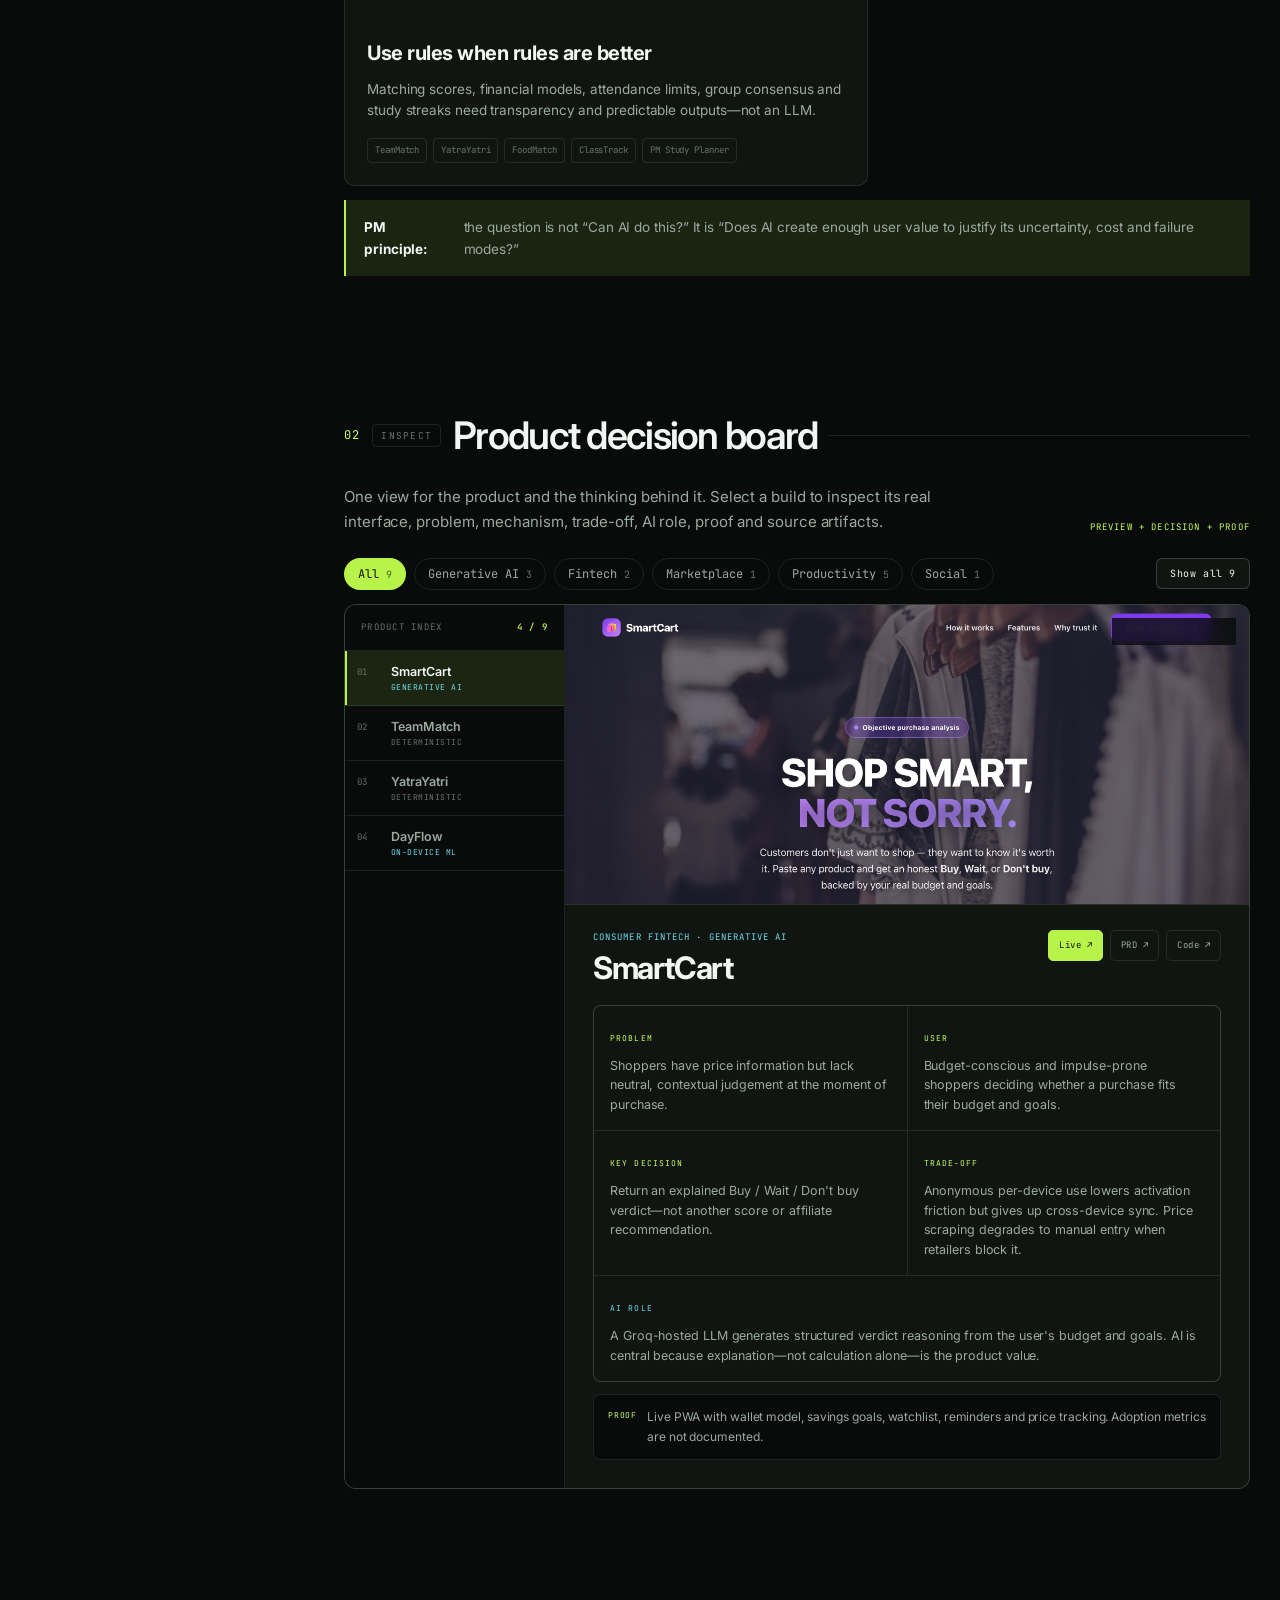
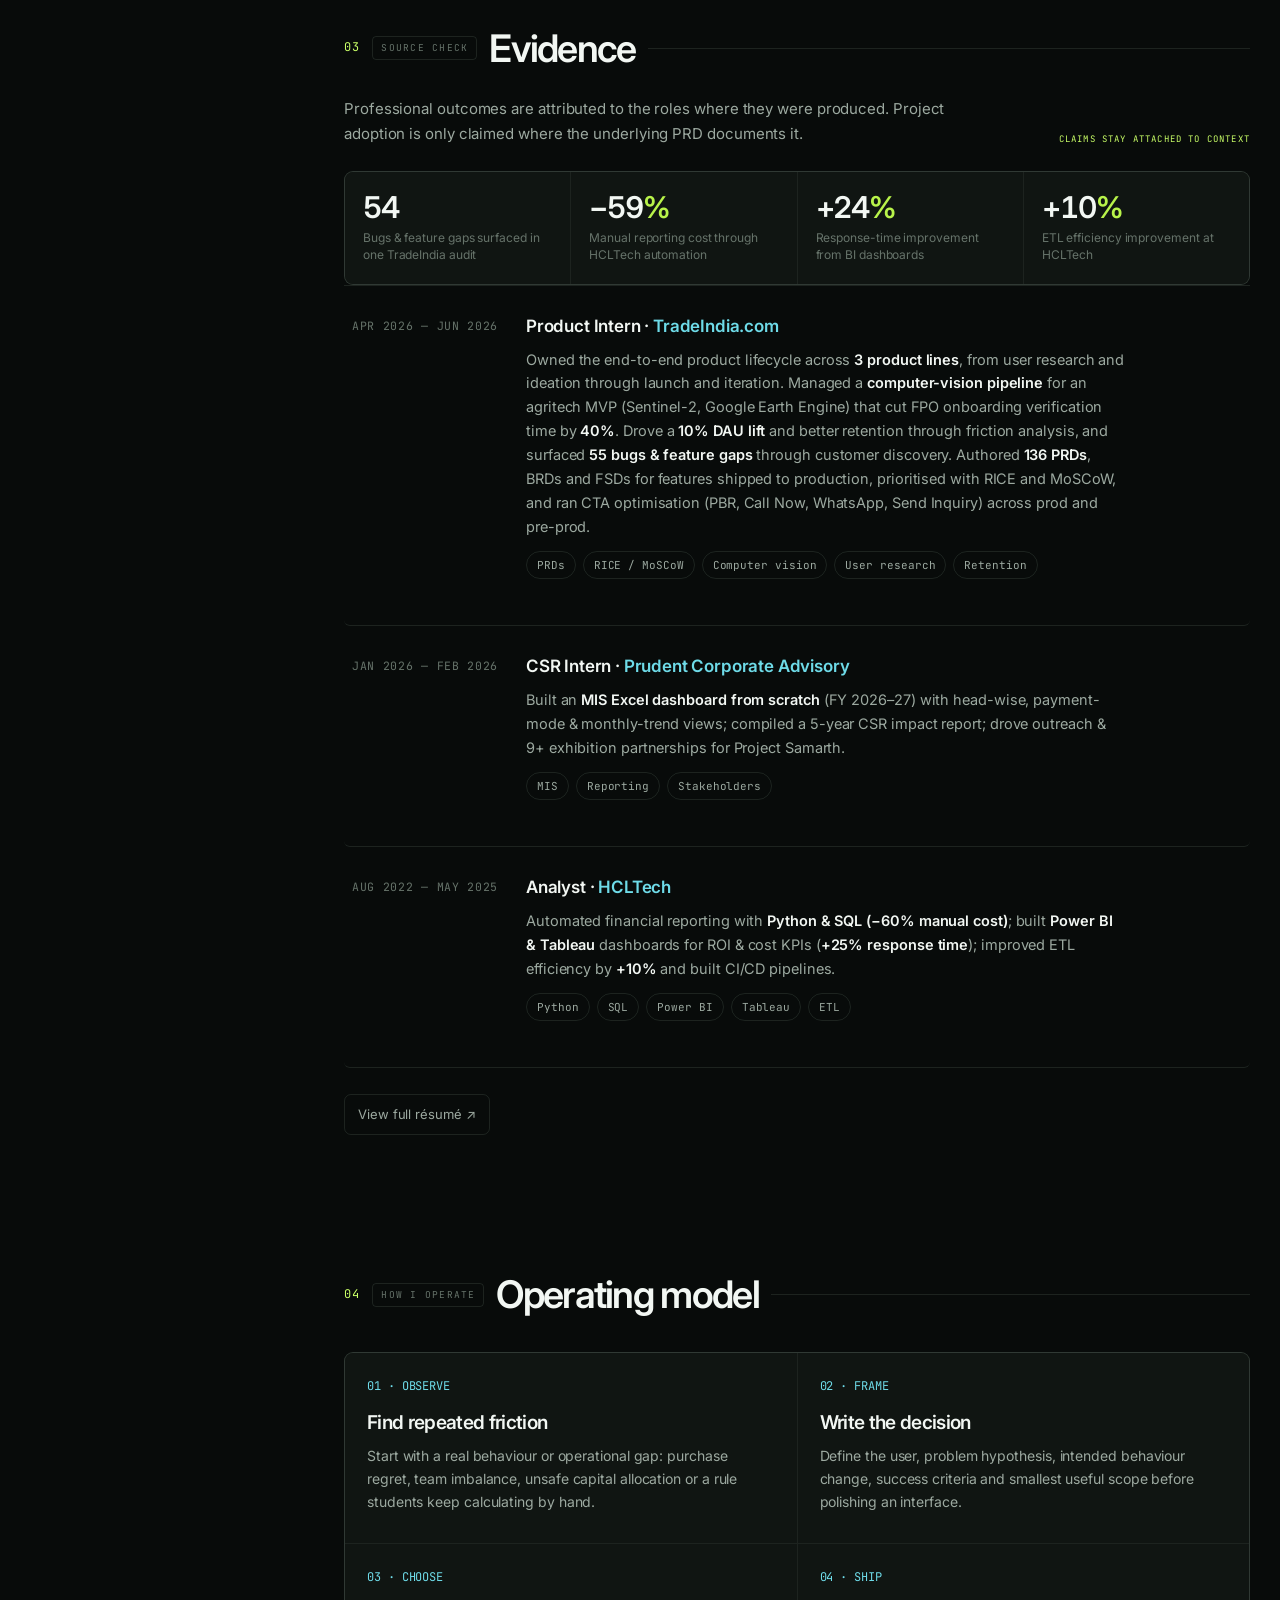
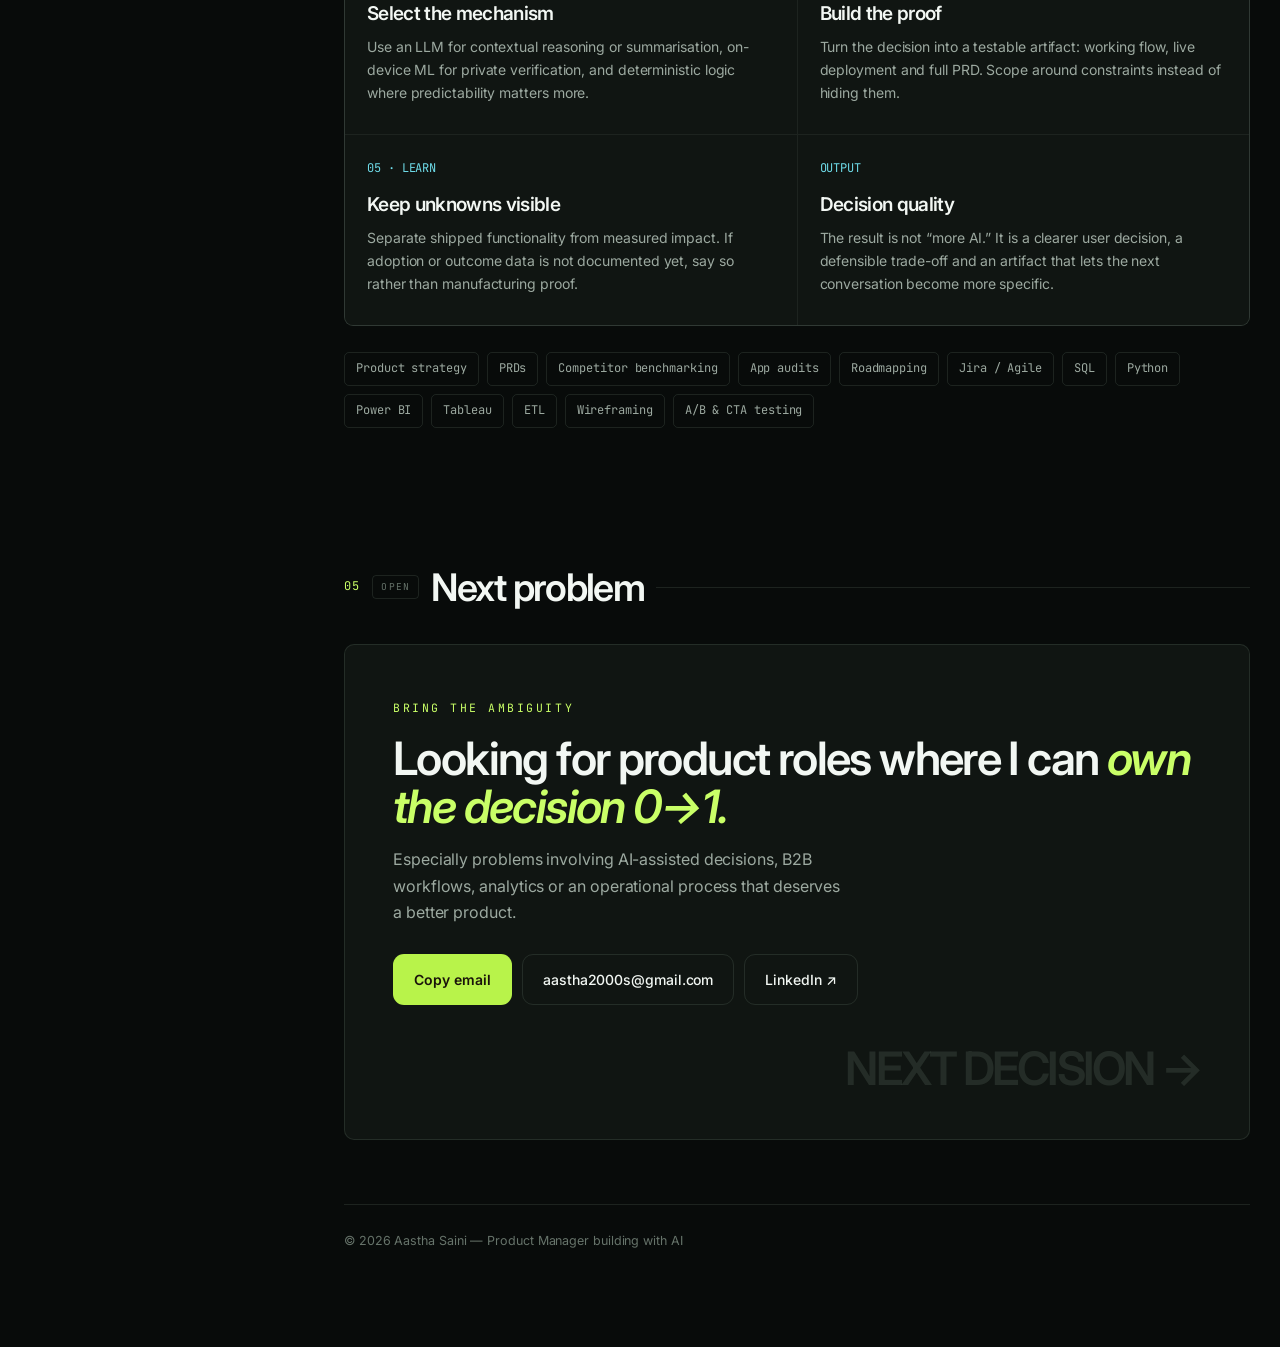
==== commit f8a48aad: "Add intro video to YouTube mode player Replace the static YouTube-mode photo player with a 27s intro" ====
--- a/index.html
+++ b/index.html
@@ -814,14 +814,17 @@
   html[data-mode="youtube"] .yt-chapters .yt-ts{font-family:'JetBrains Mono',monospace;font-size:13px;color:var(--muted);}
   html[data-mode="youtube"] .yt-chapters a:hover,html[data-mode="youtube"] .yt-chapters a.active{color:var(--accent-ink);}
 
-  html[data-mode="youtube"] .yt-screen{position:relative;aspect-ratio:16/9;overflow:hidden;background:radial-gradient(circle at 28% 35%,#3b0d18 0,#161016 42%,#0b0b0b 100%);}
-  html[data-mode="youtube"] .yt-play{position:absolute;left:50%;top:50%;width:68px;height:48px;margin:-24px 0 0 -34px;border-radius:14px;background:var(--accent);}
-  html[data-mode="youtube"] .yt-play::after{content:"";position:absolute;left:27px;top:15px;border-left:14px solid #fff;border-top:9px solid transparent;border-bottom:9px solid transparent;}
-  html[data-mode="youtube"] .yt-screen-text{position:absolute;left:22px;right:22px;bottom:18px;display:grid;gap:4px;}
-  html[data-mode="youtube"] .yt-screen-text b{font-size:clamp(22px,3vw,34px);font-weight:700;letter-spacing:-.01em;color:#fff;}
-  html[data-mode="youtube"] .yt-screen-text span{font-size:14px;color:#cfcfcf;}
-  html[data-mode="youtube"] .yt-progress{position:relative;height:4px;background:#303030;}
-  html[data-mode="youtube"] .yt-progress i{position:absolute;left:0;top:0;bottom:0;width:38%;background:var(--accent);}
+  html[data-mode="youtube"] .yt-screen{position:relative;aspect-ratio:16/9;overflow:hidden;cursor:pointer;background:#0a0e28;}
+  /* Intro video rendered from Aastha's photo; its on-screen copy comes from this page. */
+  html[data-mode="youtube"] .yt-video{position:absolute;inset:0;width:100%;height:100%;object-fit:cover;display:block;}
+  html[data-mode="youtube"] .yt-play{position:absolute;z-index:3;left:50%;top:50%;width:68px;height:48px;margin:-24px 0 0 -34px;padding:0;border:0;border-radius:14px;background:var(--accent);cursor:pointer;opacity:0;transition:opacity .2s;}
+  html[data-mode="youtube"] .yt-play::after{content:"";position:absolute;left:25px;top:15px;width:6px;height:18px;box-sizing:content-box;border-left:6px solid #fff;border-right:6px solid #fff;}
+  html[data-mode="youtube"] .yt-screen:hover .yt-play,html[data-mode="youtube"] .yt-play:focus-visible,html[data-mode="youtube"] .yt-player.paused .yt-play{opacity:1;}
+  html[data-mode="youtube"] .yt-play:focus-visible{outline:3px solid #fff;outline-offset:3px;}
+  html[data-mode="youtube"] .yt-player.paused .yt-play::after{left:27px;width:0;height:0;border-right:0;border-left:14px solid #fff;border-top:9px solid transparent;border-bottom:9px solid transparent;}
+  html[data-mode="youtube"] .yt-progress{position:relative;height:4px;background:#303030;cursor:pointer;}
+  html[data-mode="youtube"] .yt-progress::before{content:"";position:absolute;left:0;right:0;top:-6px;bottom:-6px;}
+  html[data-mode="youtube"] .yt-progress i{position:absolute;left:0;top:0;bottom:0;width:0;background:var(--accent);}
   html[data-mode="youtube"] .yt-title{font-family:'Inter',sans-serif;font-size:20px;font-weight:600;line-height:1.35;letter-spacing:0;color:var(--ink);}
   html[data-mode="youtube"] .yt-row{display:flex;align-items:center;justify-content:space-between;flex-wrap:wrap;gap:14px;margin-top:14px;}
   html[data-mode="youtube"] .yt-channel{display:flex;align-items:center;gap:12px;flex-wrap:wrap;}
@@ -1011,12 +1014,12 @@
       </div>
       <!-- ABOUT -->
       <section id="about" class="reveal">
-        <div class="yt-player" aria-hidden="true">
-          <div class="yt-screen">
-            <span class="yt-play"></span>
-            <div class="yt-screen-text"><b>Aastha Saini</b><span>Product Manager · Analytics &amp; B2B Platforms</span></div>
+        <div class="yt-player">
+          <div class="yt-screen" id="ytScreen">
+            <video class="yt-video" id="ytVideo" src="assets/hero/aastha-intro.mp4" poster="assets/hero/aastha-intro-poster.jpg" muted loop playsinline preload="none" aria-label="27-second intro video: Aastha Saini, Product Manager. Positioning, skills, selected work, evidence and contact details."></video>
+            <button type="button" class="yt-play" id="ytPlay" aria-label="Play intro video"></button>
           </div>
-          <div class="yt-progress"><i></i></div>
+          <div class="yt-progress" id="ytProgress" aria-hidden="true"><i></i></div>
         </div>
         <div class="yt-meta">
           <p class="yt-title">Product Manager building with AI</p>
@@ -1249,6 +1252,31 @@
       applyTheme(next);
       try { localStorage.setItem('theme', next); } catch(e){}
     });
+
+    /* YouTube-mode player: intro video with click-to-pause and a live, seekable progress bar. */
+    (function(){
+      var player = document.querySelector('.yt-player'), screen = document.getElementById('ytScreen'), btn = document.getElementById('ytPlay');
+      var video = document.getElementById('ytVideo'), bar = document.getElementById('ytProgress'), fill = bar && bar.firstElementChild;
+      if (!player || !screen || !btn || !video) return;
+      var userPaused = reduce, raf = 0;
+      function sync(){ var on = !video.paused; player.classList.toggle('paused', !on); btn.setAttribute('aria-label', on ? 'Pause intro video' : 'Play intro video'); }
+      function tick(){ if (fill && video.duration) fill.style.width = (video.currentTime / video.duration * 100) + '%'; raf = video.paused ? 0 : requestAnimationFrame(tick); }
+      function tryPlay(){ var p = video.play(); if (p && p.catch) p.catch(function(){ sync(); }); }
+      video.addEventListener('play', function(){ sync(); if (!raf) raf = requestAnimationFrame(tick); });
+      video.addEventListener('pause', sync);
+      video.addEventListener('seeked', tick);
+      screen.addEventListener('click', function(){ if (video.paused){ userPaused = false; tryPlay(); } else { userPaused = true; video.pause(); } });
+      if (bar) bar.addEventListener('click', function(e){
+        if (!video.duration) return;
+        var r = bar.getBoundingClientRect();
+        video.currentTime = Math.max(0, Math.min(1, (e.clientX - r.left) / r.width)) * video.duration;
+      });
+      // Play only while the player is on screen; it is display:none outside YouTube mode, so other modes never load the video.
+      if ('IntersectionObserver' in window) new IntersectionObserver(function(entries){
+        entries.forEach(function(en){ if (en.isIntersecting){ if (!userPaused) tryPlay(); } else if (!video.paused) video.pause(); });
+      }, { threshold: 0.25 }).observe(video);
+      sync();
+    })();
 
     /* Product decision explorer — facts sourced from each project's PRD/README */
     (function(){
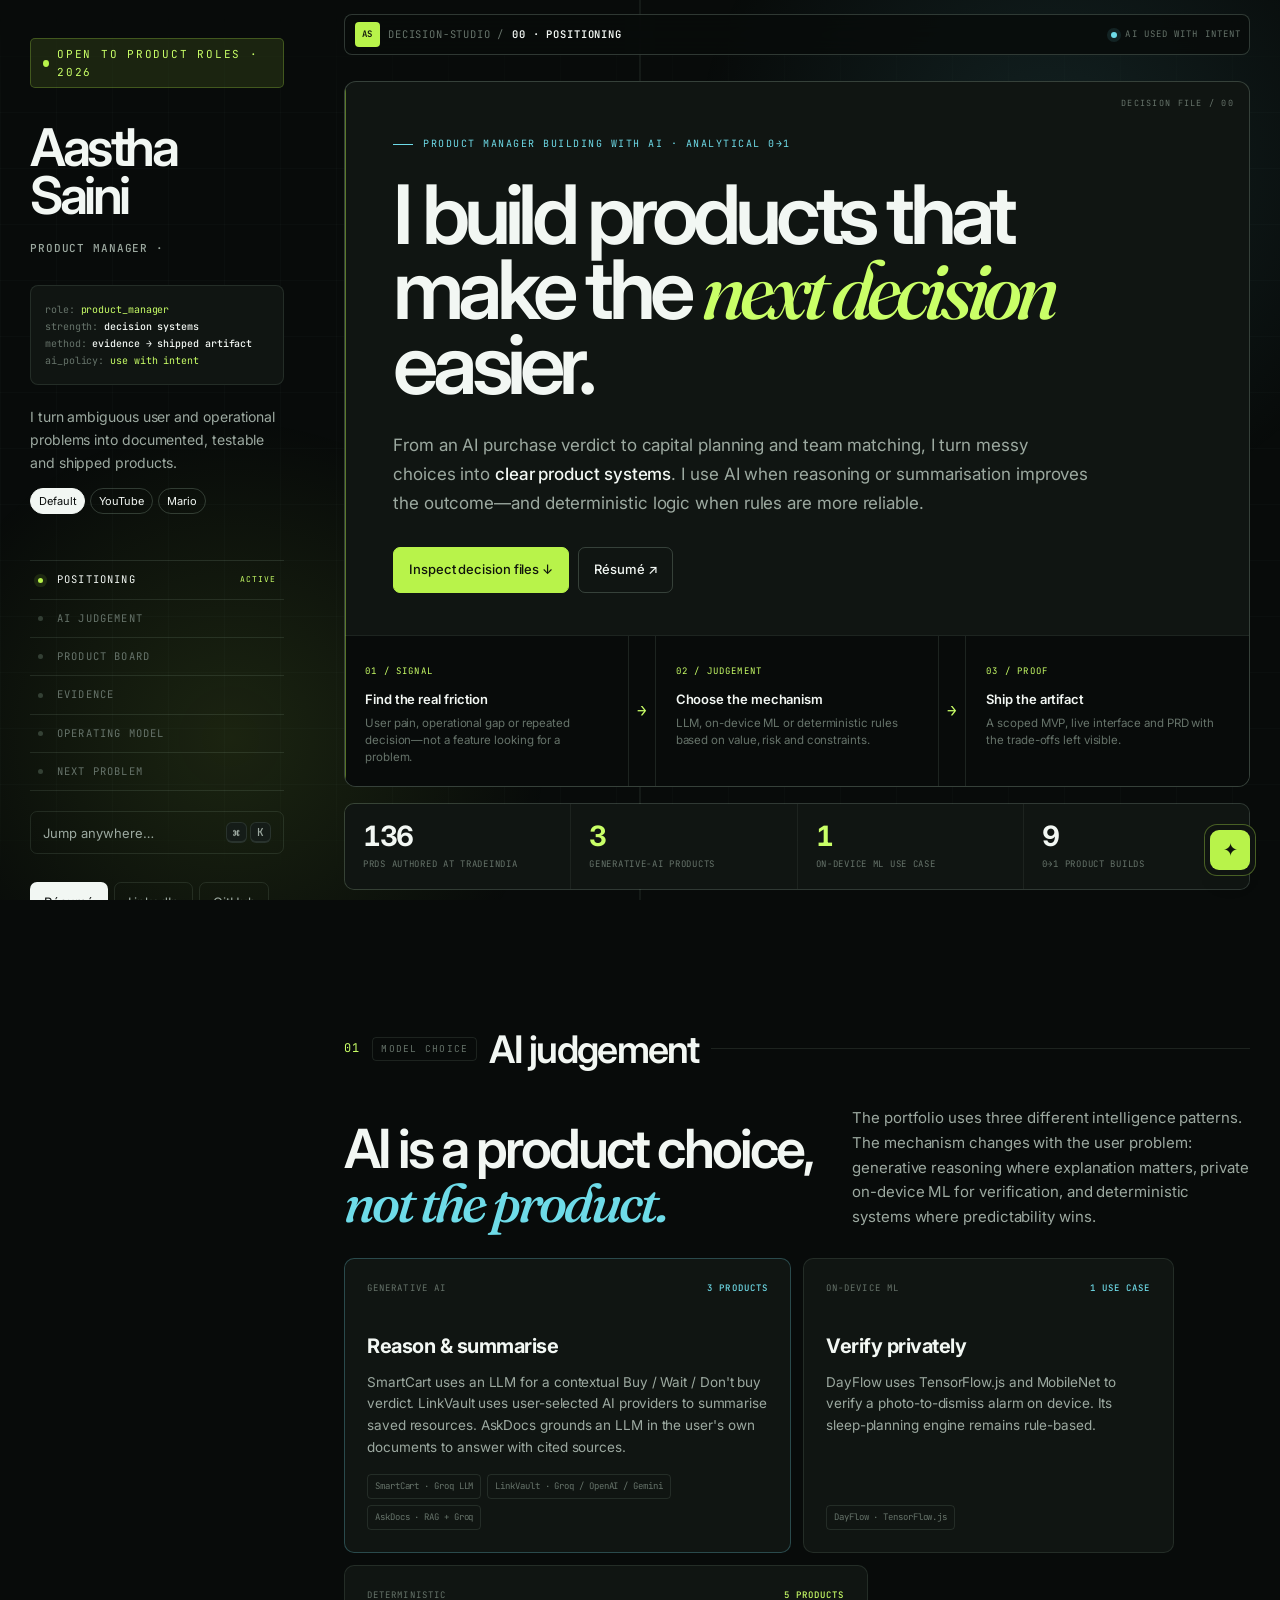
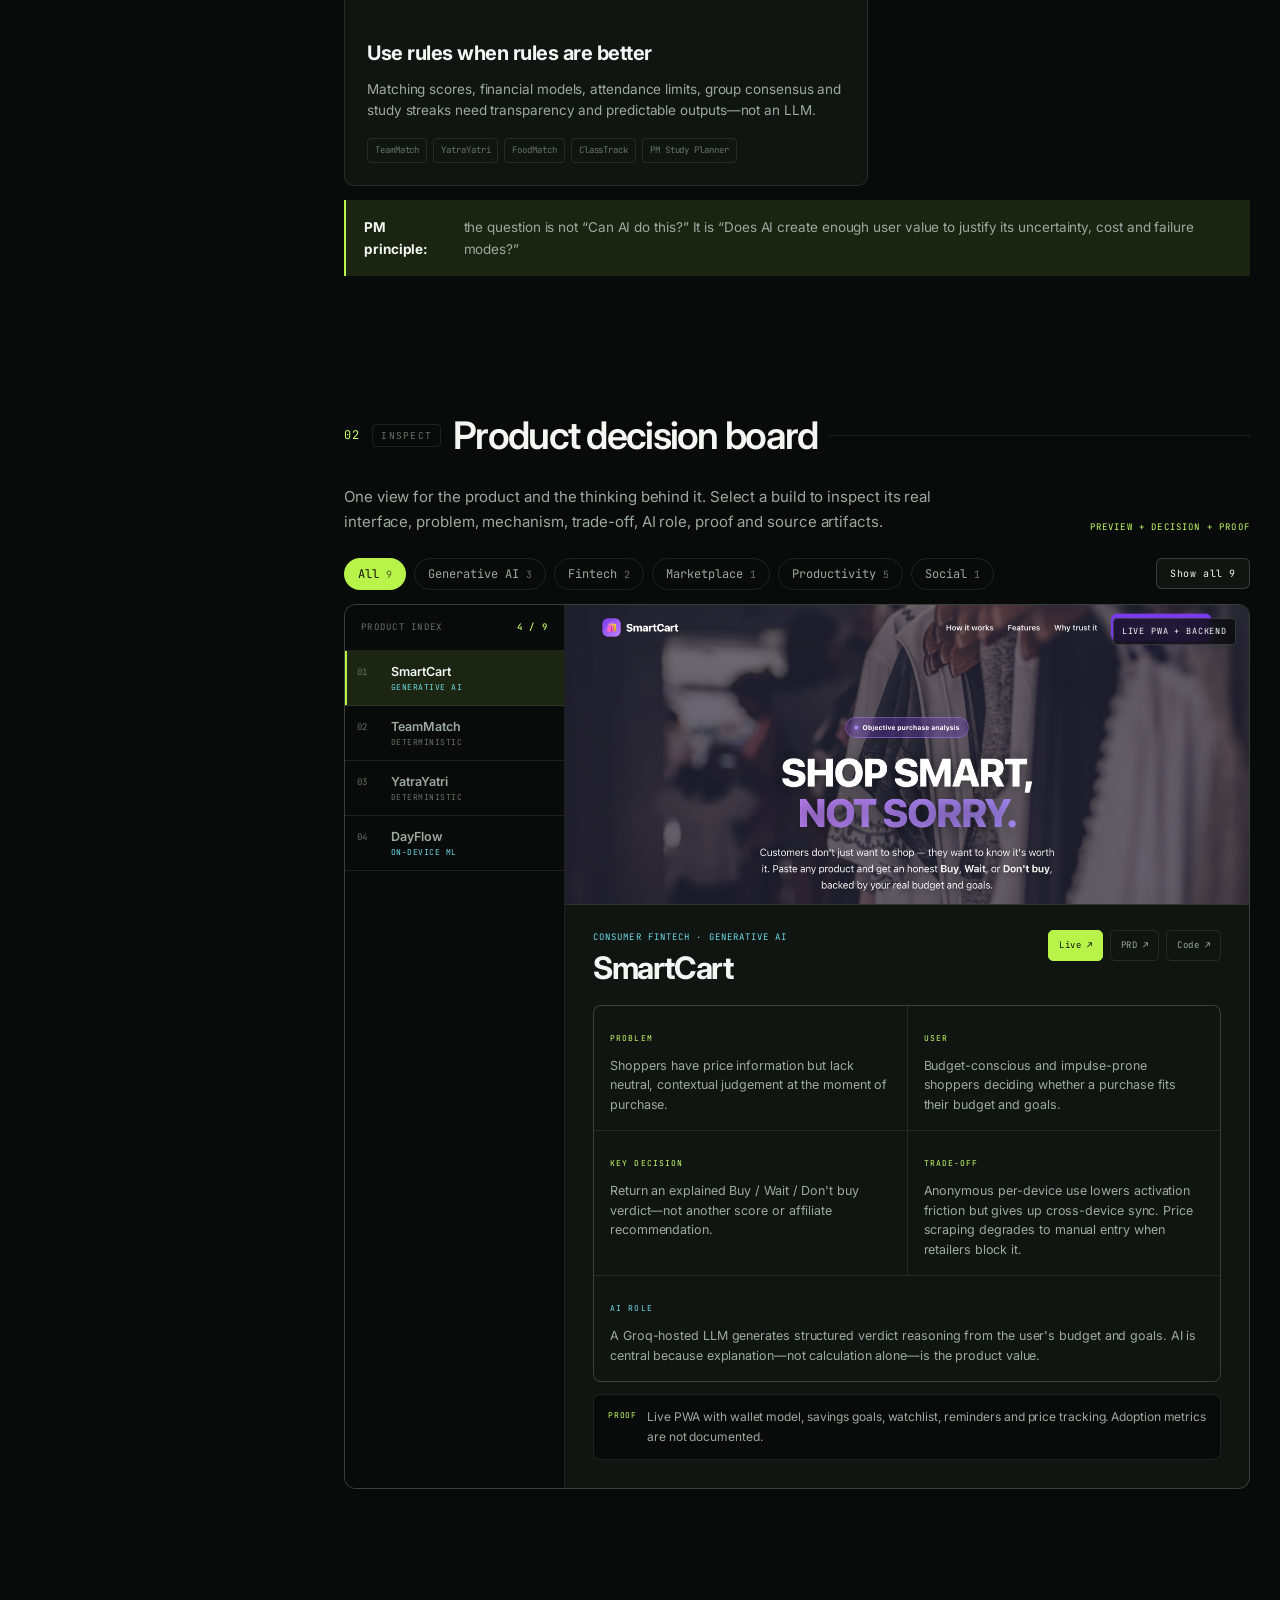
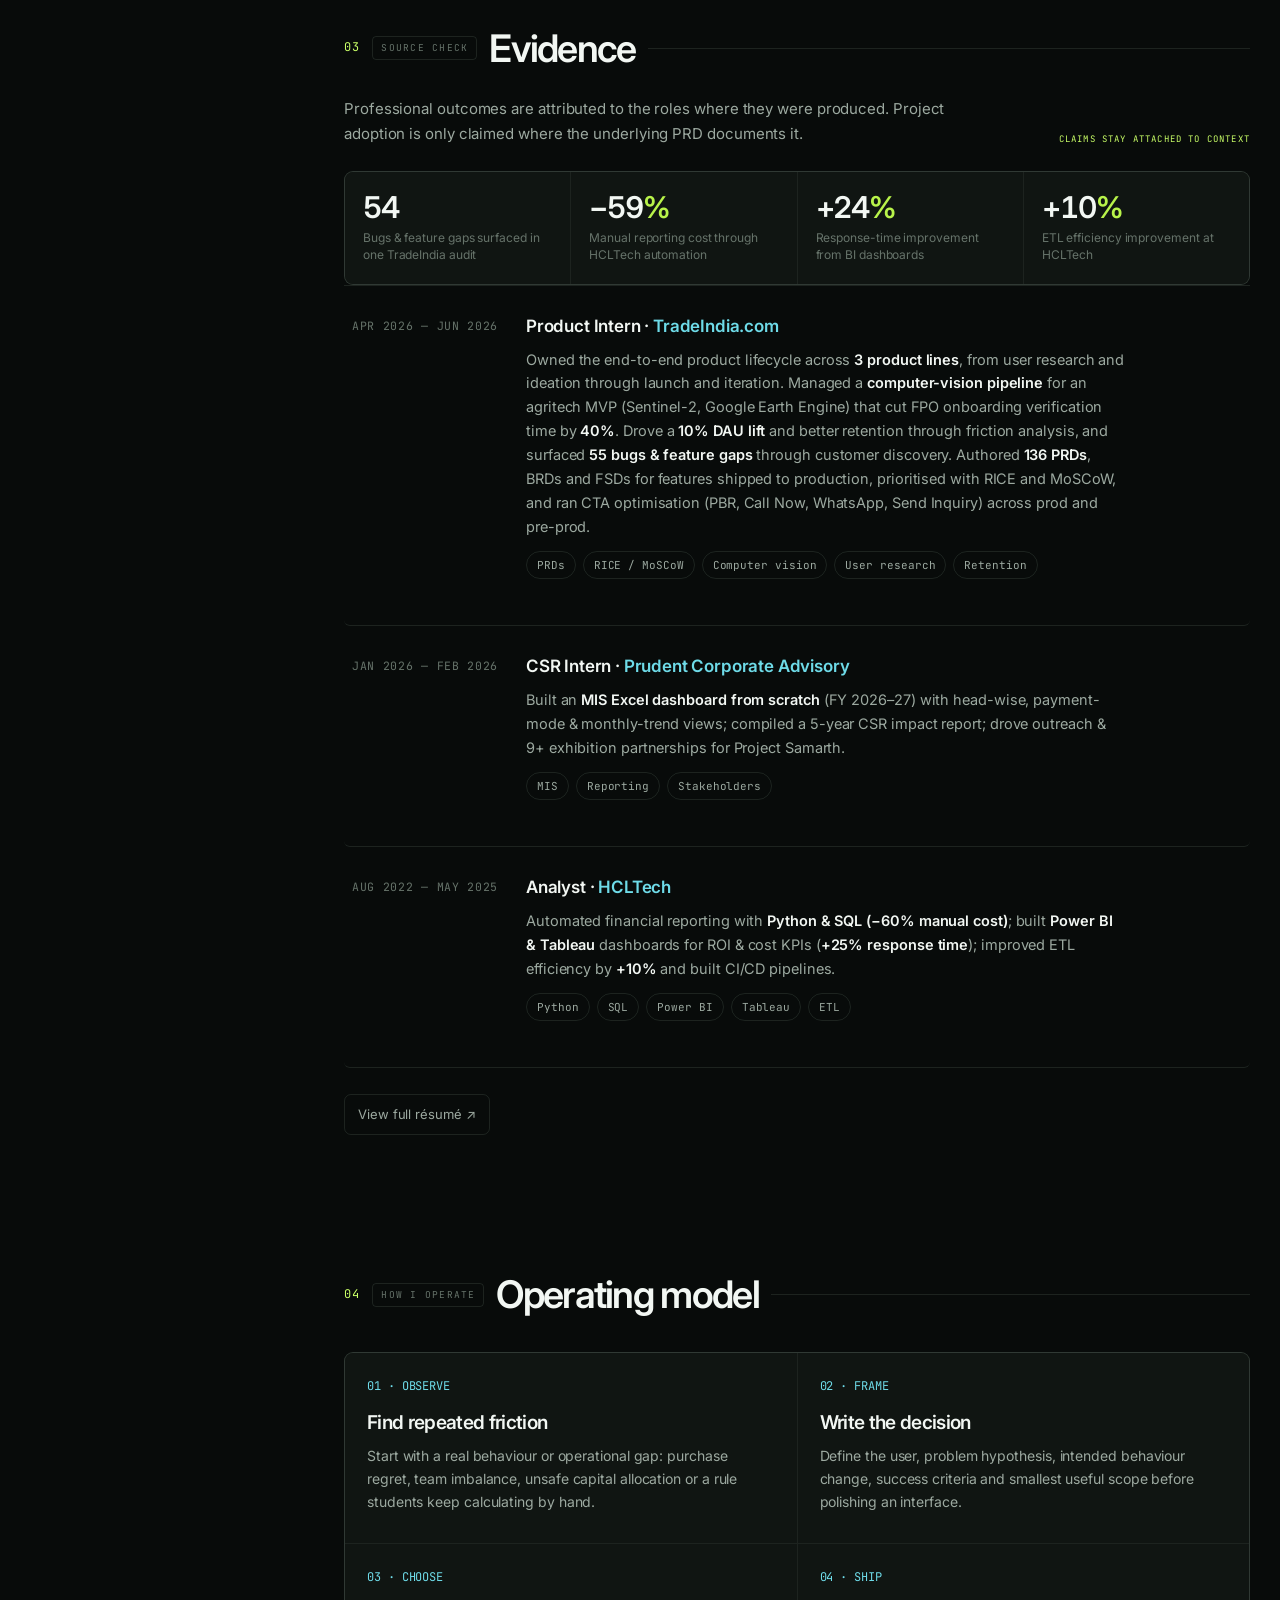
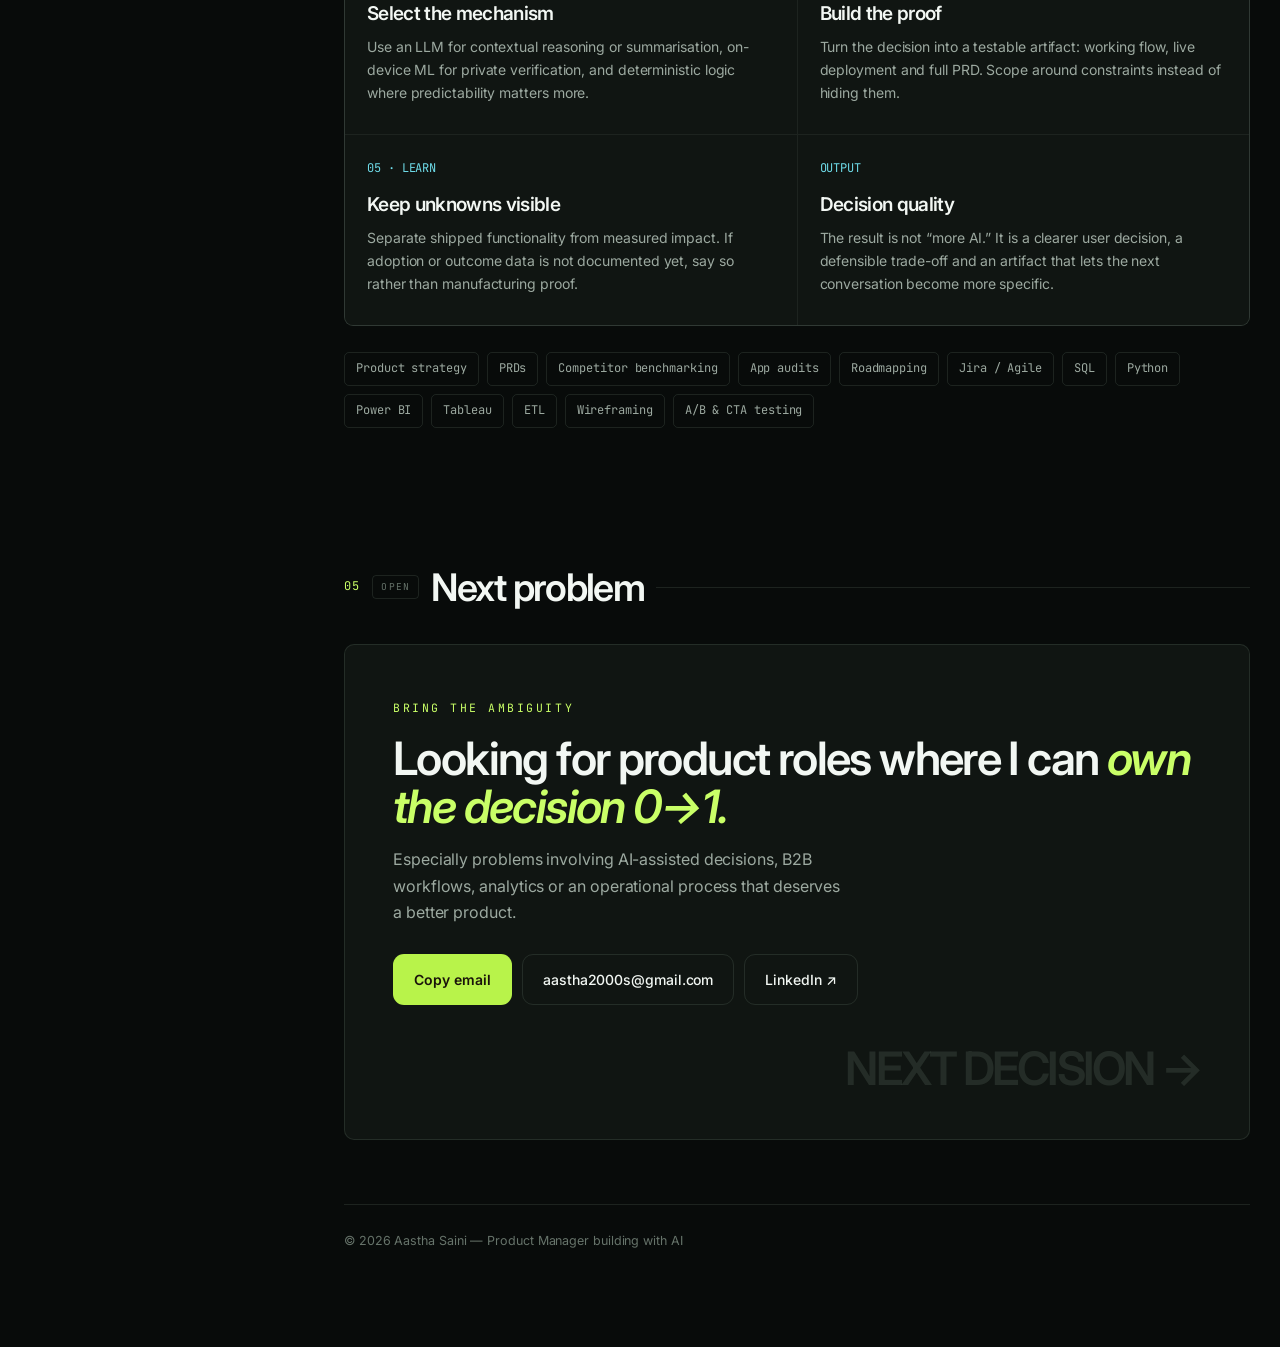
==== commit b9022446: "Remove Chrome and Terminal modes Keep the YouTube and Mario layouts. Links to ?mode=chrome and ?mode" ====
--- a/index.html
+++ b/index.html
@@ -739,29 +739,11 @@
   html[data-mode] section{scroll-margin-top:calc(var(--top-h) + 16px);}
   @media (max-width:960px){html[data-mode] aside{position:static;height:auto;}}
 
-  html[data-mode="chrome"]{--top-h:84px;--bot-h:0px;--bg:#ffffff;--surface:#ffffff;--surface-2:#f1f3f4;--ink:#202124;--muted:#5f6368;--faint:#80868b;--line:rgba(60,64,67,.16);--line-strong:rgba(60,64,67,.32);--accent:#1a73e8;--accent-soft:rgba(26,115,232,.10);--accent-ink:#1a66d1;--signal:#188038;--signal-soft:rgba(24,128,56,.10);--sel:rgba(26,115,232,.2);--shadow:0 2px 8px rgba(60,64,67,.18);}
   html[data-mode="youtube"]{--top-h:104px;--bot-h:0px;--bg:#0f0f0f;--surface:#181818;--surface-2:#272727;--ink:#f1f1f1;--muted:#aaaaaa;--faint:#777777;--line:rgba(255,255,255,.10);--line-strong:rgba(255,255,255,.22);--accent:#ff0033;--accent-soft:rgba(255,0,51,.14);--accent-ink:#ff4e6b;--signal:#3ea6ff;--signal-soft:rgba(62,166,255,.12);--sel:rgba(255,0,51,.3);--shadow:none;}
-  html[data-mode="terminal"]{--top-h:36px;--bot-h:40px;--bg:#1e1e2e;--surface:#181825;--surface-2:#24273a;--ink:#cdd6f4;--muted:#a6adc8;--faint:#6c7086;--line:rgba(205,214,244,.10);--line-strong:rgba(205,214,244,.22);--accent:#a6e3a1;--accent-soft:rgba(166,227,161,.12);--accent-ink:#a6e3a1;--signal:#89b4fa;--signal-soft:rgba(137,180,250,.12);--sel:rgba(166,227,161,.25);--shadow:none;}
   html[data-mode="mario"]{--top-h:72px;--bot-h:84px;--bg:#5c94fc;--surface:#ffffff;--surface-2:#fbd39b;--ink:#000000;--muted:#222222;--faint:#333333;--line:#000000;--line-strong:#000000;--accent:#e45c10;--accent-soft:#fbd39b;--accent-ink:#8a2c00;--signal:#00a800;--signal-soft:#c8f0c8;--sel:#fbd39b;--shadow:none;}
 
-  html[data-mode="terminal"] body, html[data-mode="terminal"] body *{font-family:'JetBrains Mono',ui-monospace,Menlo,monospace !important;}
   html[data-mode="mario"] body, html[data-mode="mario"] body *{font-family:'JetBrains Mono',ui-monospace,Menlo,monospace !important;}
   html[data-mode="mario"] :is(.card,.feature,.studio-hero,.studio-stat,.principle,.xrow,.phase,.pipe-node,.case-cell,.ai-card,.skill,.tag,.chip,.icbtn,.cbtn,.stat){border:3px solid #000 !important;border-radius:0 !important;box-shadow:4px 4px 0 #000;}
-  html[data-mode="chrome"] body{background:#ffffff;}
-
-  /* Chrome bars */
-  .mb-chrome{height:100%;display:flex;flex-direction:column;background:#dee1e6;color:#202124;font-family:'Inter',-apple-system,'Segoe UI',sans-serif;font-size:13px;}
-  .mb-tabs{display:flex;align-items:flex-end;gap:4px;height:38px;padding:8px 8px 0;overflow:hidden;}
-  .mb-tab{display:flex;align-items:center;gap:8px;height:30px;min-width:0;max-width:190px;padding:0 14px;border:0;border-radius:8px 8px 0 0;background:#cfd3d9;color:#3c4043;font:inherit;font-size:12px;cursor:pointer;white-space:nowrap;}
-  .mb-tab span{overflow:hidden;text-overflow:ellipsis;}
-  .mb-tab.on{background:#ffffff;color:#202124;}
-  .mb-fav{width:14px;height:14px;flex:none;display:grid;place-items:center;border-radius:3px;background:#1a73e8;color:#fff;font-style:normal;font-size:9px;font-weight:700;}
-  .mb-bar{flex:1;display:flex;align-items:center;gap:6px;padding:0 12px;background:#ffffff;border-bottom:1px solid #dadce0;}
-  .mb-btn{width:28px;height:28px;flex:none;display:grid;place-items:center;border:0;border-radius:50%;background:transparent;color:#5f6368;font:inherit;font-size:16px;cursor:pointer;}
-  .mb-btn.dis{opacity:.4;}
-  .mb-url{flex:1;min-width:0;display:flex;align-items:center;gap:8px;height:32px;padding:0 14px;border-radius:999px;background:#f1f3f4;color:#202124;white-space:nowrap;overflow:hidden;text-overflow:ellipsis;}
-  .mb-lock{width:8px;height:8px;flex:none;border-radius:50%;background:#188038;}
-  .mb-pill{flex:none;padding:7px 14px;border-radius:999px;background:#1a73e8;color:#fff;font-weight:500;text-decoration:none;}
 
   /* YouTube bars */
   .mb-yt{height:100%;background:#0f0f0f;color:#f1f1f1;font-family:'Inter',-apple-system,'Segoe UI',sans-serif;font-size:13px;border-bottom:1px solid #303030;}
@@ -863,22 +845,6 @@
   html[data-mode="youtube"] .case-tab b{font-size:14px;font-weight:600;color:var(--ink);}
   html[data-mode="youtube"] .case-tab small{margin-top:4px;font-family:'Inter',sans-serif;font-size:12px;letter-spacing:0;text-transform:none;color:var(--muted);}
 
-  /* Terminal bars */
-  .mb-tbar{height:100%;display:flex;align-items:flex-end;gap:2px;padding:0 8px;background:#11111b;overflow:hidden;}
-  .mb-tbar button{height:30px;flex:none;padding:0 14px;border:0;border-radius:6px 6px 0 0;background:#181825;color:#a6adc8;font:inherit;font-size:12px;cursor:pointer;white-space:nowrap;}
-  .mb-tbar button.on{background:#1e1e2e;color:#cdd6f4;}
-  .mb-tbot{height:100%;display:flex;align-items:center;gap:10px;padding:0 14px;margin:0;background:#181825;border-top:1px solid #313244;color:#cdd6f4;font-size:13px;}
-  .mb-ps{flex:none;color:#a6e3a1;white-space:nowrap;}
-  .mb-cmd{flex:0 0 260px;min-width:0;border:0;outline:none;background:transparent;color:#cdd6f4;font:inherit;}
-  .mb-out{flex:1;min-width:0;overflow:hidden;text-overflow:ellipsis;white-space:nowrap;color:#a6adc8;}
-  .mb-stat{flex:none;padding:4px 10px;background:#89b4fa;color:#1e1e2e;white-space:nowrap;}
-
-  /* Mario bars */
-  @media (max-width:960px){
-    .mb-tabs,.mb-tbar{overflow-x:auto;}
-    .mb-cmd{flex-basis:140px;}
-    .mb-stat{display:none;}
-  }
   /* Mario world: sky, clouds and hills behind the page, brick ground and a walking hero */
   html[data-mode="mario"] .mb-hud,html[data-mode="mario"] .mb-hud *{font-family:'Press Start 2P',monospace !important;}
   html[data-mode="mario"] body{background:#5c94fc;}
@@ -962,10 +928,8 @@
       <p class="rail-lead">I turn ambiguous user and operational problems into documented, testable and shipped products.</p>
       <div class="mode-picker" aria-label="Choose a layout mode">
         <a href="index.html" data-mode-link="">Default</a>
-        <a href="?mode=chrome" data-mode-link="chrome">Chrome</a>
         <a href="?mode=youtube" data-mode-link="youtube">YouTube</a>
         <a href="?mode=mario" data-mode-link="mario">Mario</a>
-        <a href="?mode=terminal" data-mode-link="terminal">Terminal</a>
       </div>
 
       <nav class="yt-chapters" aria-label="Chapters">
@@ -1764,9 +1728,8 @@
     var topEl = document.getElementById('modeTop');
     var botEl = document.getElementById('modeBottom');
     var sceneEl = document.getElementById('modeScene');
-    var RESUME = 'resume/Aastha-Saini-Product-Resume.pdf';
     var MAIL = 'mailto:aastha2000s@gmail.com';
-    var MODES = ['chrome', 'youtube', 'mario', 'terminal'];
+    var MODES = ['youtube', 'mario'];
     var SECTIONS = [
       { id:'about',      label:'Positioning',     term:'about.md',    world:'1-1' },
       { id:'ai',         label:'AI judgement',    term:'ai.md',       world:'1-2' },
@@ -1864,20 +1827,7 @@
     }
 
     var BUILD = {
-      chrome: function(){
-        var tabs = SECTIONS.map(function(s){
-          return '<button type="button" class="mb-tab" data-go="' + s.id + '" data-tab="' + s.id + '"><i class="mb-fav">' + s.label.charAt(0) + '</i><span>' + s.label + '</span></button>';
-        }).join('');
-        return {
-          top: '<div class="mb-chrome">' +
-            '<div class="mb-tabs"><button type="button" class="mb-tab" data-go=""><i class="mb-fav">A</i><span>Aastha Saini</span></button>' + tabs + '</div>' +
-            '<div class="mb-bar"><span class="mb-btn dis">&larr;</span><span class="mb-btn dis">&rarr;</span><button type="button" class="mb-btn" data-go="" aria-label="Back to top">&#8635;</button>' +
-            '<div class="mb-url"><span class="mb-lock"></span><span id="mbUrl">aastha381.github.io/portfolio</span></div>' +
-            '<a class="mb-pill" href="' + RESUME + '" target="_blank" rel="noopener">Résumé</a></div></div>',
-          bottom: ''
-        };
-      },
-      youtube: function(){
+            youtube: function(){
         var chips = '<button type="button" data-go="" data-chip="">All</button>' + SECTIONS.map(function(s){
           return '<button type="button" data-go="' + s.id + '" data-chip="' + s.id + '">' + s.label + '</button>';
         }).join('');
@@ -1913,17 +1863,6 @@
             '<div class="mb-flag" aria-hidden="true"></div>' +
             '</div>'
         };
-      },
-      terminal: function(){
-        var tabs = '<button type="button" data-go="" data-tab="">aastha — zsh</button>' + SECTIONS.map(function(s){
-          return '<button type="button" data-go="' + s.id + '" data-tab="' + s.id + '">' + s.term + '</button>';
-        }).join('');
-        return {
-          top: '<div class="mb-tbar">' + tabs + '</div>',
-          bottom: '<form class="mb-tbot" data-form="cmd" autocomplete="off"><span class="mb-ps">aastha@mac ~/portfolio %</span>' +
-            '<input class="mb-cmd" name="cmd" aria-label="Terminal command" placeholder="type help" spellcheck="false" autocomplete="off">' +
-            '<span class="mb-out" id="mbOut"></span><span class="mb-stat" id="mbStatus">~/portfolio</span></form>'
-        };
       }
     };
 
@@ -1935,29 +1874,6 @@
       if (!id){ window.scrollTo({ top: 0, behavior: 'smooth' }); return; }
       var el = document.getElementById(id);
       if (el) el.scrollIntoView({ behavior: 'smooth', block: 'start' });
-    }
-
-    function runCmd(raw){
-      var parts = (raw || '').trim().split(/\s+/);
-      var cmd = (parts[0] || '').toLowerCase();
-      var arg = (parts[1] || '').toLowerCase().replace(/(\.md|\.txt|\/)$/, '');
-      var out = '';
-      if (cmd === 'help') out = 'commands: ls · cd <section> · cat <section> · open resume · mail · clear';
-      else if (cmd === 'ls') out = SECTIONS.map(function(s){ return s.term; }).join('  ');
-      else if (cmd === 'cd' || cmd === 'cat'){
-        if (!arg){ go(''); out = '~/portfolio'; }
-        else {
-          var hit = find(arg);
-          if (hit){ go(hit.id); out = (cmd === 'cat' ? 'opening ' : 'moved to ') + hit.term; }
-          else out = cmd + ': no such section: ' + arg;
-        }
-      }
-      else if (cmd === 'open' && arg === 'resume'){ window.open(RESUME, '_blank', 'noopener'); out = 'opening resume.pdf'; }
-      else if (cmd === 'mail'){ location.href = MAIL; out = 'opening mail…'; }
-      else if (cmd === 'clear'){ out = ''; }
-      else if (cmd) out = 'command not found: ' + cmd;
-      var o = document.getElementById('mbOut');
-      if (o) o.textContent = out;
     }
 
     function onSearch(form){
@@ -2068,16 +1984,8 @@
       activeId = id;
       if (!current) return;
       var s = find(id);
-      if (current === 'chrome'){
-        document.querySelectorAll('.mb-tab[data-tab]').forEach(function(b){ b.classList.toggle('on', b.getAttribute('data-tab') === id); });
-        var url = document.getElementById('mbUrl');
-        if (url) url.textContent = 'aastha381.github.io/portfolio' + (s ? '#' + id : '');
-      } else if (current === 'youtube'){
+      if (current === 'youtube'){
         document.querySelectorAll('[data-chip]').forEach(function(b){ b.classList.toggle('on', b.getAttribute('data-chip') === id); });
-      } else if (current === 'terminal'){
-        document.querySelectorAll('.mb-tbar [data-tab]').forEach(function(b){ b.classList.toggle('on', b.getAttribute('data-tab') === id); });
-        var st = document.getElementById('mbStatus');
-        if (st && s) st.textContent = '~/portfolio/' + s.term;
       } else if (current === 'mario'){
         var w = document.getElementById('mbWorld'); if (w && s) w.textContent = s.world;
         var c = document.getElementById('mbCoins'); if (c) c.textContent = '×' + Object.keys(seen).length;
@@ -2168,10 +2076,9 @@
     document.addEventListener('submit', function(e){
       var kind = e.target.getAttribute('data-form');
       if (kind === 'search'){ e.preventDefault(); onSearch(e.target); }
-      else if (kind === 'cmd'){ e.preventDefault(); runCmd(e.target.cmd.value); e.target.cmd.value = ''; }
     });
     document.addEventListener('keydown', function(e){
-      if (e.target.closest && e.target.closest('.mb-search, .mb-cmd')) e.stopPropagation();
+      if (e.target.closest && e.target.closest('.mb-search')) e.stopPropagation();
     });
 
     setMode(new URLSearchParams(location.search).get('mode'));
--- a/assets/super-aastha.css
+++ b/assets/super-aastha.css
@@ -51,7 +51,8 @@
 .sa-panel h2{margin:0 0 6px;font-size:14px;line-height:1.6;font-weight:400;color:#c84c0c;}
 .sa-panel p{font-family:'JetBrains Mono',ui-monospace,monospace;font-size:13px;line-height:1.55;color:#222;margin:0 0 10px;}
 .sa-row{display:flex;flex-wrap:wrap;gap:10px;margin-top:14px;}
-.sa-keys{margin-top:16px;font-size:8px;line-height:2.4;color:#fff;text-shadow:1px 1px 0 #000;}
+.sa-keys{max-width:min(360px,90vw);margin:16px auto 0;font-size:8px;line-height:2.4;color:#fff;text-shadow:1px 1px 0 #000;}
+.sa-key-item{display:inline-block;white-space:nowrap;margin:0 6px;}
 .sa-keys kbd{display:inline-block;margin:0 2px;padding:2px 6px;border:2px solid #fff;background:rgba(0,0,0,.35);font:inherit;}
 
 .sa-titlecard{text-align:center;}
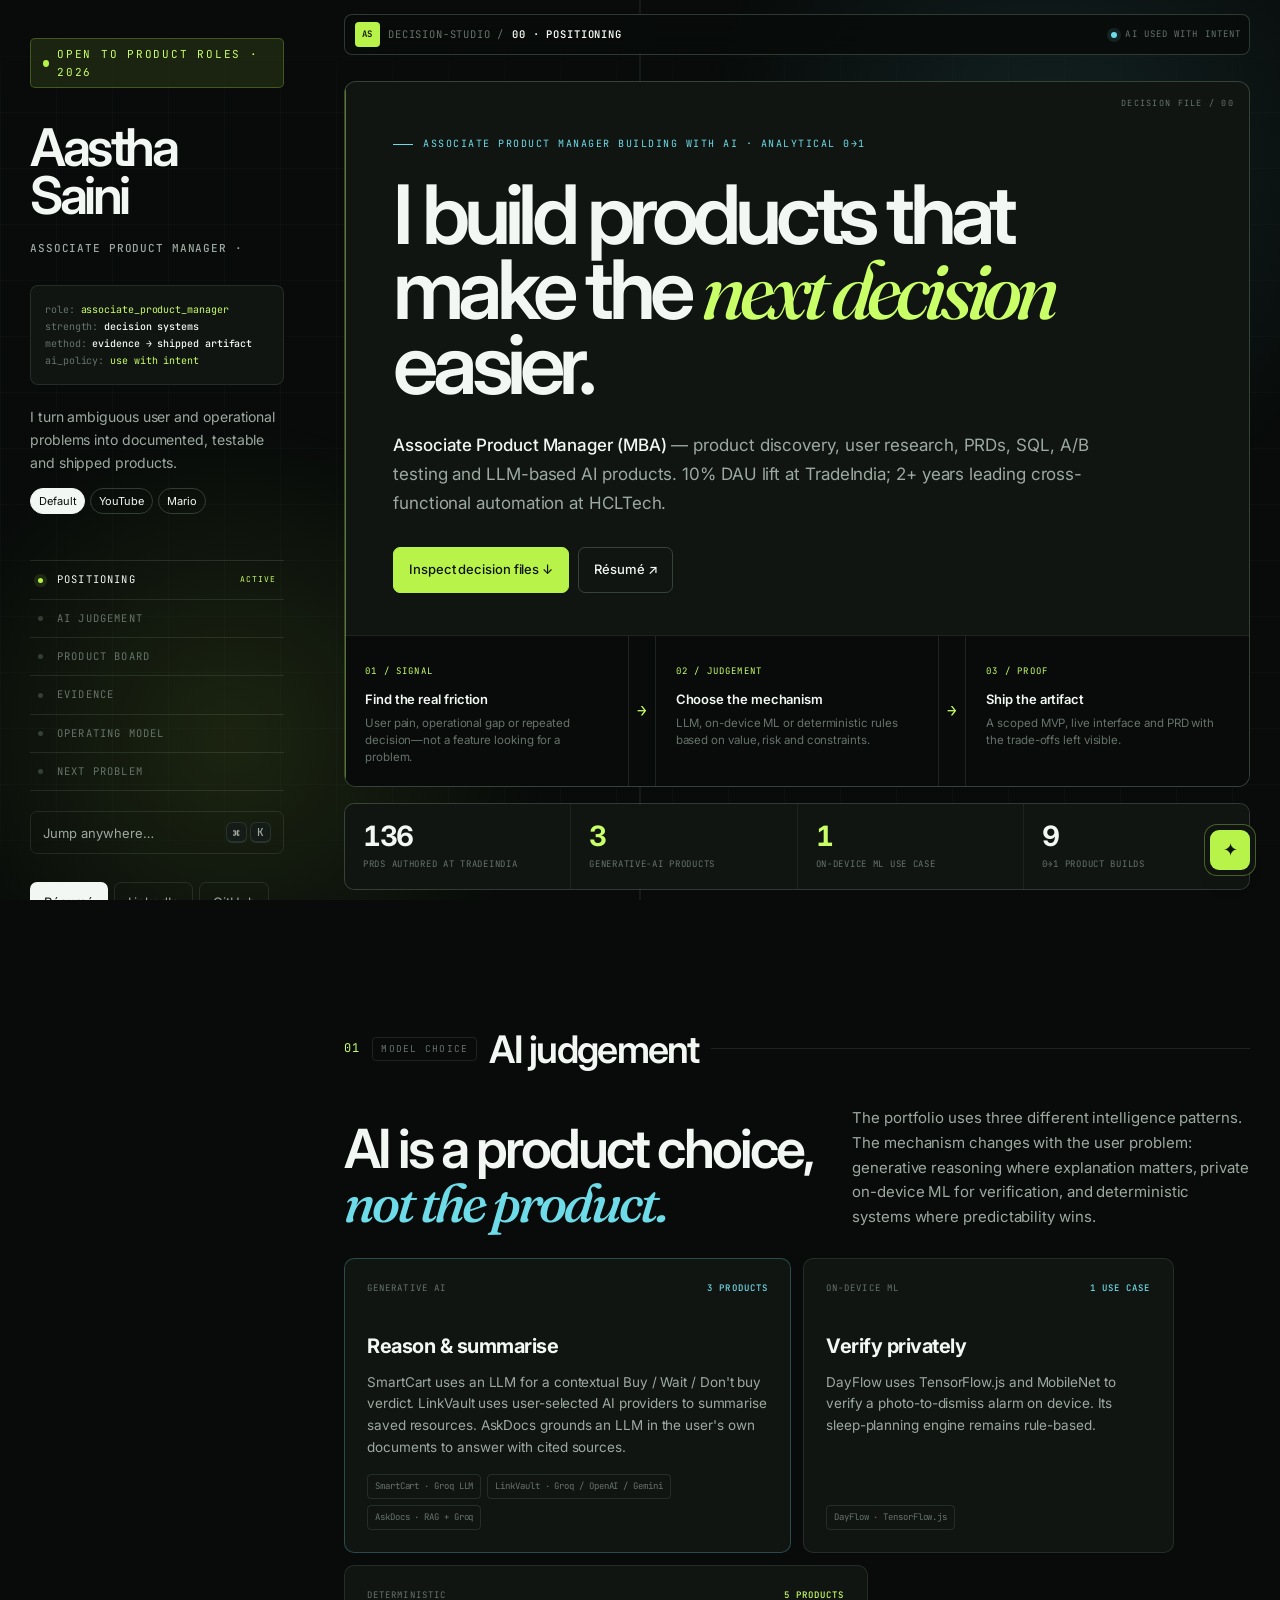
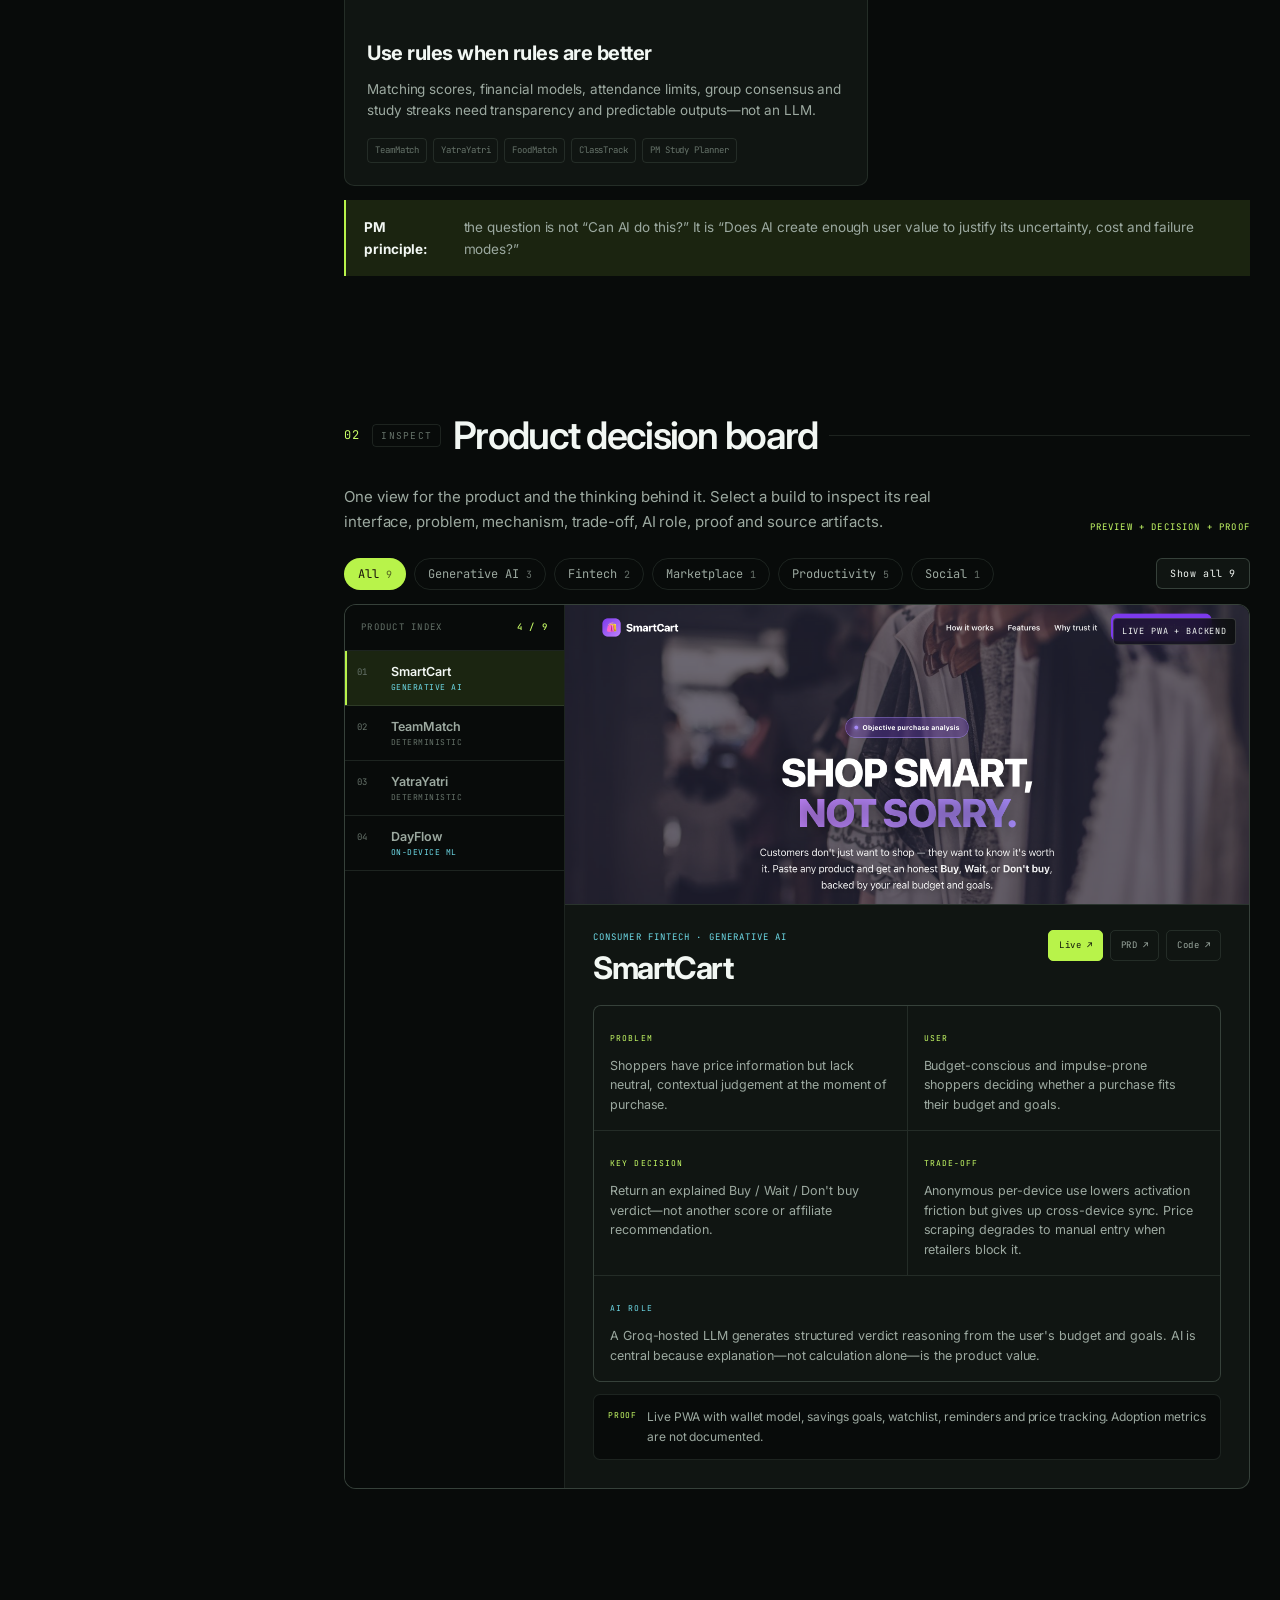
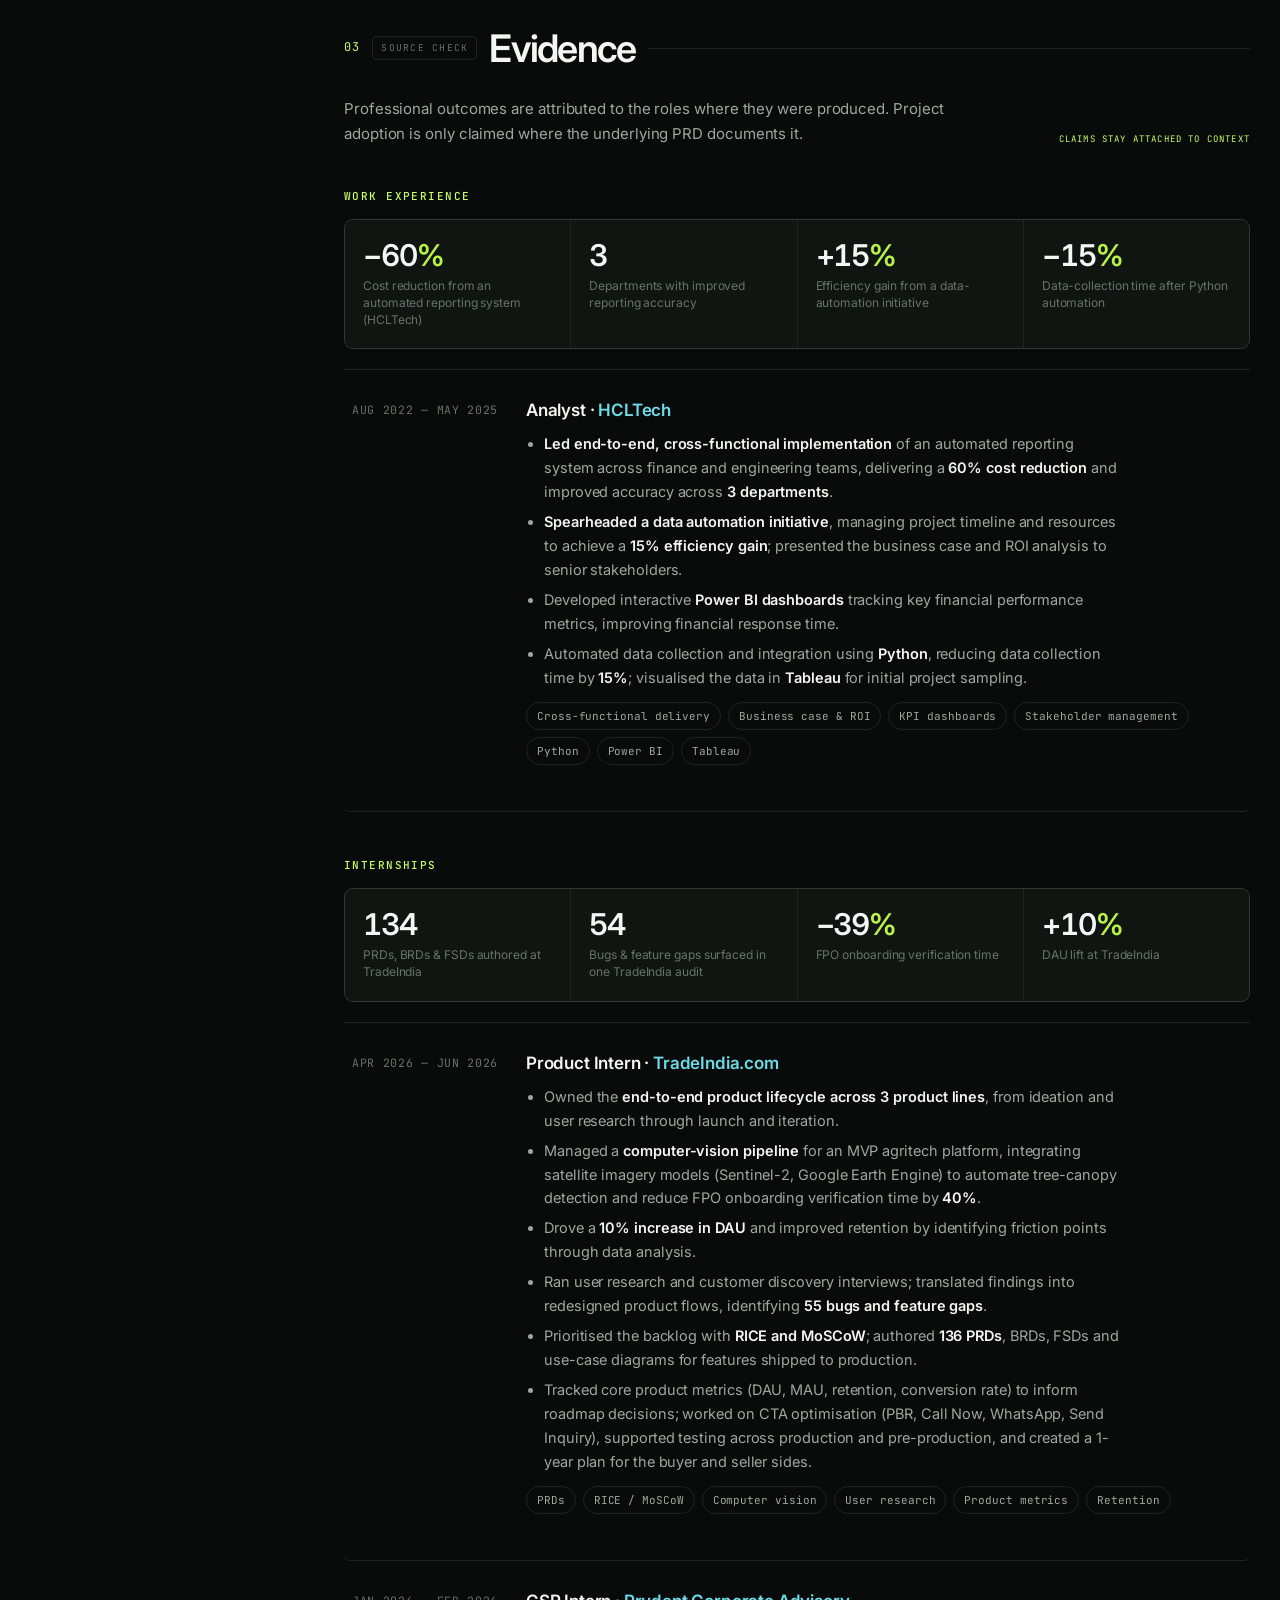
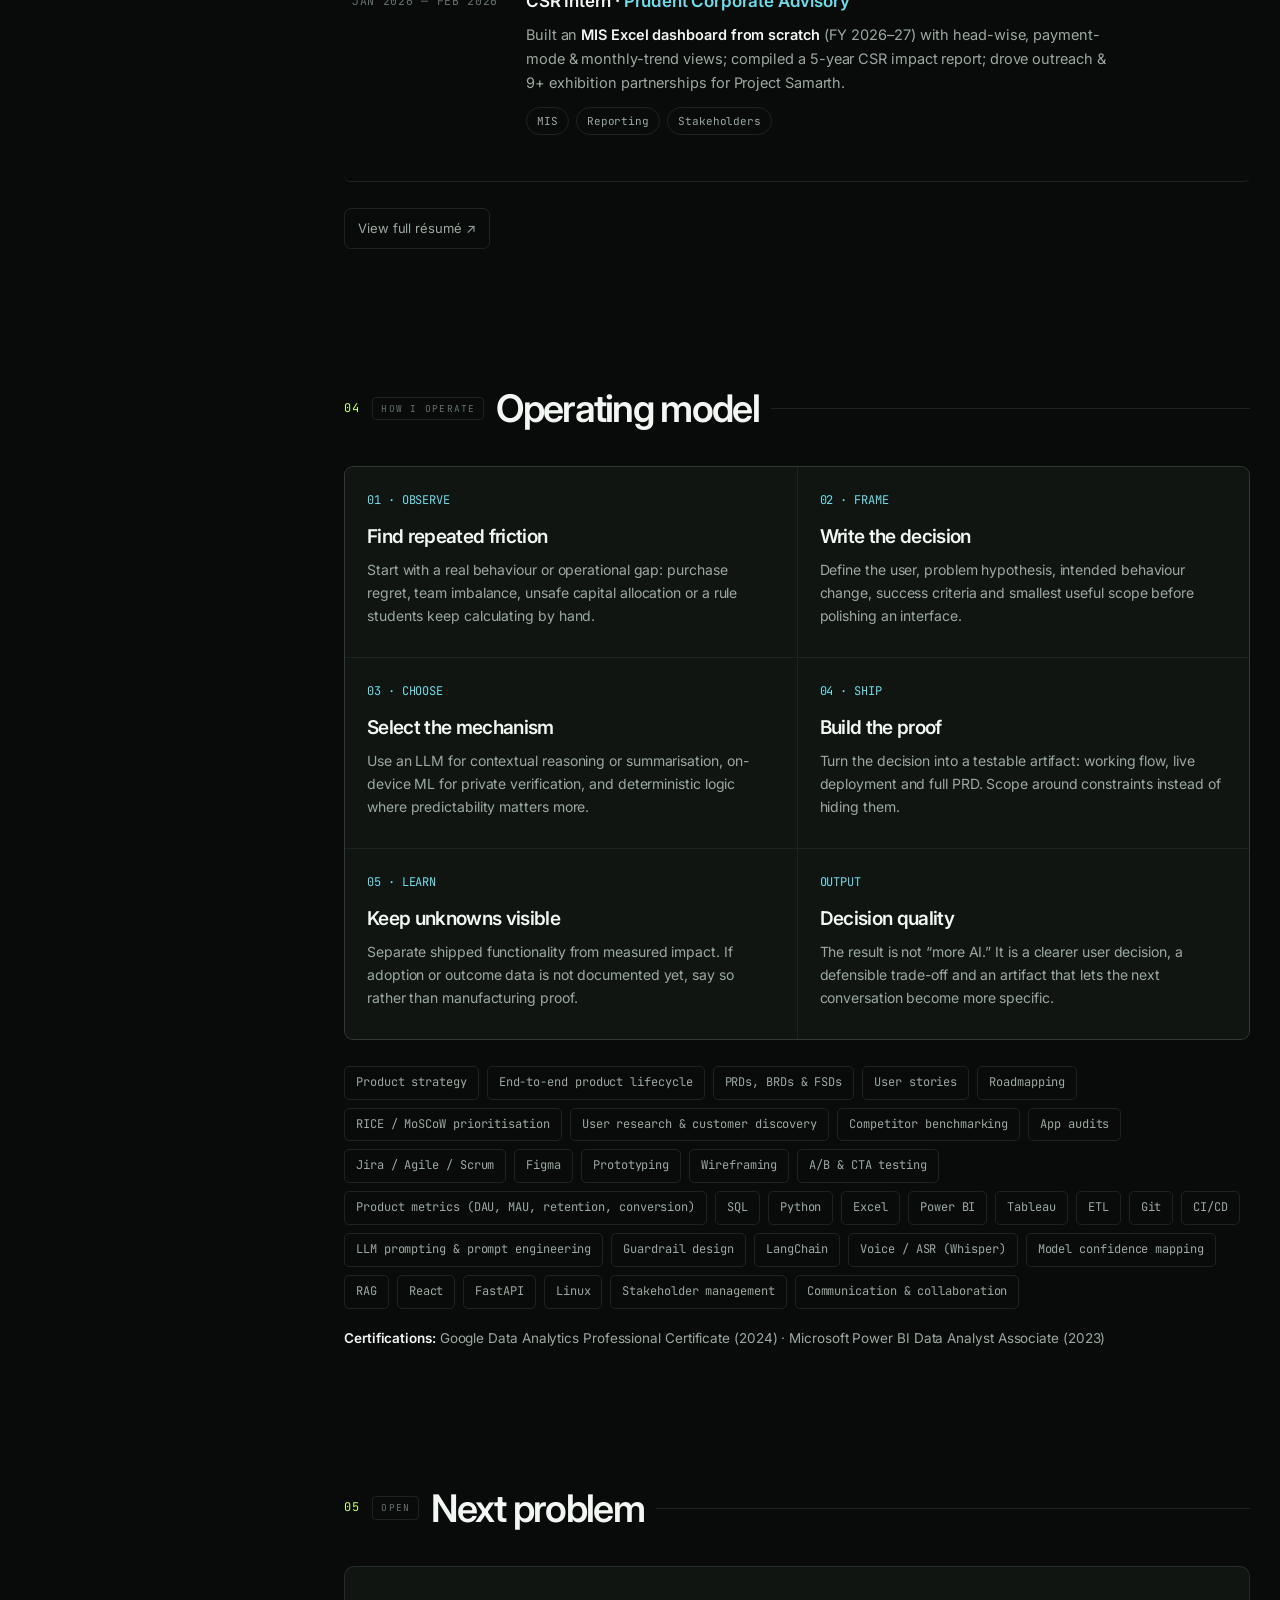
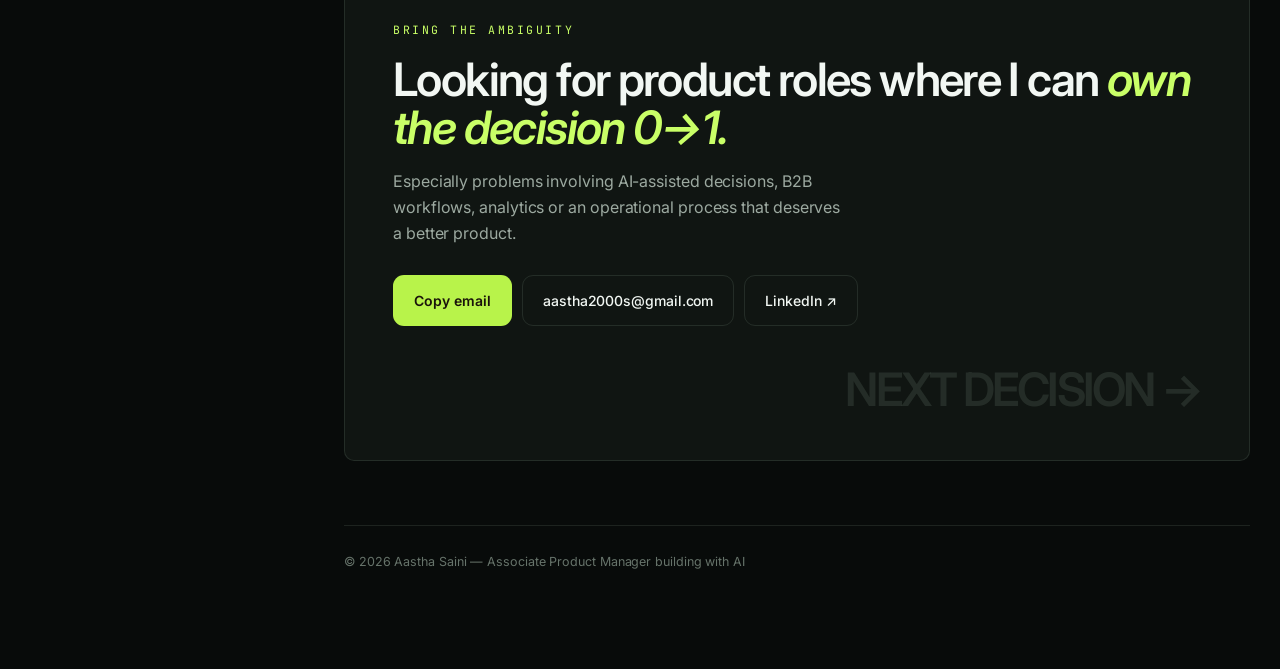
==== commit d49268ae: "Revise portfolio for product-focused roles - Role-first summary (Associate Product Manager), updated" ====
--- a/index.html
+++ b/index.html
@@ -4,20 +4,20 @@
 <meta charset="UTF-8" />
 <meta name="viewport" content="width=device-width, initial-scale=1.0" />
 <meta name="color-scheme" content="dark light" />
-<title>Aastha Saini — Product Manager Building with AI</title>
-<meta name="description" content="Aastha Saini is an analytical 0→1 product manager building, B2B workflows and useful tools. Nine products shipped; 136 PRDs authored." />
+<title>Aastha Saini — Associate Product Manager Building with AI</title>
+<meta name="description" content="Associate Product Manager (MBA) with product discovery, user research, PRD, SQL, A/B testing and LLM-based AI product experience. 10% DAU lift at TradeIndia; 2+ years leading automation at HCLTech." />
 <meta name="author" content="Aastha Saini" />
 
 <!-- Open Graph -->
 <meta property="og:type" content="website" />
-<meta property="og:title" content="Aastha Saini — Product Manager Building with AI" />
+<meta property="og:title" content="Aastha Saini — Associate Product Manager Building with AI" />
 <meta property="og:description" content="AI when reasoning adds value. Deterministic when rules are better. Nine shipped product builds and 136 PRDs." />
 <meta property="og:url" content="https://aastha381.github.io/portfolio" />
 <meta property="og:image" content="https://aastha381.github.io/portfolio/assets/og.png" />
 <meta property="og:image:width" content="1200" />
 <meta property="og:image:height" content="630" />
 <meta name="twitter:card" content="summary_large_image" />
-<meta name="twitter:title" content="Aastha Saini — Product Manager Building with AI" />
+<meta name="twitter:title" content="Aastha Saini — Associate Product Manager Building with AI" />
 <meta name="twitter:description" content="AI when reasoning adds value. Deterministic when rules are better. Nine shipped product builds and 136 PRDs." />
 <meta name="twitter:image" content="https://aastha381.github.io/portfolio/assets/og.png" />
 
@@ -300,6 +300,12 @@
   .xrow .when{font-family:'JetBrains Mono',monospace;font-size:11.5px;letter-spacing:.06em;color:var(--faint);padding-top:5px;}
   .xrow h3{font-size:17px;font-weight:600;letter-spacing:-.01em;}
   .xrow h3 .co{color:var(--accent-ink);}
+  .xgroup{font-family:'JetBrains Mono',monospace;font-size:11px;letter-spacing:.13em;text-transform:uppercase;color:var(--accent-ink);margin:40px 0 14px;font-weight:500;}
+  .stats + .xgroup,.xp + .xgroup{margin-top:44px;}
+  .stats + .xp{margin-top:20px;}
+  .xrow ul{margin:8px 0 12px;padding-left:18px;max-width:600px;color:var(--muted);font-size:14.5px;}
+  .xrow li{margin-bottom:6px;}
+  .xrow li b{color:var(--ink);font-weight:600;}
   .xrow p{color:var(--muted);font-size:14.5px;margin:8px 0 12px;max-width:600px;}
   .xrow p b{color:var(--ink);font-weight:600;}
 
@@ -918,9 +924,9 @@
     <aside>
       <span class="avail"><span class="dot"></span>Open to product roles · 2026</span>
       <h1 class="name">Aastha<br>Saini</h1>
-      <p class="role">Product Manager · </p>
+      <p class="role">Associate Product Manager · </p>
       <div class="rail-code" aria-label="Product positioning">
-        <div>role: <span>product_manager</span></div>
+        <div>role: <span>associate_product_manager</span></div>
         <div>strength: <b>decision systems</b></div>
         <div>method: <b>evidence → shipped artifact</b></div>
         <div>ai_policy: <span>use with intent</span></div>
@@ -969,7 +975,7 @@
     <main>
       <div class="print-head print-only">
         <div class="ph-name">Aastha Saini</div>
-        <div>Product Manager · Analytics &amp; B2B Platforms</div>
+        <div>Associate Product Manager · Analytics &amp; B2B Platforms</div>
         <div class="ph-links">aastha2000s@gmail.com · linkedin.com/in/aastha-saini03 · github.com/AASTHA381 · aastha381.github.io/portfolio</div>
       </div>
       <div class="workspace-bar" aria-label="Product portfolio controls">
@@ -986,9 +992,9 @@
           <div class="yt-progress" id="ytProgress" aria-hidden="true"><i></i></div>
         </div>
         <div class="yt-meta">
-          <p class="yt-title">Product Manager building with AI</p>
+          <p class="yt-title">Associate Product Manager building with AI</p>
           <div class="yt-row">
-            <div class="yt-channel"><span class="yt-av" aria-hidden="true">AS</span><span><b>Aastha Saini</b><small>Product Manager · AI used with intent</small></span><a class="yt-sub" href="#contact">Hire me</a></div>
+            <div class="yt-channel"><span class="yt-av" aria-hidden="true">AS</span><span><b>Aastha Saini</b><small>Associate Product Manager · AI used with intent</small></span><a class="yt-sub" href="#contact">Hire me</a></div>
             <div class="yt-actions">
               <a class="icbtn solid" href="resume/Aastha-Saini-Product-Resume.pdf" target="_blank" rel="noopener">Résumé</a>
               <a class="icbtn" href="mailto:aastha2000s@gmail.com">Email</a>
@@ -998,9 +1004,9 @@
         </div>
         <div class="studio-hero">
           <div class="hero-copy">
-            <div class="hero-eyebrow">Product Manager building with AI · Analytical 0→1</div>
+            <div class="hero-eyebrow">Associate Product Manager building with AI · Analytical 0→1</div>
             <h2>I build products that make the <em>next decision</em> easier.</h2>
-            <p class="hero-lead">From an AI purchase verdict to capital planning and team matching, I turn messy choices into <b>clear product systems</b>. I use AI when reasoning or summarisation improves the outcome—and deterministic logic when rules are more reliable.</p>
+            <p class="hero-lead"><b>Associate Product Manager (MBA)</b> — product discovery, user research, PRDs, SQL, A/B testing and LLM-based AI products. 10% DAU lift at TradeIndia; 2+ years leading cross-functional automation at HCLTech.</p>
             <div class="hero-actions">
               <a class="hero-action primary" href="#work">Inspect decision files ↓</a>
               <a class="hero-action" href="resume/Aastha-Saini-Product-Resume.pdf" target="_blank" rel="noopener">Résumé ↗</a>
@@ -1106,19 +1112,49 @@
           <p>Professional outcomes are attributed to the roles where they were produced. Project adoption is only claimed where the underlying PRD documents it.</p>
           <span>Claims stay attached to context</span>
         </div>
-        <div class="stats" aria-label="Professional evidence">
+        <h3 class="xgroup">Work Experience</h3>
+        <div class="stats" aria-label="Work experience evidence">
+          <div class="stat"><div class="n num" data-count="60" data-prefix="−" data-suffix="%">0</div><div class="t">Cost reduction from an automated reporting system (HCLTech)</div></div>
+          <div class="stat"><div class="n num" data-count="3">0</div><div class="t">Departments with improved reporting accuracy</div></div>
+          <div class="stat"><div class="n num" data-count="15" data-prefix="+" data-suffix="%">0</div><div class="t">Efficiency gain from a data-automation initiative</div></div>
+          <div class="stat"><div class="n num" data-count="15" data-prefix="−" data-suffix="%">0</div><div class="t">Data-collection time after Python automation</div></div>
+        </div>
+        <div class="xp">
+          <div class="xrow">
+            <div class="when">AUG 2022 — MAY 2025</div>
+            <div>
+              <h3>Analyst · <span class="co">HCLTech</span></h3>
+              <ul>
+                <li><b>Led end-to-end, cross-functional implementation</b> of an automated reporting system across finance and engineering teams, delivering a <b>60% cost reduction</b> and improved accuracy across <b>3 departments</b>.</li>
+                <li><b>Spearheaded a data automation initiative</b>, managing project timeline and resources to achieve a <b>15% efficiency gain</b>; presented the business case and ROI analysis to senior stakeholders.</li>
+                <li>Developed interactive <b>Power BI dashboards</b> tracking key financial performance metrics, improving financial response time.</li>
+                <li>Automated data collection and integration using <b>Python</b>, reducing data collection time by <b>15%</b>; visualised the data in <b>Tableau</b> for initial project sampling.</li>
+              </ul>
+              <div class="tags"><span class="tag">Cross-functional delivery</span><span class="tag">Business case &amp; ROI</span><span class="tag">KPI dashboards</span><span class="tag">Stakeholder management</span><span class="tag">Python</span><span class="tag">Power BI</span><span class="tag">Tableau</span></div>
+            </div>
+          </div>
+        </div>
+        <h3 class="xgroup">Internships</h3>
+        <div class="stats" aria-label="Internship evidence">
+          <div class="stat"><div class="n num" data-count="136">0</div><div class="t">PRDs, BRDs &amp; FSDs authored at TradeIndia</div></div>
           <div class="stat"><div class="n num" data-count="55">0</div><div class="t">Bugs &amp; feature gaps surfaced in one TradeIndia audit</div></div>
-          <div class="stat"><div class="n num" data-count="60" data-prefix="−" data-suffix="%">0</div><div class="t">Manual reporting cost through HCLTech automation</div></div>
-          <div class="stat"><div class="n num" data-count="25" data-prefix="+" data-suffix="%">0</div><div class="t">Response-time improvement from BI dashboards</div></div>
-          <div class="stat"><div class="n num" data-count="10" data-prefix="+" data-suffix="%">0</div><div class="t">ETL efficiency improvement at HCLTech</div></div>
+          <div class="stat"><div class="n num" data-count="40" data-prefix="−" data-suffix="%">0</div><div class="t">FPO onboarding verification time</div></div>
+          <div class="stat"><div class="n num" data-count="10" data-prefix="+" data-suffix="%">0</div><div class="t">DAU lift at TradeIndia</div></div>
         </div>
         <div class="xp" id="xp">
           <div class="xrow">
             <div class="when">APR 2026 — JUN 2026</div>
             <div>
               <h3>Product Intern · <span class="co">TradeIndia.com</span></h3>
-              <p>Owned the end-to-end product lifecycle across <b>3 product lines</b>, from user research and ideation through launch and iteration. Managed a <b>computer-vision pipeline</b> for an agritech MVP (Sentinel-2, Google Earth Engine) that cut FPO onboarding verification time by <b>40%</b>. Drove a <b>10% DAU lift</b> and better retention through friction analysis, and surfaced <b>55 bugs &amp; feature gaps</b> through customer discovery. Authored <b>136 PRDs</b>, BRDs and FSDs for features shipped to production, prioritised with RICE and MoSCoW, and ran CTA optimisation (PBR, Call Now, WhatsApp, Send Inquiry) across prod and pre-prod.</p>
-              <div class="tags"><span class="tag">PRDs</span><span class="tag">RICE / MoSCoW</span><span class="tag">Computer vision</span><span class="tag">User research</span><span class="tag">Retention</span></div>
+              <ul>
+                <li>Owned the <b>end-to-end product lifecycle across 3 product lines</b>, from ideation and user research through launch and iteration.</li>
+                <li>Managed a <b>computer-vision pipeline</b> for an MVP agritech platform, integrating satellite imagery models (Sentinel-2, Google Earth Engine) to automate tree-canopy detection and reduce FPO onboarding verification time by <b>40%</b>.</li>
+                <li>Drove a <b>10% increase in DAU</b> and improved retention by identifying friction points through data analysis.</li>
+                <li>Ran user research and customer discovery interviews; translated findings into redesigned product flows, identifying <b>55 bugs and feature gaps</b>.</li>
+                <li>Prioritised the backlog with <b>RICE and MoSCoW</b>; authored <b>136 PRDs</b>, BRDs, FSDs and use-case diagrams for features shipped to production.</li>
+                <li>Tracked core product metrics (DAU, MAU, retention, conversion rate) to inform roadmap decisions; worked on CTA optimisation (PBR, Call Now, WhatsApp, Send Inquiry), supported testing across production and pre-production, and created a 1-year plan for the buyer and seller sides.</li>
+              </ul>
+              <div class="tags"><span class="tag">PRDs</span><span class="tag">RICE / MoSCoW</span><span class="tag">Computer vision</span><span class="tag">User research</span><span class="tag">Product metrics</span><span class="tag">Retention</span></div>
             </div>
           </div>
           <div class="xrow">
@@ -1127,14 +1163,6 @@
               <h3>CSR Intern · <span class="co">Prudent Corporate Advisory</span></h3>
               <p>Built an <b>MIS Excel dashboard from scratch</b> (FY 2026–27) with head-wise, payment-mode &amp; monthly-trend views; compiled a 5-year CSR impact report; drove outreach &amp; 9+ exhibition partnerships for Project Samarth.</p>
               <div class="tags"><span class="tag">MIS</span><span class="tag">Reporting</span><span class="tag">Stakeholders</span></div>
-            </div>
-          </div>
-          <div class="xrow">
-            <div class="when">AUG 2022 — MAY 2025</div>
-            <div>
-              <h3>Analyst · <span class="co">HCLTech</span></h3>
-              <p>Automated financial reporting with <b>Python &amp; SQL (−60% manual cost)</b>; built <b>Power BI &amp; Tableau</b> dashboards for ROI &amp; cost KPIs (<b>+25% response time</b>); improved ETL efficiency by <b>+10%</b> and built CI/CD pipelines.</p>
-              <div class="tags"><span class="tag">Python</span><span class="tag">SQL</span><span class="tag">Power BI</span><span class="tag">Tableau</span><span class="tag">ETL</span></div>
             </div>
           </div>
         </div>
@@ -1153,8 +1181,9 @@
           <div class="principle"><div class="pn">OUTPUT</div><h4>Decision quality</h4><p>The result is not “more AI.” It is a clearer user decision, a defensible trade-off and an artifact that lets the next conversation become more specific.</p></div>
         </div>
         <div class="skills" aria-label="Skills">
-          <span class="skill">Product strategy</span><span class="skill">PRDs</span><span class="skill">Competitor benchmarking</span><span class="skill">App audits</span><span class="skill">Roadmapping</span><span class="skill">Jira / Agile</span><span class="skill">SQL</span><span class="skill">Python</span><span class="skill">Power BI</span><span class="skill">Tableau</span><span class="skill">ETL</span><span class="skill">Wireframing</span><span class="skill">A/B &amp; CTA testing</span>
+          <span class="skill">Product strategy</span><span class="skill">End-to-end product lifecycle</span><span class="skill">PRDs, BRDs &amp; FSDs</span><span class="skill">User stories</span><span class="skill">Roadmapping</span><span class="skill">RICE / MoSCoW prioritisation</span><span class="skill">User research &amp; customer discovery</span><span class="skill">Competitor benchmarking</span><span class="skill">App audits</span><span class="skill">Jira / Agile / Scrum</span><span class="skill">Figma</span><span class="skill">Prototyping</span><span class="skill">Wireframing</span><span class="skill">A/B &amp; CTA testing</span><span class="skill">Product metrics (DAU, MAU, retention, conversion)</span><span class="skill">SQL</span><span class="skill">Python</span><span class="skill">Excel</span><span class="skill">Power BI</span><span class="skill">Tableau</span><span class="skill">ETL</span><span class="skill">Git</span><span class="skill">CI/CD</span><span class="skill">LLM prompting &amp; prompt engineering</span><span class="skill">Guardrail design</span><span class="skill">LangChain</span><span class="skill">Voice / ASR (Whisper)</span><span class="skill">Model confidence mapping</span><span class="skill">RAG</span><span class="skill">React</span><span class="skill">FastAPI</span><span class="skill">Linux</span><span class="skill">Stakeholder management</span><span class="skill">Communication &amp; collaboration</span>
         </div>
+        <p class="certs" style="margin-top:18px;color:var(--muted);font-size:13.5px;"><b style="color:var(--ink);font-weight:600;">Certifications:</b> Google Data Analytics Professional Certificate (2024) · Microsoft Power BI Data Analyst Associate (2023)</p>
       </section>
 
       <!-- CONTACT -->
@@ -1172,7 +1201,7 @@
         </div>
 
         <footer>
-          <span>© <span id="yr"></span> Aastha Saini — Product Manager building with AI</span>
+          <span>© <span id="yr"></span> Aastha Saini — Associate Product Manager building with AI</span>
         </footer>
       </section>
     </main>
